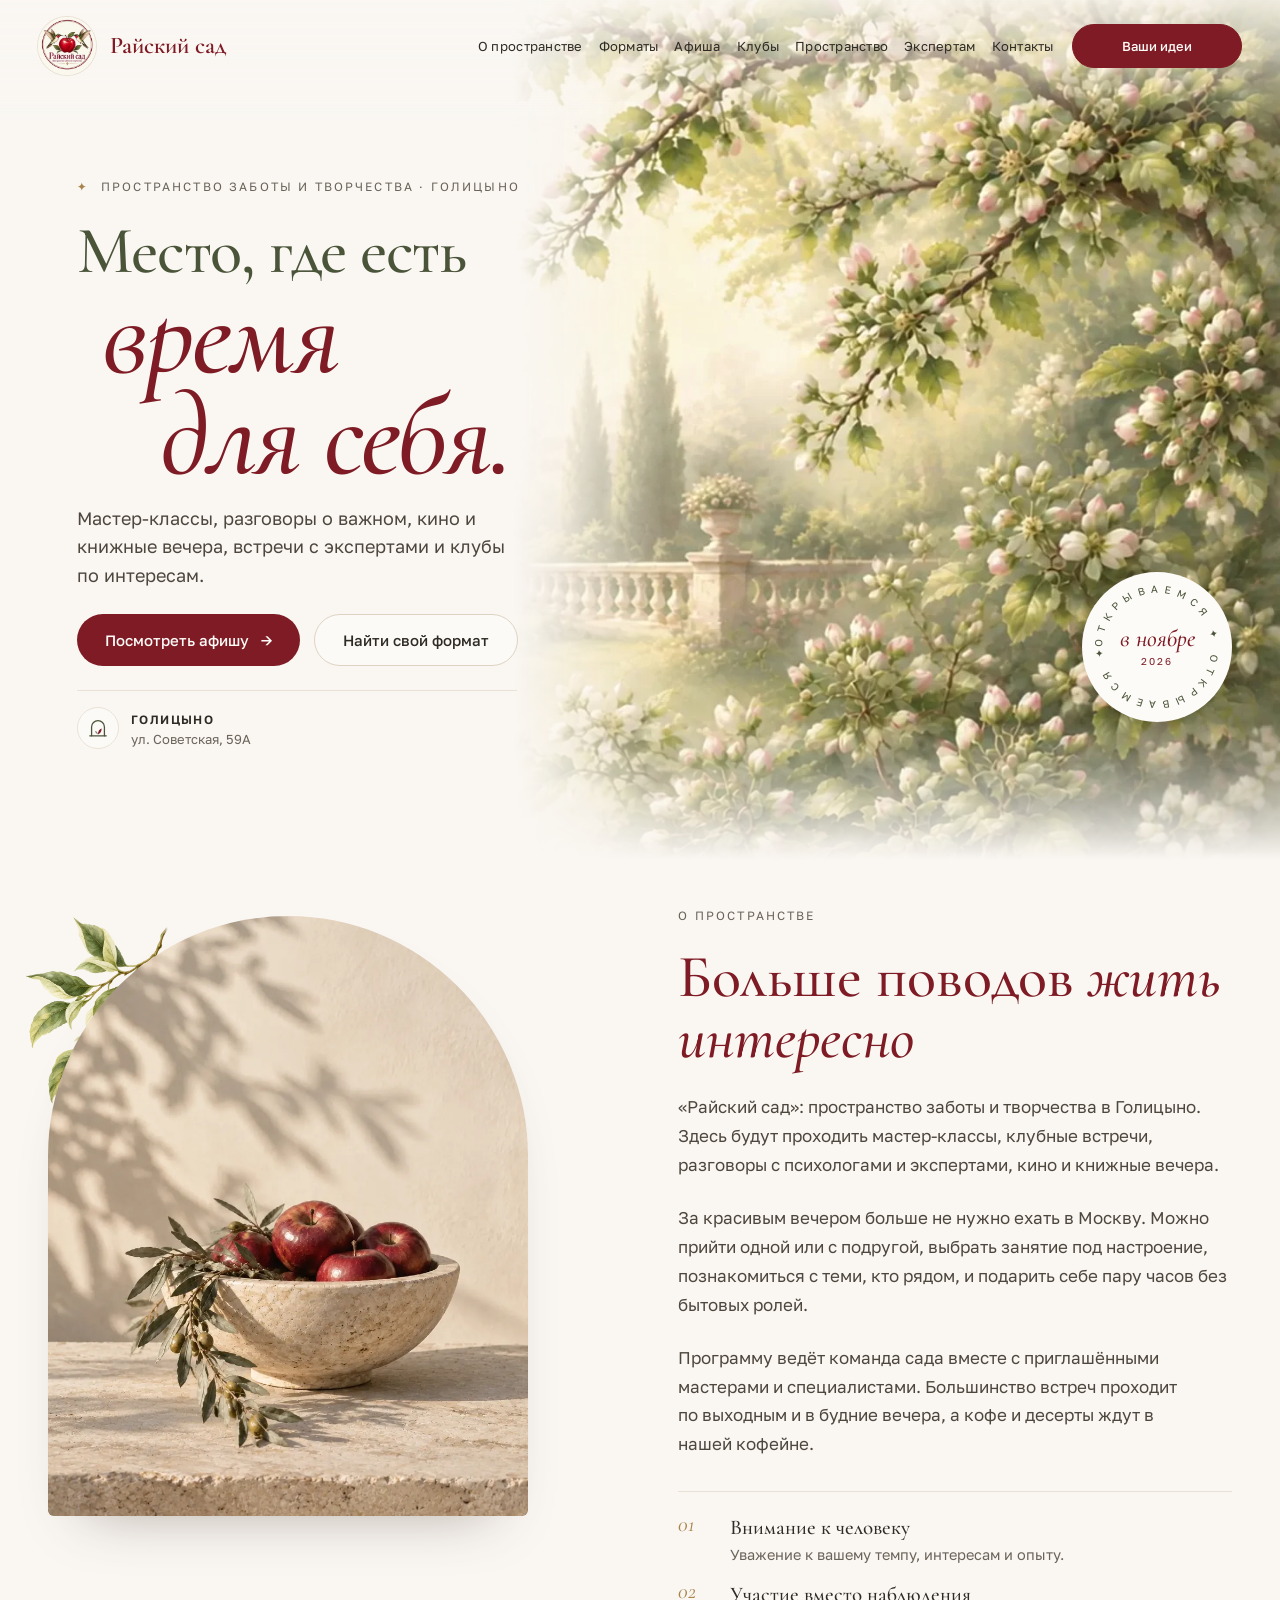
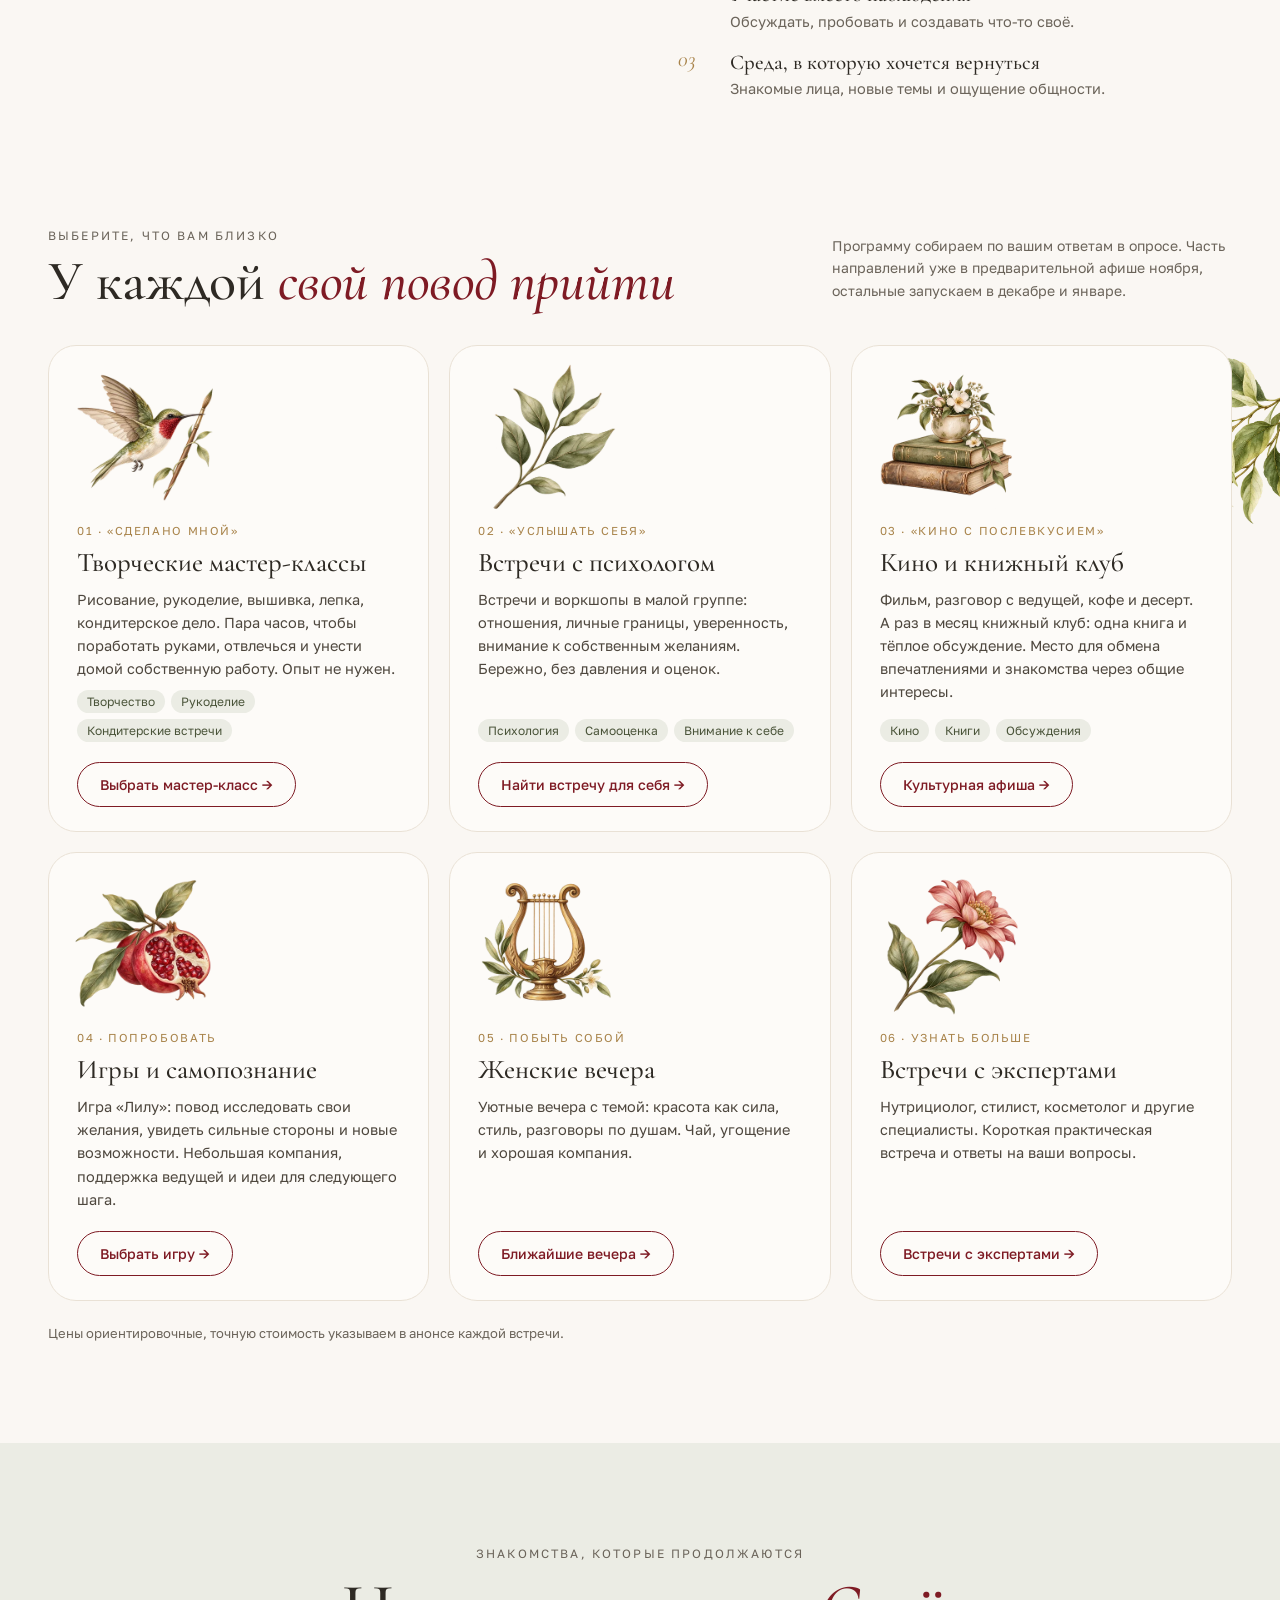
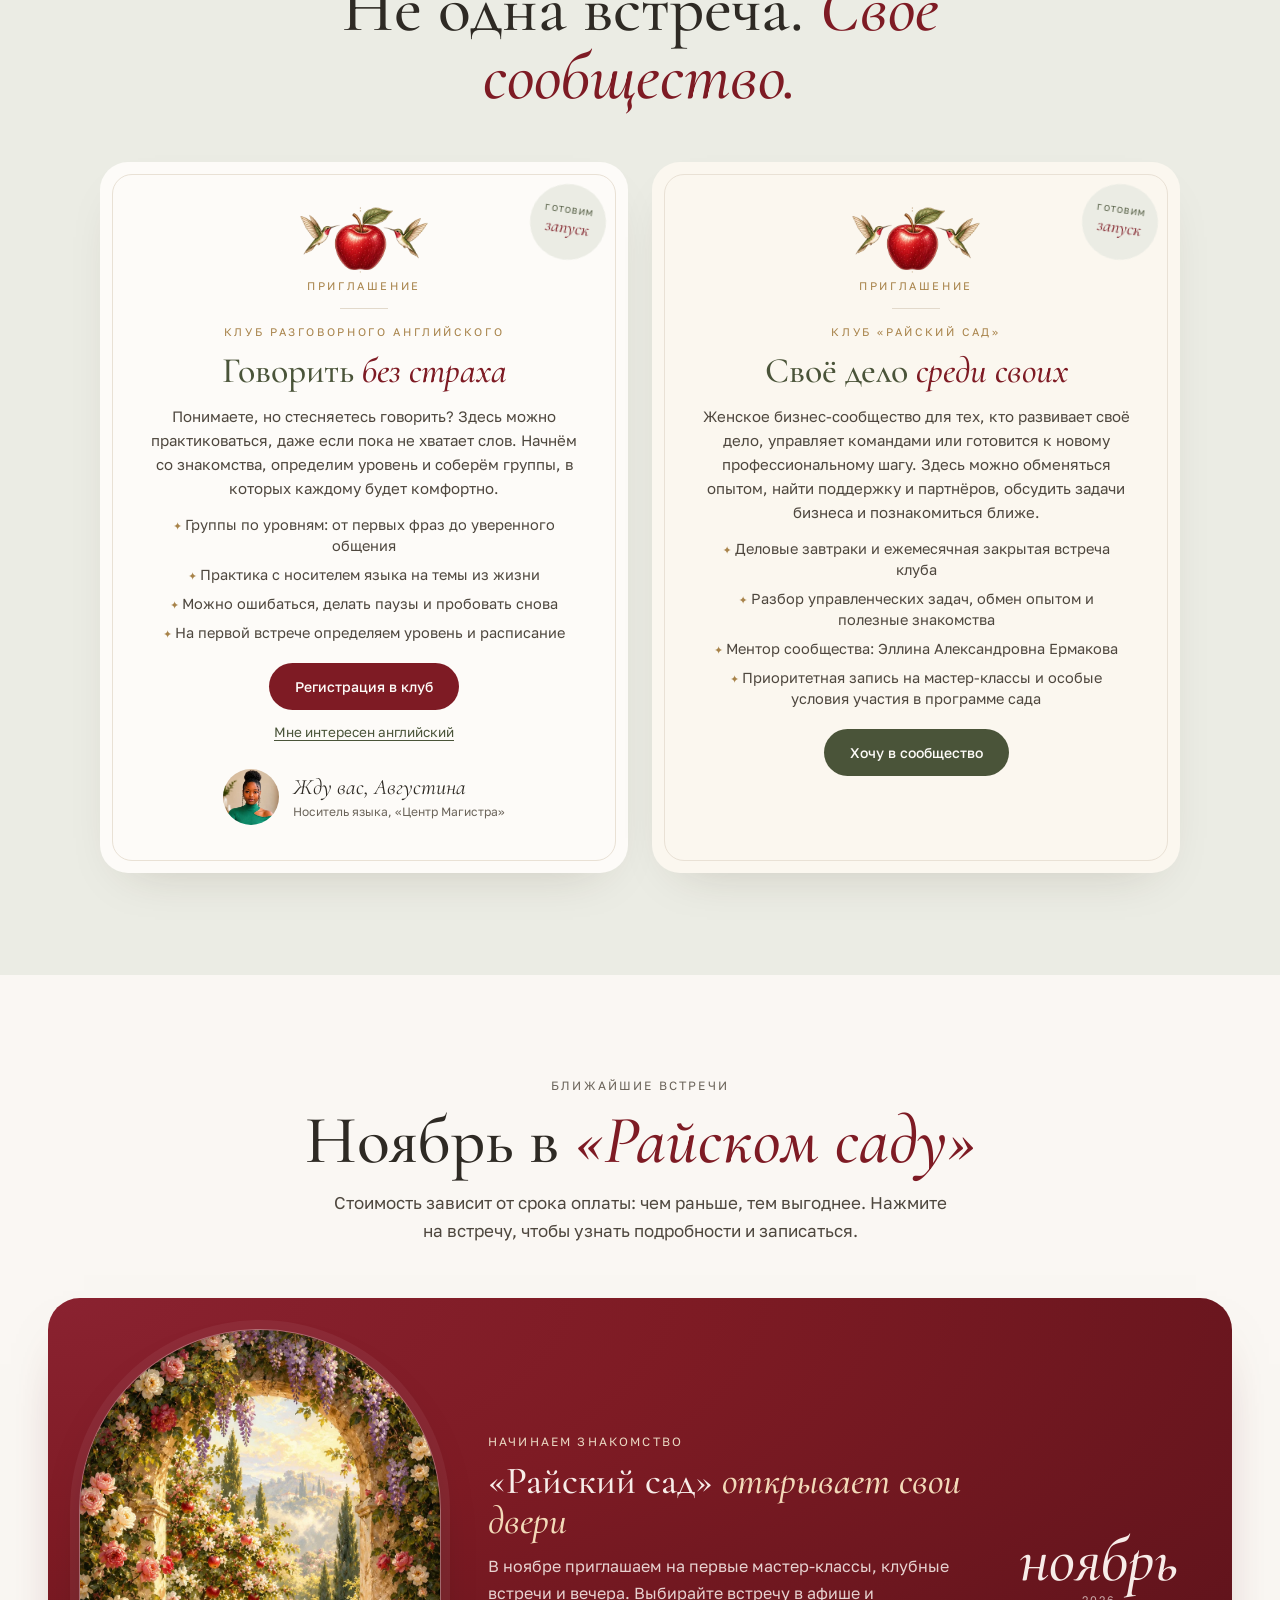
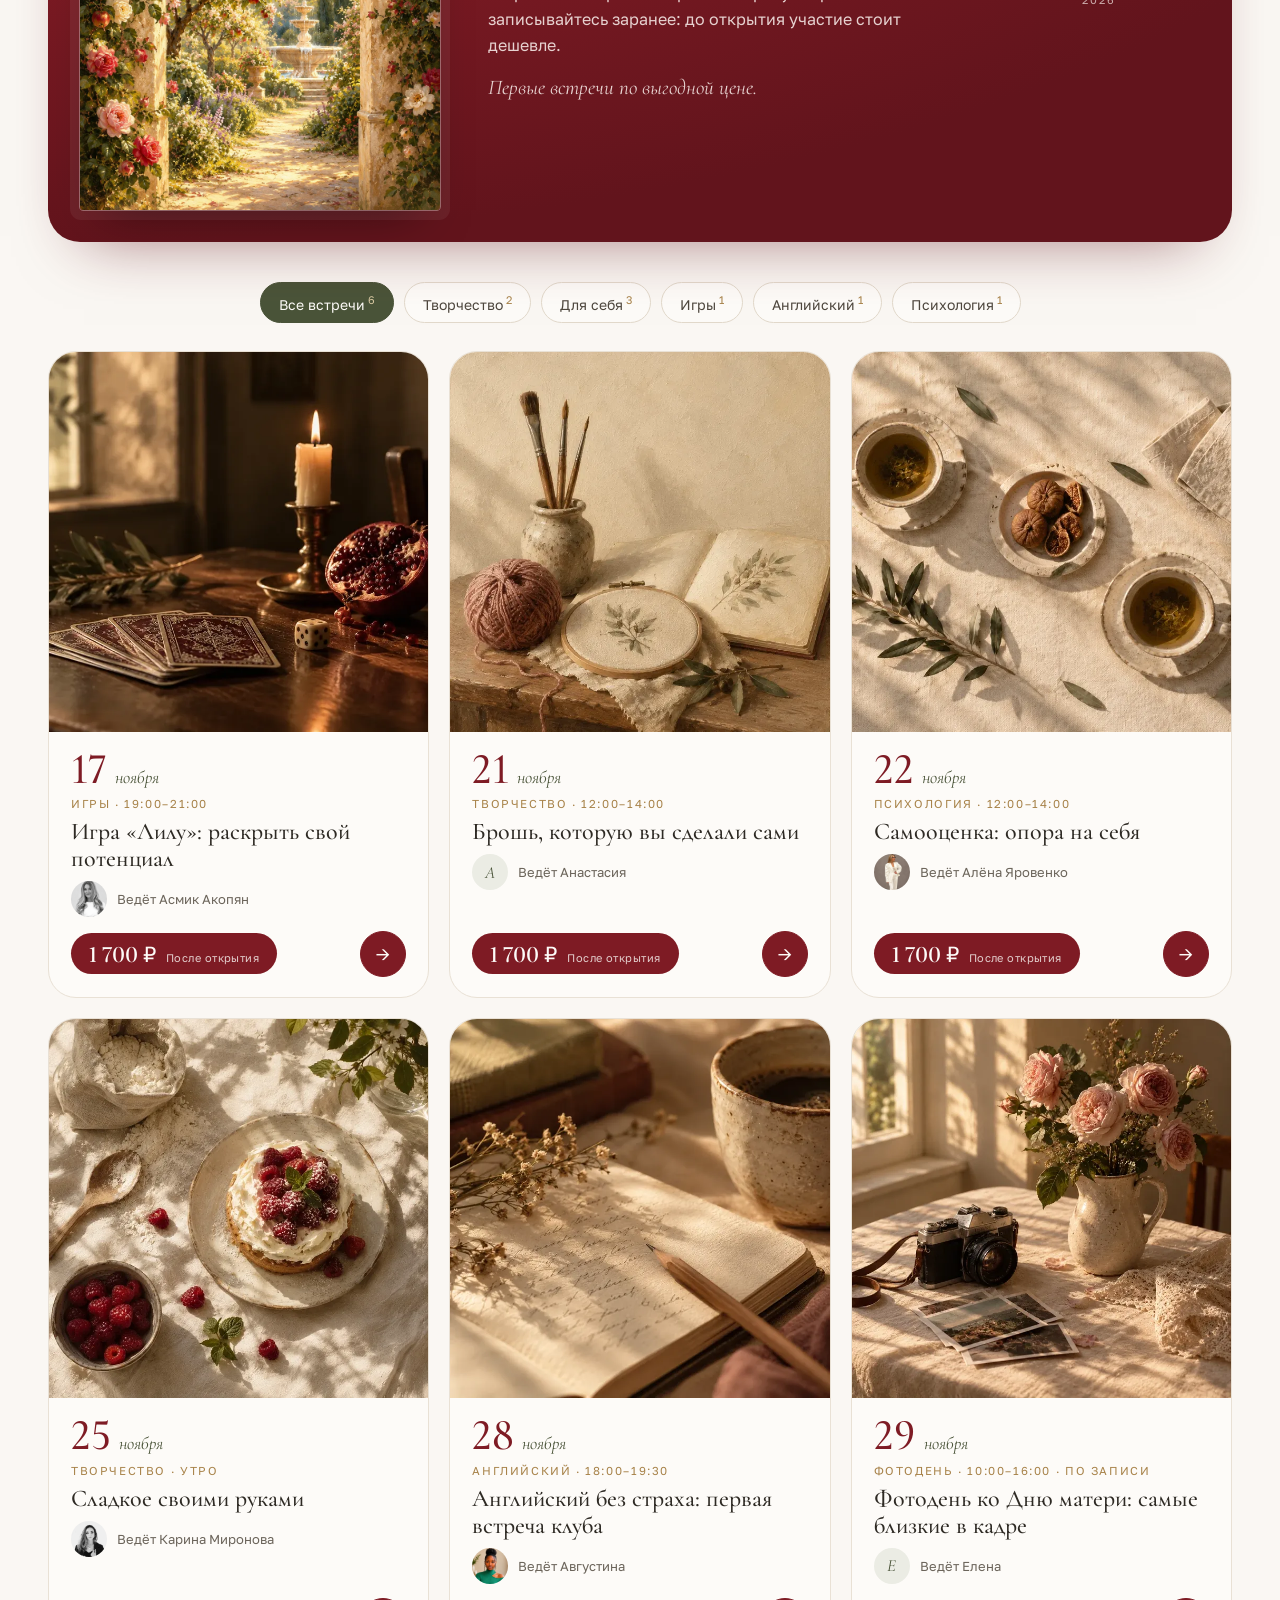
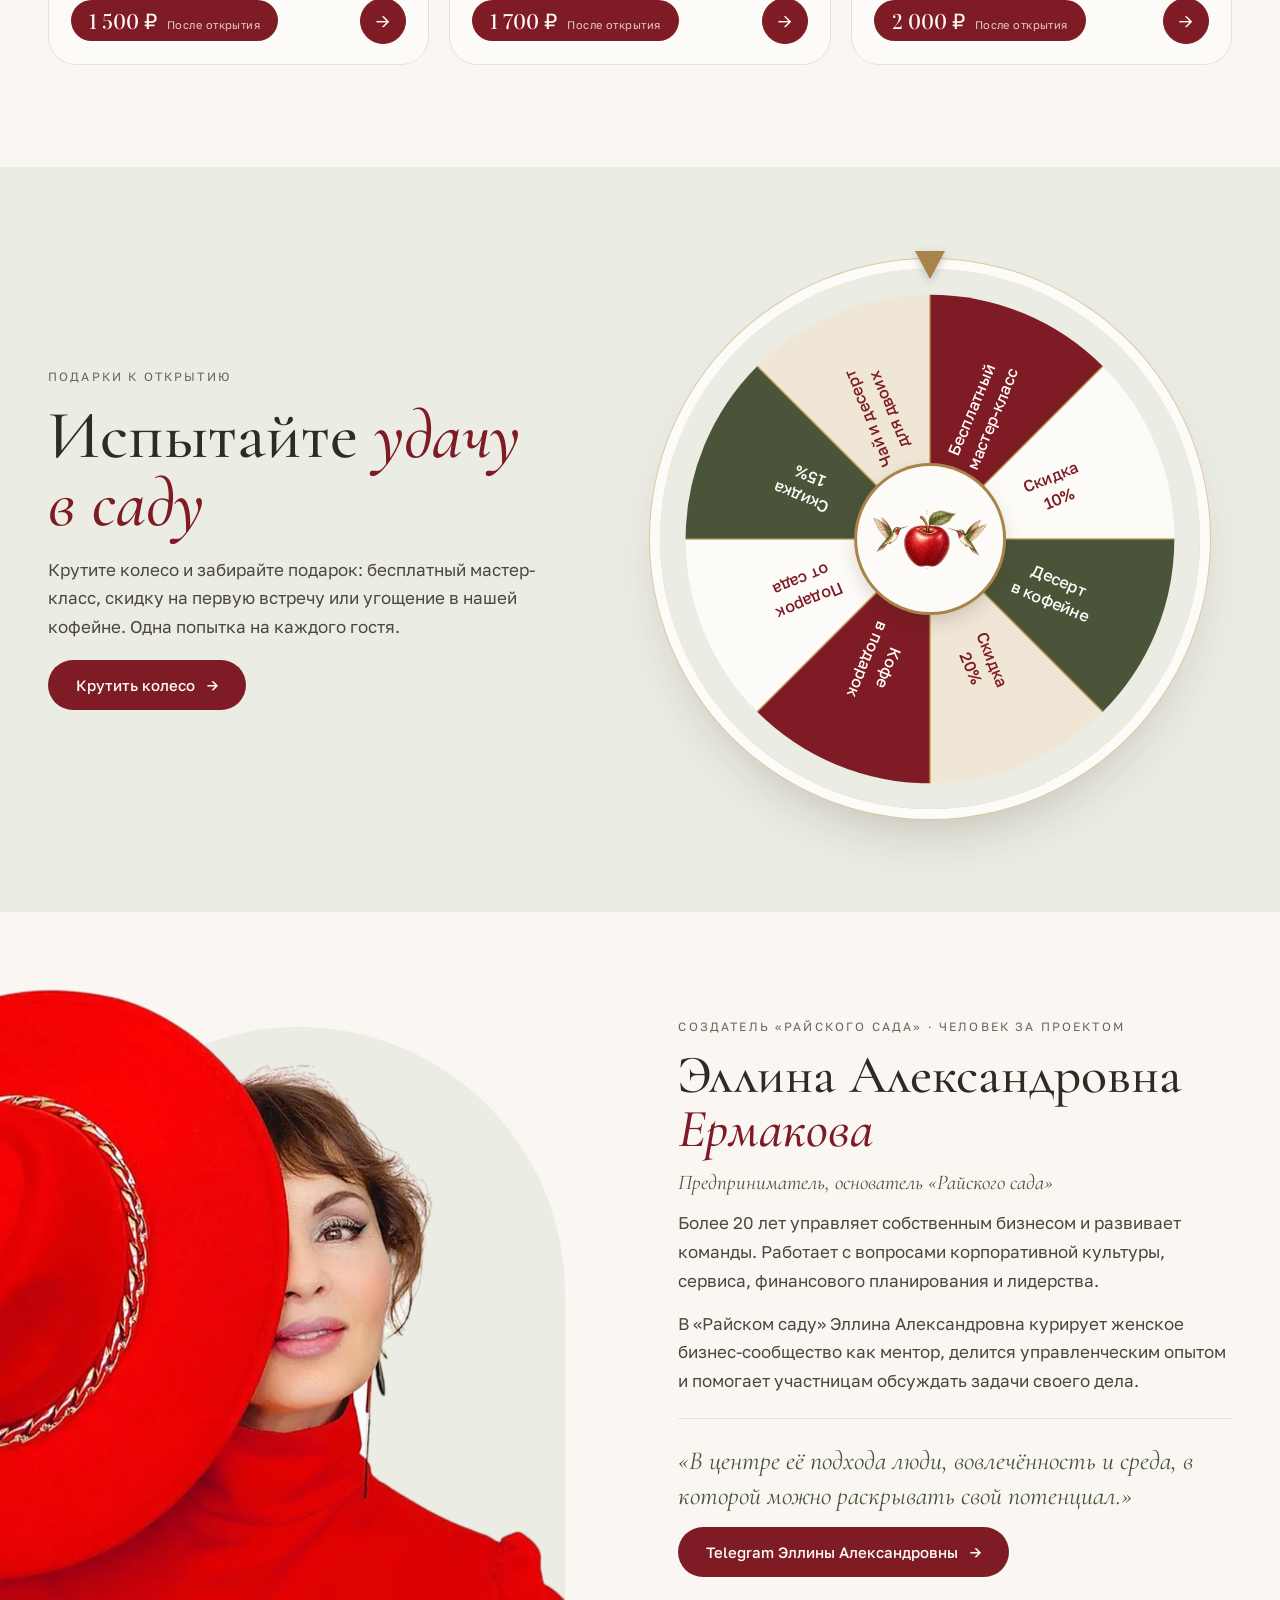
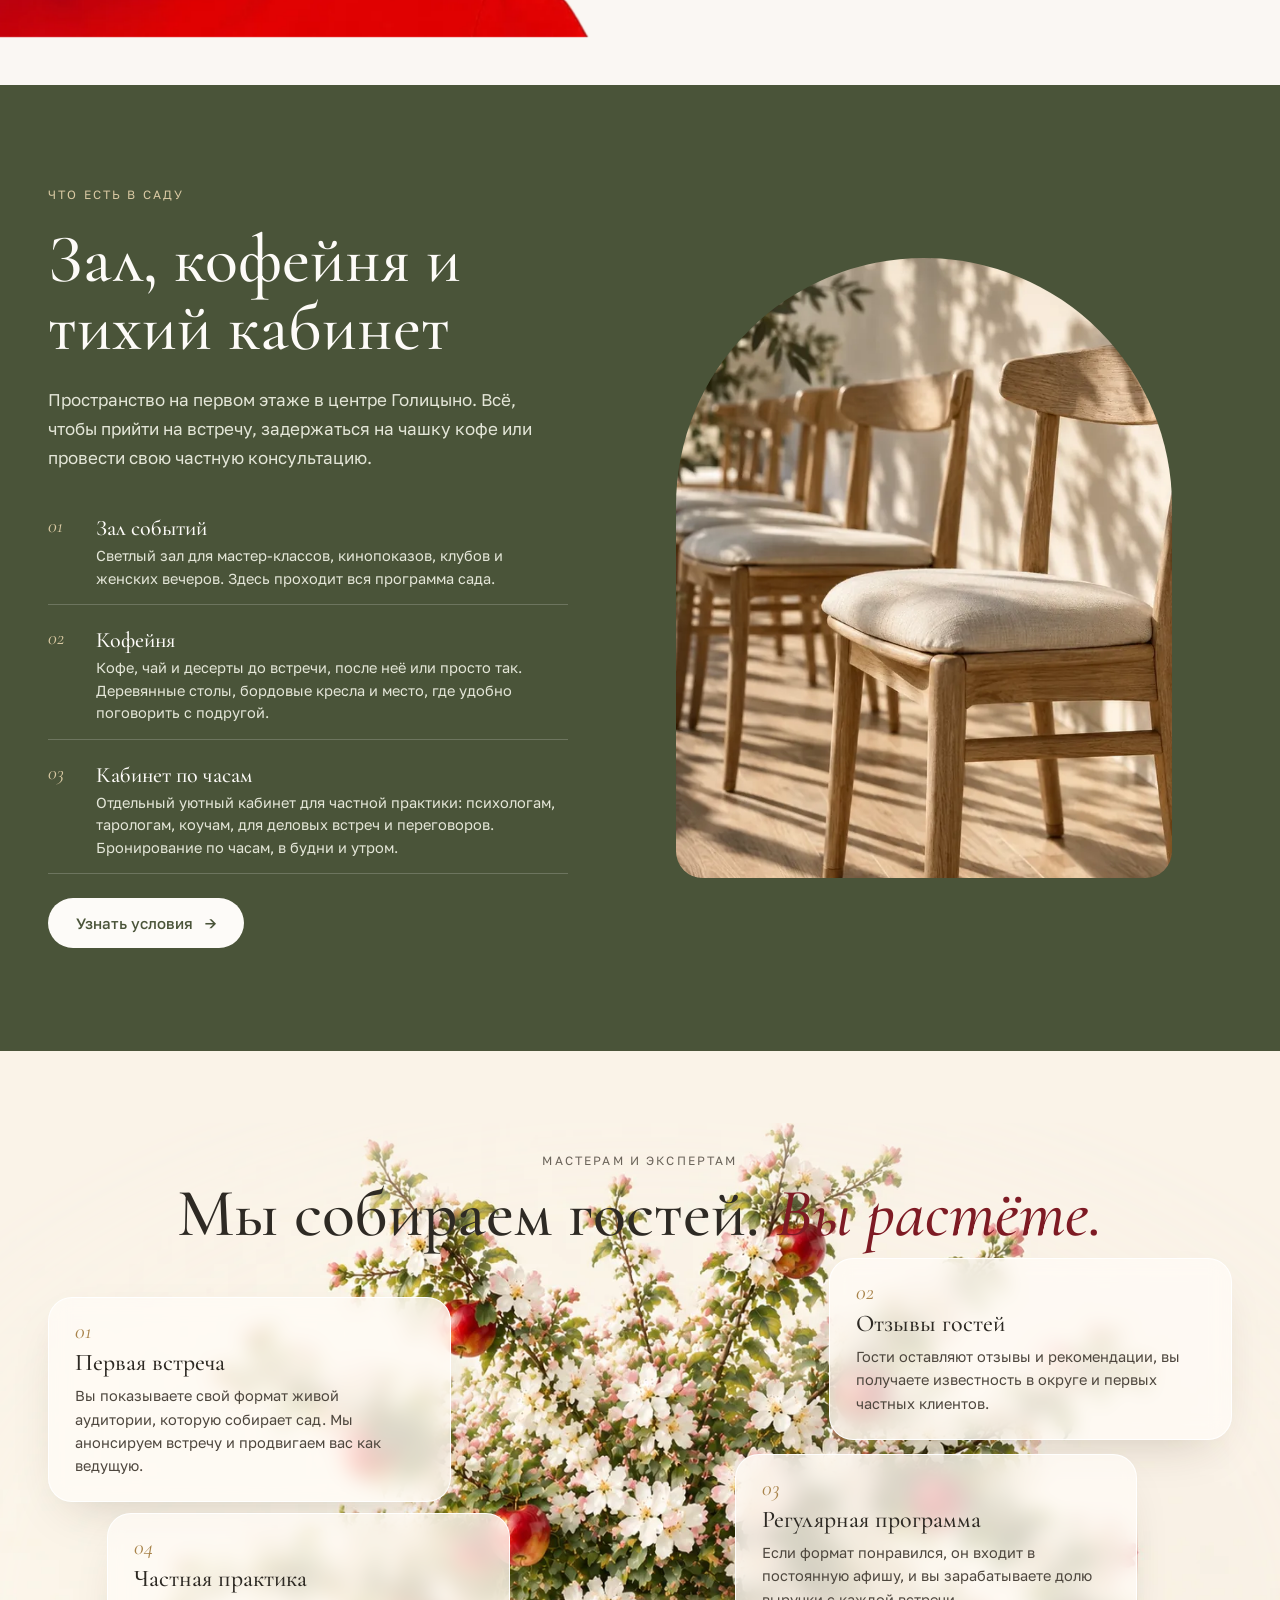
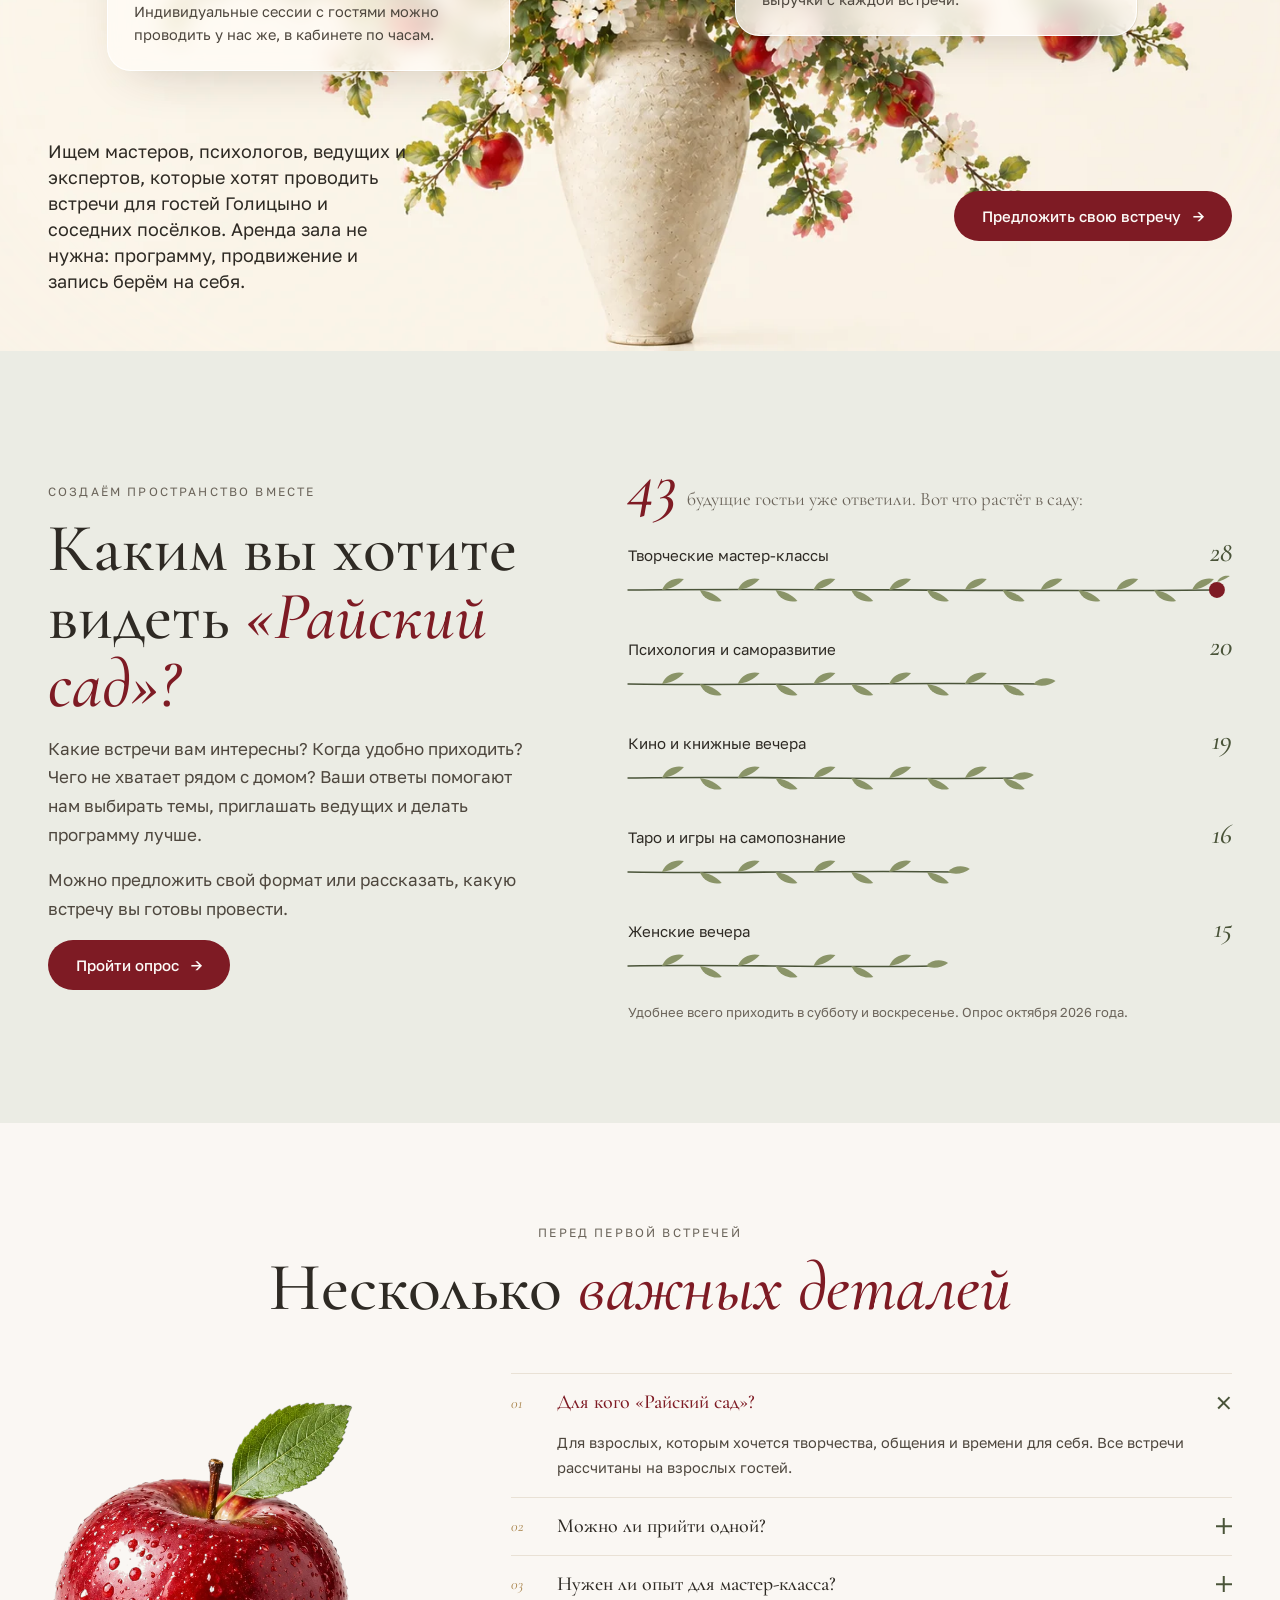
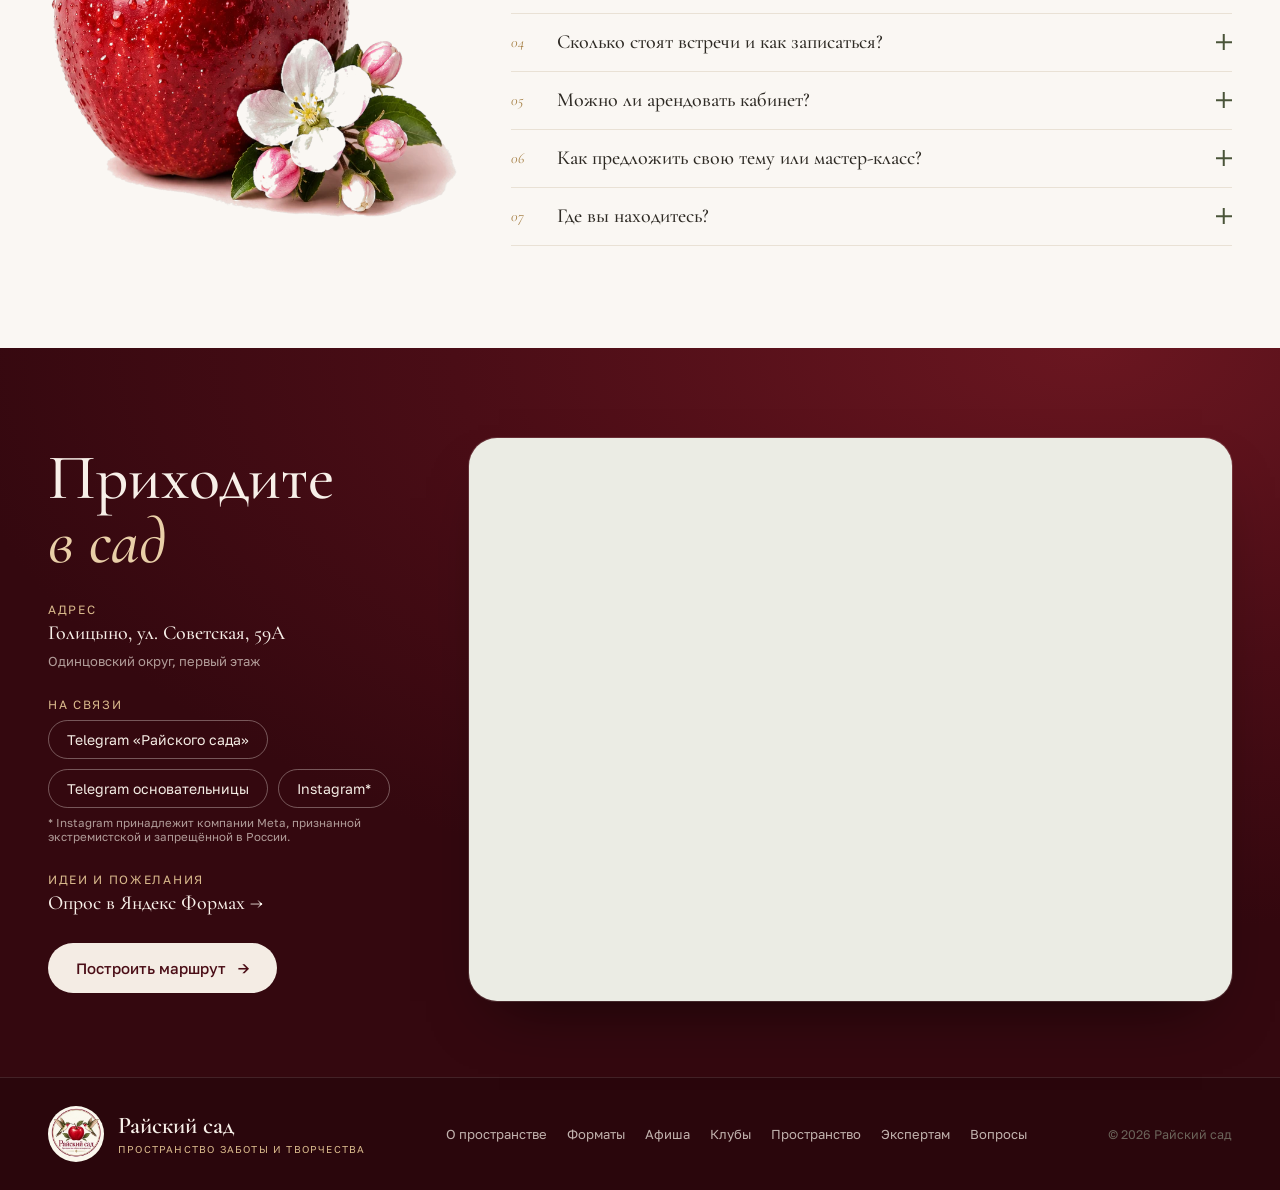
==== light.html @ f3577fe8 "Светлая версия сайта (light.html): сад с распускающимися цветами, блоки и тексты текущего сайта Co-A" ====
<!DOCTYPE html>
<html lang="ru">
<head>
<meta charset="utf-8">
<meta name="viewport" content="width=device-width, initial-scale=1">
<title>Райский сад · Пространство заботы и творчества в Голицыно</title>
<meta name="description" content="«Райский сад» в Голицыно: мастер-классы, разговоры о важном, кино и книжные вечера, встречи с экспертами и клубы по интересам. Открываемся в ноябре.">
<link rel="icon" type="image/png" href="assets/favicon.png">
<link rel="preconnect" href="https://fonts.googleapis.com">
<link rel="preconnect" href="https://fonts.gstatic.com" crossorigin>
<link href="https://fonts.googleapis.com/css2?family=Cormorant+Garamond:ital,wght@0,400;0,500;0,600;1,400;1,500&family=Golos+Text:wght@400;500;600&family=Playfair+Display:wght@500&display=swap" rel="stylesheet">
<link rel="stylesheet" href="light.css?v=1792758729">
<link rel="preload" as="image" href="images/garden/bg.webp" imagesrcset="images/garden/bg-sm.webp 640w, images/garden/bg.webp 1122w" imagesizes="(max-width: 960px) 100vw, 66vw">
<script>document.documentElement.classList.add('js')</script>
</head>
<body>



<header class="header" id="header">
  <div class="wrap header__inner">
    <a href="#top" class="brand brand--round" aria-label="Райский сад, на главную">
      <img class="brand__logo" src="assets/logo-round.webp" alt="" width="192" height="192">
      <span class="brand__text">
        <span class="brand__name">Райский сад</span>
        <span class="brand__tag">Пространство заботы и творчества</span>
      </span>
    </a>
    <nav class="nav nav--left" id="navLeft" aria-label="Основное меню">
      <a href="#about">О пространстве</a>
      <a href="#formats">Форматы</a>
      <a href="#calendar">Афиша</a>
      <a href="#clubs">Клубы</a>
      <a href="#space">Пространство</a>
      <a href="#experts">Экспертам</a>
      <a href="#contacts">Контакты</a>
    </nav>
    <div class="header__right">
      <a href="https://forms.yandex.ru/u/6abe9f35eb614675eab06506/" target="_blank" rel="noopener" class="btn btn--outline btn--sm header__cta">Ваши идеи</a>
      <button class="burger" id="burger" aria-label="Меню" aria-expanded="false" aria-controls="navLeft"><span></span><span></span><span></span></button>
    </div>
  </div>
</header>

<main id="top">

  <!-- Главный экран -->
  <section class="wrap hero has-deco" id="hero">
    <div class="petals" id="petals" aria-hidden="true"></div>
    <div class="hero__text">
      <div class="eyebrow hero__eyebrow"><span class="star">✦</span>Пространство заботы и творчества · Голицыно</div>
      <h1 class="hero__title hero__title--time"><span class="hero__l1">Место, где есть</span><em class="hero__l2"><span>время</span><span>для&nbsp;себя.</span></em></h1>
      <p class="hero__lead">Мастер-классы, разговоры о важном, кино и книжные вечера, встречи с экспертами и клубы по интересам.</p>
      <div class="hero__actions">
        <a href="#calendar" class="btn btn--primary">Посмотреть афишу <span>→</span></a>
        <a href="#formats" class="btn btn--ghost">Найти свой формат</a>
      </div>
      <div class="hero__facts">
        <div class="fact"><span class="fact__icon"><svg class="fact__svg" viewBox="0 0 24 24" aria-hidden="true"><path d="M5 20.5V11a7 7 0 0 1 14 0v9.5"/><path d="M3 20.5h18"/><path class="fact__accent" d="M12 19c-.1-3.4 1.6-5.7 4-6.5 0 3.2-1.6 5.5-4 6.5z"/><path class="fact__accent fact__accent--soft" d="M12 19c-.4-2.2-1.6-3.6-3.1-4 .1 2 1.2 3.3 3.1 4z"/></svg></span><div><div class="fact__title">Голицыно</div><div class="fact__sub">ул. Советская, 59А</div></div></div>
      </div>
    </div>
    <div class="hero__visual">
      <div class="hero__art">
      <div class="hero__photo garden" id="garden">
        <video class="garden__video" muted playsinline webkit-playsinline preload="auto" poster="video/garden-light-first.webp?v=1792703688" data-end="video/garden-light-last.webp?v=1792703688">
          <source src="video/garden-light-sm.mp4?v=1792703688" type="video/mp4" media="(max-width: 900px)">
          <source src="video/garden-light.mp4?v=1792703688" type="video/mp4">
        </video>
      </div>
      </div>
      <a href="#calendar" class="hero__seal" aria-label="Открываемся в ноябре">
        <svg class="hero__seal-ring" viewBox="0 0 160 160" aria-hidden="true"><defs><path id="sealArc" d="M80 80 m-58 0 a58 58 0 1 1 116 0 a58 58 0 1 1 -116 0"/></defs><text><textPath href="#sealArc" startOffset="0" textLength="362" lengthAdjust="spacing">ОТКРЫВАЕМСЯ ✦ ОТКРЫВАЕМСЯ ✦ </textPath></text></svg><b class="hero__seal-month">в&nbsp;ноябре</b><span class="hero__seal-year">2026</span>
      </a>
    </div>
  </section>


  <!-- О пространстве -->
  <section class="wrap about has-deco" id="about">
    <img class="deco deco--about-left" src="images/deco/branch-right.webp" alt="" aria-hidden="true" loading="lazy">
    <div class="about__photo about__photo--bowl">
      <img src="images/about2/bowl.webp?v=1792740631" alt="Каменная чаша с красными яблоками и оливковой ветвью в солнечном свете" loading="lazy" width="900" height="1124">
    </div>
    <div class="about__text">
      <div class="eyebrow">О пространстве</div>
      <h2 class="h2 about__title">Больше поводов <em>жить интересно</em></h2>
      <p class="lead">«Райский сад»: пространство заботы и творчества в Голицыно. Здесь будут проходить мастер-классы, клубные встречи, разговоры с психологами и экспертами, кино и книжные вечера.</p>
      <p class="lead">За красивым вечером больше не нужно ехать в Москву. Можно прийти одной или с подругой, выбрать занятие под настроение, познакомиться с теми, кто рядом, и подарить себе пару часов без бытовых ролей.</p>
      <p class="lead">Программу ведёт команда сада вместе с приглашёнными мастерами и специалистами. Большинство встреч проходит по выходным и в будние вечера, а кофе и десерты ждут в нашей кофейне.</p>
      <ol class="principles">
        <li><span>01</span><b>Внимание к человеку</b>Уважение к вашему темпу, интересам и опыту.</li>
        <li><span>02</span><b>Участие вместо наблюдения</b>Обсуждать, пробовать и создавать что-то своё.</li>
        <li><span>03</span><b>Среда, в которую хочется вернуться</b>Знакомые лица, новые темы и ощущение общности.</li>
      </ol>
    </div>
  </section>

  <!-- Форматы -->
  <section class="wrap section has-deco" id="formats">
    <img class="deco deco--formats-right" src="images/deco/branch-right.webp" alt="" aria-hidden="true" loading="lazy">
    <div class="dirs-head">
      <div><div class="eyebrow">Выберите, что вам близко</div>
      <h2 class="h2 dirs-head__title">У каждой <em>свой повод прийти</em></h2></div>
      <p class="dirs-head__text">Программу собираем по вашим ответам в опросе. Часть направлений уже в предварительной афише ноября, остальные запускаем в декабре и январе.</p>
    </div>
    <div class="fmts">
      <a href="#calendar" class="fmt" data-filter-link="Творчество">
        <img class="fmt__icon" src="images/icons/art.webp" alt="" loading="lazy" width="360" height="360">
        <span class="fmt__kicker">01 · «Сделано мной»</span>
        <span class="fmt__title">Творческие мастер-классы</span>
        <span class="fmt__text">Рисование, рукоделие, вышивка, лепка, кондитерское дело. Пара часов, чтобы поработать руками, отвлечься и унести домой собственную работу. Опыт не нужен.</span>
        <span class="fmt__tags"><i>Творчество</i><i>Рукоделие</i><i>Кондитерские встречи</i></span>
        <span class="fmt__link">Выбрать мастер-класс →</span>
      </a>
      <a href="#calendar" class="fmt" data-filter-link="Психология">
        <img class="fmt__icon" src="images/icons/psychology.webp" alt="" loading="lazy" width="360" height="360">
        <span class="fmt__kicker">02 · «Услышать себя»</span>
        <span class="fmt__title">Встречи с психологом</span>
        <span class="fmt__text">Встречи и воркшопы в малой группе: отношения, личные границы, уверенность, внимание к собственным желаниям. Бережно, без давления и оценок.</span>
        <span class="fmt__tags"><i>Психология</i><i>Самооценка</i><i>Внимание к себе</i></span>
        <span class="fmt__link">Найти встречу для себя →</span>
      </a>
      <a href="#calendar" class="fmt" data-filter-link="Кино и книги">
        <img class="fmt__icon" src="images/icons/lectures.webp" alt="" loading="lazy" width="360" height="360">
        <span class="fmt__kicker">03 · «Кино с послевкусием»</span>
        <span class="fmt__title">Кино и книжный клуб</span>
        <span class="fmt__text">Фильм, разговор с ведущей, кофе и десерт. А раз в месяц книжный клуб: одна книга и тёплое обсуждение. Место для обмена впечатлениями и знакомства через общие интересы.</span>
        <span class="fmt__tags"><i>Кино</i><i>Книги</i><i>Обсуждения</i></span>
        <span class="fmt__link">Культурная афиша →</span>
      </a>
      <a href="#calendar" class="fmt" data-filter-link="Игры">
        <img class="fmt__icon" src="images/icons/people.webp" alt="" loading="lazy" width="360" height="360">
        <span class="fmt__kicker">04 · Попробовать</span>
        <span class="fmt__title">Игры и самопознание</span>
        <span class="fmt__text">Игра «Лилу»: повод исследовать свои желания, увидеть сильные стороны и новые возможности. Небольшая компания, поддержка ведущей и идеи для следующего шага.</span>
        
        <span class="fmt__link">Выбрать игру →</span>
      </a>
      <a href="#calendar" class="fmt" data-filter-link="Женские вечера">
        <img class="fmt__icon" src="images/icons/music.webp" alt="" loading="lazy" width="360" height="360">
        <span class="fmt__kicker">05 · Побыть собой</span>
        <span class="fmt__title">Женские вечера</span>
        <span class="fmt__text">Уютные вечера с темой: красота как сила, стиль, разговоры по душам. Чай, угощение и хорошая компания.</span>
        
        <span class="fmt__link">Ближайшие вечера →</span>
      </a>
      <a href="#calendar" class="fmt" data-filter-link="Эксперты">
        <img class="fmt__icon" src="images/icons/beauty.webp" alt="" loading="lazy" width="360" height="360">
        <span class="fmt__kicker">06 · Узнать больше</span>
        <span class="fmt__title">Встречи с экспертами</span>
        <span class="fmt__text">Нутрициолог, стилист, косметолог и другие специалисты. Короткая практическая встреча и ответы на ваши вопросы.</span>
        
        <span class="fmt__link">Встречи с экспертами →</span>
      </a>
    </div>
    <p class="note">Цены ориентировочные, точную стоимость указываем в анонсе каждой встречи.</p>
  </section>

  <!-- Клубы -->
  <section class="clubs-l" id="clubs">
    <div class="wrap section">
      <div class="sec-head">
        <div class="eyebrow">Знакомства, которые продолжаются</div>
        <h2 class="h2">Не одна встреча. <em>Своё сообщество.</em></h2>
      </div>
      <div class="clubs3__cards">
        <article class="inv inv--milk">
          <div class="inv__logo"><img decoding="async" src="assets/logo-emblem.webp" alt="" width="360" height="186"><small>Приглашение</small></div>
          <hr>
          <span class="inv__caps">Клуб разговорного английского</span>
          <h3>Говорить <em>без страха</em></h3>
          <p>Понимаете, но стесняетесь говорить? Здесь можно практиковаться, даже если пока не хватает слов. Начнём со знакомства, определим уровень и соберём группы, в которых каждому будет комфортно.</p>
          <ul><li>Группы по уровням: от первых фраз до уверенного общения</li><li>Практика с носителем языка на темы из жизни</li><li>Можно ошибаться, делать паузы и пробовать снова</li><li>На первой встрече определяем уровень и расписание</li></ul>
          <a class="inv__btn" href="https://t.me/rayskiysad_golitsyno" target="_blank" rel="noopener">Регистрация в клуб</a>
          <a class="inv__link" href="https://forms.yandex.ru/u/6abe9f35eb614675eab06506/" target="_blank" rel="noopener">Мне интересен английский</a>
          <div class="inv__sign"><img decoding="async" src="images/people/avgustina.webp" alt="Августина, ведущая клуба" width="800" height="960" loading="lazy"><div>Жду вас, Августина<small>Носитель языка, «Центр Магистра»</small></div></div>
          <div class="inv__seal" aria-label="Готовим запуск">Готовим<i>запуск</i></div>
        </article>
        <article class="inv inv--wine">
          <div class="inv__logo"><img decoding="async" src="assets/logo-emblem.webp" alt="" width="360" height="186"><small>Приглашение</small></div>
          <hr>
          <span class="inv__caps">Клуб «Райский сад»</span>
          <h3>Своё дело <em>среди своих</em></h3>
          <p>Женское бизнес-сообщество для тех, кто развивает своё дело, управляет командами или готовится к новому профессиональному шагу. Здесь можно обменяться опытом, найти поддержку и партнёров, обсудить задачи бизнеса и познакомиться ближе.</p>
          <ul><li>Деловые завтраки и ежемесячная закрытая встреча клуба</li><li>Разбор управленческих задач, обмен опытом и полезные знакомства</li><li>Ментор сообщества: Эллина Александровна Ермакова</li><li>Приоритетная запись на мастер-классы и особые условия участия в программе сада</li></ul>
          <a class="inv__btn" href="https://t.me/rayskiysad_golitsyno" target="_blank" rel="noopener">Хочу в сообщество</a>
          <div class="inv__seal" aria-label="Готовим запуск">Готовим<i>запуск</i></div>
        </article>
      </div>
    </div>
  </section>

  <!-- Афиша -->
  <section class="wrap section afisha-l" id="calendar">
    <div class="sec-head">
      <div class="eyebrow">Ближайшие встречи</div>
      <h2 class="h2">Ноябрь в <em>«Райском саду»</em></h2>
      <p class="lead">Стоимость зависит от срока оплаты: чем раньше, тем выгоднее. Нажмите на встречу, чтобы узнать подробности и записаться.</p>
    </div>
    <article class="opening-l">
      <div class="opening-l__art"><img src="images/posters/opening-light2.webp?v=1792748187" alt="Арка в цветущий сад с розами, яблонями и фонтаном" loading="lazy" width="900" height="1200"></div>
      <div class="opening-l__date opening-l__date--month"><b>ноябрь</b><span><small>2026</small></span></div>
      <div class="opening-l__body">
        <div class="eyebrow">Начинаем знакомство</div>
        <h3>«Райский сад» <em>открывает свои двери</em></h3>
        <p>В ноябре приглашаем на первые мастер-классы, клубные встречи и вечера. Выбирайте встречу в афише и записывайтесь заранее: до открытия участие стоит дешевле.</p>
        <p class="opening-l__free">Первые встречи по выгодной цене.</p>
      </div>
    </article>
    <div class="chips" id="chips" role="tablist" aria-label="Фильтр встреч"></div>
    <div class="events" id="events"></div>
  </section>

  <!-- Колесо подарков -->
  <section class="wheel-l" id="wheel">
    <div class="wrap section wheel__grid">
      <div class="wheel__text">
        <div class="eyebrow">Подарки к открытию</div>
        <h2 class="h2">Испытайте <em>удачу в саду</em></h2>
        <p class="lead">Крутите колесо и забирайте подарок: бесплатный мастер-класс, скидку на первую встречу или угощение в нашей кофейне. Одна попытка на каждого гостя.</p>
        <button type="button" class="btn btn--primary wheel__spin" id="wheelSpin">Крутить колесо <span>→</span></button>
        <div class="wheel__result" id="wheelResult" aria-live="polite" hidden>
          <span class="wheel__label">Ваш подарок</span>
          <b class="wheel__prize" id="wheelPrize"></b>
          <span class="wheel__code">Промокод: <strong id="wheelCode"></strong></span>
          <p>Сохраните промокод и назовите его при записи на встречу или в кофейне. Подарок действует до 31 декабря 2026 года.</p>
          <a class="btn btn--ghost btn--sm" href="https://t.me/rayskiysad_golitsyno" target="_blank" rel="noopener">Написать в Telegram</a>
        </div>
      </div>
      <div class="wheel__stage">
        <span class="wheel__pointer" aria-hidden="true"></span>
        <svg class="wheel__disc" id="wheelDisc" viewBox="-200 -200 400 400" role="img" aria-label="Колесо с подарками"></svg>
        <span class="wheel__hub"><img src="assets/logo-emblem.webp" alt="" width="360" height="186"></span>
      </div>
    </div>
  </section>

  <!-- Основательница -->
  <section class="wrap section founder-l" id="founder">
    <div class="founder-l__photo"><img decoding="async" src="images/people/ellina-cut.webp?v=1792680082&o=1792596660" alt="Эллина Александровна Ермакова в красной шляпе" width="1280" height="1280" loading="lazy"></div>
    <div class="founder-l__text">
      <div class="eyebrow">Создатель «Райского сада» · Человек за проектом</div>
      <h2 class="h2">Эллина Александровна <em>Ермакова</em></h2>
      <p class="founder-l__role">Предприниматель, основатель «Райского сада»</p>
      <p class="lead">Более 20 лет управляет собственным бизнесом и развивает команды. Работает с вопросами корпоративной культуры, сервиса, финансового планирования и лидерства.</p>
      <p class="lead">В «Райском саду» Эллина Александровна курирует женское бизнес-сообщество как ментор, делится управленческим опытом и помогает участницам обсуждать задачи своего дела.</p>
      <blockquote class="about__quote">«В центре её подхода люди, вовлечённость и среда, в которой можно раскрывать свой потенциал.»</blockquote>
      <a href="https://t.me/ermakovalina2022" target="_blank" rel="noopener" class="btn btn--primary">Telegram Эллины Александровны <span>→</span></a>
    </div>
  </section>

  <!-- Пространство -->
  <section class="rent" id="space">
    <div class="wrap section rent__inner">
      <div class="rent__text">
        <div class="eyebrow">Что есть в саду</div>
        <h2 class="h2">Зал, кофейня и тихий кабинет</h2>
        <p class="lead">Пространство на первом этаже в центре Голицыно. Всё, чтобы прийти на встречу, задержаться на чашку кофе или провести свою частную консультацию.</p>
        <ol class="zones">
          <li><span>01</span><b>Зал событий</b>Светлый зал для мастер-классов, кинопоказов, клубов и женских вечеров. Здесь проходит вся программа сада.</li>
          <li><span>02</span><b>Кофейня</b>Кофе, чай и десерты до встречи, после неё или просто так. Деревянные столы, бордовые кресла и место, где удобно поговорить с подругой.</li>
          <li><span>03</span><b>Кабинет по часам</b>Отдельный уютный кабинет для частной практики: психологам, тарологам, коучам, для деловых встреч и переговоров. Бронирование по часам, в будни и утром.</li>
        </ol>
        <a href="https://t.me/rayskiysad_golitsyno" target="_blank" rel="noopener" class="btn btn--light">Узнать условия <span>→</span></a>
      </div>
      <div class="media rent__photo"><img src="images/space/hall.webp?v=1792740926" alt="Деревянные стулья в тёплом утреннем свете" loading="lazy" width="700" height="933"></div>
    </div>
  </section>

  <!-- Мастерам и экспертам -->
  <section class="grow-l" id="experts">
    <div class="wrap grow-l__inner">
      <header class="grow-l__head">
        <div class="eyebrow">Мастерам и экспертам</div>
        <h2 class="h2">Мы собираем гостей. <em>Вы растёте.</em></h2>
      </header>
      <img class="grow-l__vase" src="images/experts/vase-light.webp?v=1792741747" alt="Ветви цветущей яблони с яблоками в керамической вазе" width="1600" height="900" loading="lazy">
      <ol class="grow-l__cards">
        <li class="grow-l__card grow-l__card--1"><span>01</span><h3>Первая встреча</h3><p>Вы показываете свой формат живой аудитории, которую собирает сад. Мы анонсируем встречу и продвигаем вас как ведущую.</p></li>
        <li class="grow-l__card grow-l__card--2"><span>02</span><h3>Отзывы гостей</h3><p>Гости оставляют отзывы и рекомендации, вы получаете известность в округе и первых частных клиентов.</p></li>
        <li class="grow-l__card grow-l__card--3"><span>03</span><h3>Регулярная программа</h3><p>Если формат понравился, он входит в постоянную афишу, и вы зарабатываете долю выручки с каждой встречи.</p></li>
        <li class="grow-l__card grow-l__card--4"><span>04</span><h3>Частная практика</h3><p>Индивидуальные сессии с гостями можно проводить у нас же, в кабинете по часам.</p></li>
      </ol>
      <div class="grow-l__foot">
        <p>Ищем мастеров, психологов, ведущих и экспертов, которые хотят проводить встречи для гостей Голицыно и соседних посёлков. Аренда зала не нужна: программу, продвижение и запись берём на себя.</p>
        <a href="https://forms.yandex.ru/u/6abe9f35eb614675eab06506/" target="_blank" rel="noopener" class="btn btn--primary">Предложить свою встречу <span>→</span></a>
      </div>
    </div>
  </section>

  <!-- Опрос -->
  <section class="survey-l" id="ideas">
    <div class="wrap section survey-l__grid">
      <div>
        <div class="eyebrow">Создаём пространство вместе</div>
        <h2 class="h2">Каким вы хотите видеть <em>«Райский сад»?</em></h2>
        <p class="lead">Какие встречи вам интересны? Когда удобно приходить? Чего не хватает рядом с домом? Ваши ответы помогают нам выбирать темы, приглашать ведущих и делать программу лучше.</p>
        <p class="lead">Можно предложить свой формат или рассказать, какую встречу вы готовы провести.</p>
        <a href="https://forms.yandex.ru/u/6abe9f35eb614675eab06506/" target="_blank" rel="noopener" class="btn btn--primary">Пройти опрос <span>→</span></a>
      </div>
      <div class="survey-l__poll">
        <p class="survey-l__count"><b>43</b>будущие гостьи уже ответили. Вот что растёт в саду:</p>
        <ul class="branches" id="branches" data-max="28">
          <li data-v="28">Творческие мастер-классы</li>
          <li data-v="20">Психология и саморазвитие</li>
          <li data-v="19">Кино и книжные вечера</li>
          <li data-v="16">Таро и игры на самопознание</li>
          <li data-v="15">Женские вечера</li>
        </ul>
        <p class="note">Удобнее всего приходить в субботу и воскресенье. Опрос октября 2026 года.</p>
      </div>
    </div>
  </section>

  <!-- Вопросы -->
  <section class="wrap section faq-l" id="faq">
    <div class="sec-head">
      <div class="eyebrow">Перед первой встречей</div>
      <h2 class="h2">Несколько <em>важных деталей</em></h2>
    </div>
    <div class="faq-l__grid">
      <img class="faq-l__apple" src="images/about2/apple-cut.webp?v=1792747362" alt="" aria-hidden="true" loading="lazy" width="700" height="694">
      <div class="faq3__list">
          <details class="faq3__item" open><summary><span class="faq3__n">01</span><span class="faq3__q">Для кого «Райский сад»?</span><i class="faq3__pm" aria-hidden="true"></i></summary><div class="faq3__a"><p>Для взрослых, которым хочется творчества, общения и времени для себя. Все встречи рассчитаны на взрослых гостей.</p></div></details>
          <details class="faq3__item"><summary><span class="faq3__n">02</span><span class="faq3__q">Можно ли прийти одной?</span><i class="faq3__pm" aria-hidden="true"></i></summary><div class="faq3__a"><p>Да. Пространство задумано в том числе для новых знакомств. Выберите интересную тему и приходите без компании, ведущие помогут быстро почувствовать себя своей.</p></div></details>
          <details class="faq3__item"><summary><span class="faq3__n">03</span><span class="faq3__q">Нужен ли опыт для мастер-класса?</span><i class="faq3__pm" aria-hidden="true"></i></summary><div class="faq3__a"><p>Чаще всего нет. Уровень подготовки указываем в анонсе. Многие форматы созданы как раз для первого знакомства с творчеством.</p></div></details>
          <details class="faq3__item"><summary><span class="faq3__n">04</span><span class="faq3__q">Сколько стоят встречи и как записаться?</span><i class="faq3__pm" aria-hidden="true"></i></summary><div class="faq3__a"><p>Стоимость указана в афише у каждой встречи и зависит от срока оплаты: чем раньше, тем выгоднее. Нажмите на встречу в афише и выберите «Записаться и оплатить организаторский взнос».</p></div></details>
          <details class="faq3__item"><summary><span class="faq3__n">05</span><span class="faq3__q">Можно ли арендовать кабинет?</span><i class="faq3__pm" aria-hidden="true"></i></summary><div class="faq3__a"><p>Да, кабинет сдаётся по часам для частной практики и деловых встреч. Напишите нам в <a href="https://t.me/rayskiysad_golitsyno" target="_blank" rel="noopener">Telegram</a>, расскажем о свободном времени и условиях.</p></div></details>
          <details class="faq3__item"><summary><span class="faq3__n">06</span><span class="faq3__q">Как предложить свою тему или мастер-класс?</span><i class="faq3__pm" aria-hidden="true"></i></summary><div class="faq3__a"><p>Заполните <a href="https://forms.yandex.ru/u/6abe9f35eb614675eab06506/" target="_blank" rel="noopener">опрос</a>: в нём есть вопрос для будущих ведущих и экспертов. Расскажите о теме, своём опыте и оставьте контакт, и мы свяжемся с вами.</p></div></details>
          <details class="faq3__item"><summary><span class="faq3__n">07</span><span class="faq3__q">Где вы находитесь?</span><i class="faq3__pm" aria-hidden="true"></i></summary><div class="faq3__a"><p>Голицыно, Одинцовский округ, ул. Советская, 59А, первый этаж.</p></div></details>
        </div>
    </div>
  </section>

  <!-- Контакты -->
  <section class="contacts-dark" id="contacts">
  <div class="wrap contacts">
    <div class="contacts__info">
      <h2 class="h2">Приходите <em>в сад</em></h2>
      <div class="contact">
        <div class="contact__label">Адрес</div>
        <div class="contact__value">Голицыно, ул. Советская, 59А</div>
        <div class="contact__note">Одинцовский округ, первый этаж</div>
      </div>
      <div class="contact">
        <div class="contact__label">На связи</div>
        <div class="socials">
          <a href="https://t.me/rayskiysad_golitsyno" target="_blank" rel="noopener">Telegram «Райского сада»</a>
          <a href="https://t.me/ermakovalina2022" target="_blank" rel="noopener">Telegram основательницы</a>
          <a href="https://www.instagram.com/rayskiysad_golitsyno/" target="_blank" rel="noopener">Instagram*</a>
        </div>
        <p class="contact__note contact__note--small">* Instagram принадлежит компании Meta, признанной экстремистской и запрещённой в России.</p>
      </div>
      <div class="contact">
        <div class="contact__label">Идеи и пожелания</div>
        <a class="contact__value" href="https://forms.yandex.ru/u/6abe9f35eb614675eab06506/" target="_blank" rel="noopener">Опрос в Яндекс Формах →</a>
      </div>
      <a class="btn btn--primary" href="https://yandex.ru/maps/?text=%D0%93%D0%BE%D0%BB%D0%B8%D1%86%D1%8B%D0%BD%D0%BE%2C%20%D1%83%D0%BB.%20%D0%A1%D0%BE%D0%B2%D0%B5%D1%82%D1%81%D0%BA%D0%B0%D1%8F%2C%2059%D0%90" target="_blank" rel="noopener">Построить маршрут <span>→</span></a>
    </div>
    <div class="media contacts__map">
      <iframe src="https://yandex.ru/map-widget/v1/?text=%D0%93%D0%BE%D0%BB%D0%B8%D1%86%D1%8B%D0%BD%D0%BE%2C%20%D1%83%D0%BB.%20%D0%A1%D0%BE%D0%B2%D0%B5%D1%82%D1%81%D0%BA%D0%B0%D1%8F%2C%2059%D0%90&amp;z=16" title="Карта: Голицыно, ул. Советская, 59А" loading="lazy" allowfullscreen></iframe>
    </div>
  </div>
  </section>

</main>

<footer class="footer footer--dark">
  <div class="wrap footer__inner">
    <a class="footer__brand" href="#top"><img src="assets/logo-round.webp" alt="" width="192" height="192"><span>Райский сад<small>Пространство заботы и творчества</small></span></a>
    <nav class="footer__nav"><a href="#about">О пространстве</a><a href="#formats">Форматы</a><a href="#calendar">Афиша</a><a href="#clubs">Клубы</a><a href="#space">Пространство</a><a href="#experts">Экспертам</a><a href="#faq">Вопросы</a></nav>
    <span class="footer__copy">© 2026 Райский сад</span>
  </div>
</footer>

<!-- Карточка встречи -->
<div class="modal" id="modal" hidden>
  <div class="modal__card md" role="dialog" aria-modal="true" aria-labelledby="modalTitle">
    <button type="button" class="modal__close" data-close aria-label="Закрыть">×</button>
    <div class="modal__content" id="modalContent"></div>
  </div>
</div>

<script src="light.js?v=1792740059"></script>
</body>
</html>
---- light.css ----
/* ===== Токены ===== */
:root {
  --bg: #FAF7F3;
  --paper: #FDFBF8;
  --ink: #2E2A24;
  --text: #4E473E;
  --muted: #6B645A;
  --wine: #7E1B24;
  --wine-dark: #62141C;
  --olive: #4A5439;
  --olive-dark: #3D4630;
  --olive-light: #EBECE4;
  --gold: #A8834A;
  --sand: #D9C9A3;
  --line: #EEE7DD;
  --line-2: #E9E1D5;
  --border: #E2D9CB;
  --field: #E6DED2;
  --ph: #F0EBE3;
  --chip: #F3EEE6;

  --serif: 'Cormorant Garamond', Georgia, serif;
  --sans: Manrope, system-ui, sans-serif;
  --script: 'Marck Script', cursive;

  --wrap: 1280px;
  --gutter: clamp(16px, 4vw, 48px);
  --section-y: clamp(56px, 8vw, 104px);
}

/* ===== База ===== */
*, *::before, *::after { box-sizing: border-box; }
html { scroll-behavior: smooth; scroll-padding-top: 90px; }
html, body { overflow-x: clip; }
body {
  margin: 0;
  background: var(--bg);
  color: var(--ink);
  font-family: var(--sans);
  -webkit-font-smoothing: antialiased;
}
a { color: var(--wine); text-decoration: none; transition: color .2s, background .2s, border-color .2s; }
img { display: block; max-width: 100%; }
input, select, textarea, button { font-family: inherit; }
h1, h2, h3, p, blockquote { margin: 0; }
[hidden] { display: none !important; }

.wrap { max-width: var(--wrap); margin: 0 auto; padding-left: var(--gutter); padding-right: var(--gutter); }
.section { padding-top: var(--section-y); padding-bottom: var(--section-y); }

.eyebrow { font-size: 12px; letter-spacing: .18em; text-transform: uppercase; color: var(--muted); }
.star { color: var(--gold); }
.h2 { font-family: var(--serif); font-weight: 500; font-size: clamp(44px, 5.5vw, 68px); line-height: 1; }
.lead { font-size: 17px; line-height: 1.7; color: var(--text); text-wrap: pretty; }

/* ===== Кнопки ===== */
.btn {
  display: inline-flex; align-items: center; gap: 12px;
  padding: 16px 28px; border-radius: 999px;
  font-size: 15px; font-weight: 500; cursor: pointer; border: none;
}
.btn--primary { background: var(--wine); color: var(--paper); }
.btn--primary:hover { background: var(--wine-dark); color: var(--paper); }
.btn--ghost { border: 1px solid #DDD2C2; color: var(--ink); background: none; }
.btn--ghost:hover { border-color: var(--wine); color: var(--wine); }
.btn--light { background: var(--paper); color: var(--olive); }
.btn--light:hover { background: var(--chip); color: var(--olive); }
.btn--sm { padding: 12px 22px; font-size: 14px; gap: 10px; }
.btn--block { width: 100%; justify-content: center; }

/* ===== Фото / заглушки ===== */
.media { position: relative; overflow: hidden; background: var(--ph); }
.media > img { width: 100%; height: 100%; object-fit: cover; }
.media[data-ph]:not(:has(img))::after {
  content: attr(data-ph);
  position: absolute; inset: 0;
  display: flex; align-items: center; justify-content: center;
  padding: 16px; text-align: center;
  font-size: 13px; color: #ADA395;
  background: repeating-linear-gradient(135deg, transparent 0 14px, rgba(168,131,74,.045) 14px 28px);
}

/* ===== Шапка ===== */
:root { --header-h: 92px; }
.header {
  position: fixed; top: 0; left: 0; right: 0; z-index: 20;
  transition: background .35s, box-shadow .35s, border-color .35s;
  border-bottom: 1px solid transparent;
}
/* над садом: без фона, только лёгкая дымка для читаемости меню */
.header::before {
  content: ''; position: absolute; inset: 0 0 -40px; z-index: -1; pointer-events: none;
  background: linear-gradient(to bottom, rgba(250,247,243,.85), rgba(250,247,243,0));
  transition: opacity .35s;
}
.header.is-scrolled {
  background: rgba(250,247,243,.94);
  backdrop-filter: blur(12px); -webkit-backdrop-filter: blur(12px);
  border-bottom-color: var(--line);
  box-shadow: 0 6px 24px rgba(60,40,20,.05);
}
.header.is-scrolled::before { opacity: 0; }
.header__inner {
  display: flex; align-items: center; gap: 28px;
  height: var(--header-h); transition: height .35s;
}
.header.is-scrolled .header__inner { height: 66px; }

.brand { display: block; line-height: 0; }
.brand__logo { height: 62px; width: auto; transition: height .35s, transform .35s; }
.brand:hover .brand__logo { transform: scale(1.04); }
.header.is-scrolled .brand__logo { height: 42px; }

.header__right { display: flex; align-items: center; justify-content: flex-end; gap: 28px; }
.nav { display: flex; gap: 28px; font-size: 14px; letter-spacing: .02em; }
/* логотип слева, оба меню справа читаются как одно */
.brand { order: 0; margin-right: auto; }
.nav--left { order: 1; }
.header__right { order: 2; }
.nav a { position: relative; color: var(--ink); padding: 6px 0; }
.nav a::after {
  content: ''; position: absolute; left: 0; right: 0; bottom: 0; height: 1px;
  background: var(--wine); transform: scaleX(0); transform-origin: left; transition: transform .3s;
}
.nav a:hover, .nav a.is-active { color: var(--wine); }
.nav a:hover::after, .nav a.is-active::after { transform: scaleX(1); }

.btn--outline { border: 1px solid var(--wine); color: var(--wine); background: rgba(253,251,248,.6); }
.btn--outline:hover { background: var(--wine); color: var(--paper); }

.burger { display: none; width: 44px; height: 44px; border: 1px solid var(--border); border-radius: 50%; background: rgba(253,251,248,.7); cursor: pointer; padding: 0; }
.burger span { display: block; width: 18px; height: 1.5px; background: var(--ink); margin: 4px auto; transition: transform .25s, opacity .25s; }
.header.is-open .burger span:nth-child(1) { transform: translateY(5.5px) rotate(45deg); }
.header.is-open .burger span:nth-child(2) { opacity: 0; }
.header.is-open .burger span:nth-child(3) { transform: translateY(-5.5px) rotate(-45deg); }

/* ===== Главный экран ===== */
.hero {
  display: grid; grid-template-columns: minmax(0, 640px); align-content: center;
  min-height: 100svh;
  padding-top: calc(var(--header-h) + clamp(16px, 4svh, 48px)); padding-bottom: clamp(32px, 6svh, 72px);
}
.hero__text { display: flex; flex-direction: column; gap: clamp(18px, 2.8svh, 28px); padding-left: var(--hero-pad); }
:root { --hero-pad: clamp(0px, calc((100vw - 1000px) * .2), 76px); }
.hero__eyebrow { display: flex; align-items: center; gap: 12px; }
.hero__title {
  font-family: 'Bodoni Moda', var(--serif); font-weight: 400;
  font-size: clamp(60px, min(9vw, 13.5svh), 128px); line-height: .9; letter-spacing: -.01em;
  padding-top: .12em;
}
.hero__title > span { display: block; }
.hero__title > span:first-child { color: var(--olive); }
.hero__title > span:last-child { color: var(--wine); padding-left: 1.55em; }
.hero__swash {
  font-family: 'Great Vibes', cursive; font-weight: 400;
  font-size: 1.32em; line-height: 0; vertical-align: -.03em;
  margin-right: -.1em;
}
.hero__lead { max-width: 440px; font-size: 18px; line-height: 1.6; color: var(--text); text-wrap: pretty; }
.hero__actions { display: flex; gap: 14px; flex-wrap: wrap; }
.hero__facts {
  display: grid; grid-template-columns: repeat(3, minmax(0, 1fr)); gap: 20px;
  padding-top: 24px; border-top: 1px solid var(--line-2); max-width: 520px;
}
.fact { display: flex; align-items: flex-start; gap: 12px; }
.fact__icon {
  flex-shrink: 0; width: 42px; height: 42px; border-radius: 50%;
  display: grid; place-items: center;
  background: rgba(253,251,248,.75); border: 1px solid var(--line-2);
  transition: border-color .3s, transform .3s;
}
.fact:hover .fact__icon { border-color: var(--gold); transform: translateY(-2px); }
.fact__svg { width: 22px; height: 22px; fill: none; stroke: var(--olive); stroke-width: 1.4; stroke-linecap: round; stroke-linejoin: round; }
.fact__svg .fact__accent { fill: var(--wine); stroke: none; }
.fact__svg .fact__accent--soft { fill: var(--olive); opacity: .7; }
.fact__title { padding-top: 5px; font-size: 12px; letter-spacing: .12em; text-transform: uppercase; font-weight: 600; }
.fact__sub { font-size: 13px; color: var(--muted); margin-top: 4px; }

/* сад справа, до края окна; влево и вниз растворяется в фоне */
.hero__visual {
  position: absolute; z-index: -2; top: 0; bottom: 0;
  left: 34%; right: calc((100% - 100vw) / 2);
}
.hero__art {
  position: absolute; inset: 0;
  -webkit-mask-image: linear-gradient(to right, transparent 0, rgba(0,0,0,.18) 18%, rgba(0,0,0,.6) 36%, rgba(0,0,0,.92) 52%, #000 62%), linear-gradient(to bottom, rgba(0,0,0,.35) 0, #000 12%, #000 70%, transparent 100%);
  -webkit-mask-composite: source-in;
  mask-image: linear-gradient(to right, transparent 0, rgba(0,0,0,.18) 18%, rgba(0,0,0,.6) 36%, rgba(0,0,0,.92) 52%, #000 62%), linear-gradient(to bottom, rgba(0,0,0,.35) 0, #000 12%, #000 70%, transparent 100%);
  mask-composite: intersect;
}
.hero__photo { position: absolute; inset: 0; }
.hero__seal {
  position: absolute; bottom: 16%; right: clamp(24px, calc((100vw - 1280px) / 2 + 48px), 400px); z-index: 3;
  width: 132px; height: 132px; border-radius: 50%; background: var(--paper);
  display: flex; flex-direction: column; align-items: center; justify-content: center; gap: 3px;
  font-size: 10px; letter-spacing: .2em; color: var(--olive);
  box-shadow: 0 10px 30px rgba(60,40,20,.10);
}
.hero__seal span:last-child { color: var(--wine); margin-top: 2px; }

/* ===== О пространстве ===== */
.about {
  display: grid; grid-template-columns: repeat(auto-fit, minmax(min(100%, 420px), 1fr));
  gap: clamp(32px, 6vw, 80px); align-items: center;
  padding-top: clamp(56px, 8vw, 112px); padding-bottom: clamp(56px, 8vw, 112px);
}
.about__photo { aspect-ratio: 5 / 4; border-radius: 28px; }
/* мягкое затемнение в углу под надписью */
.about__photo:has(img)::before {
  content: ''; position: absolute; inset: 0; z-index: 1; pointer-events: none;
  background: radial-gradient(ellipse 70% 55% at 100% 100%, rgba(45, 28, 16, .45), rgba(45, 28, 16, 0) 70%);
}
.about__caption {
  position: absolute; right: 28px; bottom: 22px; z-index: 2;
  font-family: var(--script); font-size: 30px; color: var(--paper);
  text-shadow: 0 2px 12px rgba(0,0,0,.35); pointer-events: none;
}
.about__text { display: flex; flex-direction: column; gap: 24px; }
.about__title { font-size: clamp(40px, 5vw, 60px); line-height: 1.02; color: var(--wine); }
.about__title em { color: var(--olive); }
.about__quote {
  margin-top: 8px; padding-top: 24px; border-top: 1px solid var(--line-2);
  font-family: var(--serif); font-style: italic; font-size: 26px; line-height: 1.35; color: var(--olive);
}
/* ===== Форматы (направления) ===== */
/* идёт сразу за «О пространстве» на том же фоне: верхний отступ меньше */
#formats { padding-top: clamp(8px, 2vw, 32px); }
.dirs-head {
  display: grid; grid-template-columns: auto minmax(0, 1fr);
  align-items: center; gap: 16px 48px; margin-bottom: 36px;
}
.dirs-head__title { font-size: clamp(38px, 4.4vw, 56px); }
.dirs-head__title .star { font-family: var(--sans); font-size: .32em; vertical-align: middle; margin-left: .3em; }
.dirs-head__text { max-width: 400px; justify-self: end; font-size: 14px; line-height: 1.6; color: var(--muted); }

.dirs { display: grid; grid-template-columns: repeat(6, minmax(0, 1fr)); gap: 16px; }
.dir {
  display: flex; flex-direction: column; align-items: center; text-align: center;
  padding: 22px 14px 24px;
  background: linear-gradient(180deg, #FDFBF8 0%, #FAF5EF 100%);
  border: 1px solid #F0E9E0; border-radius: 30px;
  color: var(--ink);
  box-shadow: 0 1px 0 rgba(255,255,255,.8) inset, 0 6px 20px rgba(90,60,30,.04);
  transition: transform .3s, box-shadow .3s, border-color .3s;
}
.dir:hover { color: var(--ink); transform: translateY(-4px); border-color: #E8DCCD; box-shadow: 0 16px 36px rgba(90,60,30,.10); }
.dir__icon { width: 100%; max-width: 132px; height: auto; aspect-ratio: 1; object-fit: contain; transition: transform .4s; }
.dir:hover .dir__icon { transform: scale(1.05) rotate(-2deg); }
.dir__title { margin-top: 12px; font-size: 14px; line-height: 1.35; }

/* ===== Галерея ===== */
.gallery-section { padding-bottom: var(--section-y); }
.gallery-head { margin-bottom: 32px; }
.gallery-head h2 { font-size: clamp(40px, 5vw, 60px); }
.gallery-head p { margin-top: 10px; font-size: 16px; color: var(--muted); }
.gallery { display: grid; grid-template-columns: repeat(4, minmax(0, 1fr)); grid-auto-rows: 240px; gap: 14px; }
.gallery .media { border-radius: 20px; }
.gallery .tall { grid-row: span 2; }

/* ===== Аренда ===== */
.rent { background: var(--olive); color: var(--paper); }
.rent__inner {
  display: grid; grid-template-columns: repeat(auto-fit, minmax(min(100%, 420px), 1fr));
  gap: clamp(32px, 6vw, 72px); align-items: center;
}
.rent__text { display: flex; flex-direction: column; gap: 24px; align-items: flex-start; }
.rent .eyebrow { color: var(--sand); }
.rent .lead { color: #E4E6D8; max-width: 500px; }
.rent__list {
  list-style: none; margin: 0; padding: 0; width: 100%;
  display: grid; grid-template-columns: repeat(2, minmax(0, 1fr)); gap: 0 24px;
  border-top: 1px solid rgba(251,248,242,.2);
}
.rent__list li { padding: 16px 0; border-bottom: 1px solid rgba(251,248,242,.2); display: flex; gap: 12px; font-size: 15px; }
.rent__list li::before { content: '✦'; color: var(--sand); }
.rent__photo { aspect-ratio: 4 / 5; max-height: 620px; border-radius: 260px 260px 28px 28px; background: #5B6548; }
.rent__photo[data-ph]:not(:has(img))::after { color: #B9BFA8; }

/* ===== Заявка ===== */
.booking {
  position: relative;
  background: var(--paper); border: 1px solid var(--line); border-radius: 32px;
  padding: clamp(28px, 5vw, 64px);
  display: grid; grid-template-columns: repeat(auto-fit, minmax(min(100%, 360px), 1fr));
  gap: 48px; align-items: center;
}
.booking__intro { display: flex; flex-direction: column; gap: 20px; align-items: flex-start; }
.booking__logo { width: clamp(170px, 16vw, 220px); height: auto; flex-shrink: 0; }
.booking__intro div { display: flex; flex-direction: column; gap: 16px; }
.booking__title { font-size: clamp(40px, 4.5vw, 60px); color: var(--olive); }
.booking__title em { color: var(--wine); }
.booking__intro p { font-size: 17px; line-height: 1.6; color: var(--text); }

.form { display: grid; grid-template-columns: repeat(2, minmax(0, 1fr)); gap: 12px; }
.form .full { grid-column: span 2; }
.field {
  width: 100%; min-width: 0;
  padding: 16px 18px; border-radius: 14px;
  border: 1px solid var(--field); background: var(--bg);
  font-size: 15px; color: var(--ink); outline: none;
  transition: border-color .2s;
}
.field:focus { border-color: var(--wine); }
textarea.field { resize: vertical; }

.thanks { display: flex; flex-direction: column; gap: 14px; align-items: flex-start; padding: 24px 0; }
.thanks__title { font-family: var(--script); font-size: 36px; color: var(--wine); }
.thanks p { font-size: 17px; line-height: 1.6; color: var(--text); }

/* ===== Контакты ===== */
.contacts {
  display: grid; grid-template-columns: minmax(0, 1fr) minmax(0, 2fr); gap: 40px; align-items: stretch;
  padding-bottom: clamp(56px, 8vw, 96px);
}
.contacts__info { display: flex; flex-direction: column; gap: 28px; padding: 8px 0; }
.contacts__info .h2 { font-size: clamp(44px, 5vw, 64px); }
.contact { display: flex; flex-direction: column; gap: 4px; }
.contact__label { font-size: 12px; letter-spacing: .14em; text-transform: uppercase; color: var(--muted); }
.contact__value { font-size: 20px; color: var(--ink); }
a.contact__value:hover { color: var(--wine); }
.contact__note { font-size: 15px; color: var(--muted); }
.socials { display: flex; gap: 10px; flex-wrap: wrap; margin-top: 4px; }
.socials a { padding: 10px 18px; border: 1px solid var(--border); border-radius: 999px; font-size: 14px; color: var(--ink); }
.socials a:hover { border-color: var(--wine); color: var(--wine); }
.contacts__map { min-height: 380px; border-radius: 28px; background: var(--olive-light); }

/* ===== Подвал ===== */
.footer { border-top: 1px solid var(--line); }
.footer__inner {
  display: flex; justify-content: space-between; align-items: center; gap: 16px; flex-wrap: wrap;
  padding-top: 28px; padding-bottom: 28px; font-size: 13px; color: var(--muted);
}
.footer__name { font-family: var(--serif); font-style: italic; font-size: 22px; color: var(--wine); }

/* ===== Адаптив ===== */

/* ===== Сад в арке: слои, параллакс, вход ===== */
.garden { overflow: hidden; background: #EFE6D6; isolation: isolate; }
.garden__layer { position: absolute; inset: -9% -6%; will-change: transform; }
.garden__layer--fg { inset: -7%; }
.garden__img { display: block; width: 100%; height: 100%; object-fit: cover; object-position: 50% 55%; }
.garden__light {
  position: absolute; inset: 0; pointer-events: none;
  background: radial-gradient(ellipse 70% 55% at 80% 6%, rgba(255, 238, 196, .6), rgba(255, 238, 196, 0) 70%);
  mix-blend-mode: screen;
  animation: glow 8s ease-in-out infinite alternate;
}
@keyframes glow { from { opacity: .55; } to { opacity: 1; } }

/* вход: сад приближается, кусты поднимаются, ветки смыкаются рамкой */
.js .garden__layer--bg .garden__img  { animation: gardenZoom 2.8s cubic-bezier(.2,.7,.2,1) both; }
.js .garden__layer--mid .garden__img { animation: gardenRise 2.4s .3s cubic-bezier(.2,.7,.2,1) both; }
.js .garden__layer--fg .garden__img  { animation: gardenFrame 2.6s .1s cubic-bezier(.2,.7,.2,1) both; }
.js .garden__light { animation: lightIn 3s .8s ease-out both, glow 8s 3.8s ease-in-out infinite alternate; }
@keyframes gardenZoom  { from { transform: scale(1.22); opacity: 0; } 30% { opacity: 1; } to { transform: none; } }
@keyframes gardenRise  { from { transform: translateY(14%); opacity: 0; } to { transform: none; opacity: 1; } }
@keyframes gardenFrame { from { transform: scale(1.45); opacity: 0; } 40% { opacity: 1; } to { transform: none; opacity: 1; } }
@keyframes lightIn     { from { opacity: 0; } to { opacity: .55; } }

/* текст: заголовок «пишется» слева направо, остальное всплывает */
.js .hero__text > * { animation: fadeUp 1s cubic-bezier(.2,.7,.2,1) both; }
.js .hero__eyebrow { animation-delay: .5s; }
.js .hero__title   { animation: none; }
.js .hero__title > span:first-child { animation: write 1.6s .7s cubic-bezier(.6,.1,.3,1) both; }
.js .hero__title > span:last-child  { animation: fadeUp 1.2s 1.7s cubic-bezier(.2,.7,.2,1) both; }
.js .hero__lead    { animation-delay: 2s; }
.js .hero__actions { animation-delay: 2.15s; }
.js .hero__facts   { animation-delay: 2.3s; }
.js .hero__seal    { animation: popIn .9s 2.4s cubic-bezier(.3,1.4,.5,1) both; }
@keyframes fadeUp { from { opacity: 0; translate: 0 24px; } to { opacity: 1; translate: none; } }
@keyframes write  { from { clip-path: inset(-40% 100% -40% -20%); } to { clip-path: inset(-40% -5% -40% -20%); } }
@keyframes popIn  { from { opacity: 0; scale: .6; } to { opacity: 1; scale: 1; } }

/* ветки вокруг прорастают от стебля */
.js .hero .deco { animation: sprout 2s var(--sprout, 1s) cubic-bezier(.2,.7,.2,1) both, sway 9s 3s ease-in-out infinite alternate; }
@keyframes sprout { from { opacity: 0; scale: .55; } to { opacity: 1; scale: 1; } }

/* пока фон сада не загрузился, всё стоит на старте */
.js .hero:not(.is-ready) *, .js .hero:not(.is-ready) .garden__img { animation-play-state: paused !important; }

/* лепестки */
.petals { position: absolute; inset: 0; z-index: 2; overflow: hidden; pointer-events: none; container-type: size; }
.petal {
  position: absolute; top: -30px; left: var(--x);
  width: var(--s); height: calc(var(--s) * .72);
  border-radius: 80% 0 80% 0;
  background: radial-gradient(circle at 28% 28%, #FFF8F4, #F5CFC9 50%, #E2A09B);
  box-shadow: 0 3px 8px rgba(126, 27, 36, .14);
  opacity: 0;
  animation: fall var(--dur) var(--delay) linear infinite;
}
.hero:not(.is-ready) .petal { animation-play-state: paused; }
@keyframes fall {
  0%   { opacity: 0;   transform: translate(0, 0) rotate(0); }
  8%   { opacity: .9; }
  30%  { transform: translate(calc(var(--drift) * .6), 30cqh) rotate(calc(var(--rot) * .3)); }
  60%  { transform: translate(calc(var(--drift) * -.2), 62cqh) rotate(calc(var(--rot) * .6)); }
  88%  { opacity: .85; }
  100% { opacity: 0;   transform: translate(var(--drift), calc(100cqh + 40px)) rotate(var(--rot)); }
}

@media (max-width: 960px) {
  :root { --hero-pad: 0px; }
  .hero { min-height: 0; padding-bottom: 0; }
  .hero__visual {
    position: relative; z-index: 0; left: auto; right: auto;
    height: min(115vw, 600px); margin: 8px calc(-1 * var(--gutter)) 0;
  }
  .hero__art {
    -webkit-mask-image: linear-gradient(to bottom, transparent 0, #000 18%, #000 76%, transparent 100%);
    mask-image: linear-gradient(to bottom, transparent 0, #000 18%, #000 76%, transparent 100%);
  }
  .hero__seal { right: var(--gutter); bottom: 22%; }
  :root { --header-h: 72px; }
  .burger { display: block; }
  .header__inner { display: flex; flex-wrap: wrap; gap: 0 12px; height: auto; min-height: var(--header-h); }
  .header.is-scrolled .header__inner { height: auto; min-height: 60px; }
  .brand { order: 1; margin-right: auto; }
  .brand__logo { height: 46px; }
  .header.is-scrolled .brand__logo { height: 38px; }
  .header__right { display: contents; }
  .header__cta { order: 2; }
  .burger { order: 3; }
  .nav { display: none; }
  .header.is-open { background: var(--bg); transition: none; box-shadow: 0 16px 40px rgba(60,40,20,.12); }
  .header.is-open::before { opacity: 0; }
  .header.is-open .nav {
    display: flex; flex-direction: column; gap: 0; width: 100%; font-size: 17px;
  }
  .header.is-open .nav--left { order: 4; padding-top: 8px; }
  .header.is-open .nav--right { order: 5; padding-bottom: 12px; }
  .header.is-open .nav a { padding: 12px 0; border-top: 1px solid var(--line); }
  .header.is-open .nav a::after { display: none; }

  .contacts { grid-template-columns: 1fr; }
  .dirs-head { grid-template-columns: 1fr; }
  .dirs-head__text { justify-self: start; }
  .dirs { grid-template-columns: repeat(3, minmax(0, 1fr)); }
  .gallery { grid-template-columns: repeat(2, minmax(0, 1fr)); grid-auto-rows: 200px; }
}

@media (max-width: 560px) {
  .hero__seal { width: 104px; height: 104px; font-size: 8px; }
  .hero__facts { gap: 12px; }
  .fact__title { font-size: 11px; letter-spacing: .06em; }
  .about__caption { font-size: 24px; right: 20px; bottom: 16px; }
  .rent__list { grid-template-columns: 1fr; }
  .dirs { grid-template-columns: repeat(2, minmax(0, 1fr)); gap: 12px; }
  .dir { border-radius: 24px; }
  .form { grid-template-columns: 1fr; }
  .form .full { grid-column: auto; }
  .gallery { grid-auto-rows: 160px; gap: 10px; }
}


/* ===== Декор: акварельные ветки ===== */
.has-deco { position: relative; isolation: isolate; }
/* ширина боковых веток: занимает поле сбоку от контента */
:root { --side-w: clamp(190px, calc((100vw - 1280px) / 2 + 170px), 380px); }
.deco {
  position: absolute; z-index: -1; pointer-events: none; user-select: none;
  height: auto; max-width: none;
  --flip: 1;
  filter: saturate(1.2) contrast(1.06);
  animation: sway 9s ease-in-out infinite alternate;
}
.deco--front { z-index: 2; }
@keyframes sway {
  from { transform: scaleX(var(--flip)) rotate(-1.2deg); }
  to   { transform: scaleX(var(--flip)) rotate(1.2deg); }
}
/* Сдвиг к краю экрана из центрированного .wrap */
.deco--hero-left, .deco--about-left, .deco--gallery-left { left: calc((100% - 100vw) / 2); transform-origin: 0 50%; }
.deco--formats-right { right: calc((100% - 100vw) / 2); transform-origin: 100% 0; }

/* ветка занимает только поле слева от текста */
.deco--hero-left { top: calc(var(--header-h) + 30px); width: var(--side-w); margin-left: calc(var(--side-w) * -.12); }
.deco--about-left { --flip: -1; transform-origin: 50% 50%; top: 6%; width: var(--side-w); margin-left: -20px; animation-duration: 11s; }
.deco--formats-right { top: 12%; width: var(--side-w); margin-right: -30px; animation-delay: -6s; }
.deco--gallery-left { bottom: -40px; width: calc(var(--side-w) * .85); margin-left: -10px; animation-delay: -3s; }
.deco--booking-corner { top: -60px; right: -50px; width: clamp(170px, 17vw, 260px); transform-origin: 100% 0; animation-delay: -5s; }

@media (max-width: 960px) {
  .deco--about-left, .deco--gallery-left { display: none; }
  :root { --side-w: 170px; }
  .deco--formats-right { top: auto; bottom: -60px; margin-right: -50px; }
}
@media (max-width: 560px) {
  .fact { flex-direction: column; gap: 8px; }
  .fact__title { padding-top: 0; }
  .header__cta { padding: 10px 16px; font-size: 13px; }
  .deco--hero-left { top: 250px; width: 120px; margin-left: -88px; }
  .deco--formats-right { display: none; }
  .deco--booking-corner { width: 120px; top: -30px; right: -16px; }
}

@media (prefers-reduced-motion: reduce) {
  .deco, .js .hero .deco, .js .hero *, .garden__img, .garden__light { animation: none !important; }
  .petals { display: none; }
  html { scroll-behavior: auto; }
  * { transition: none !important; }
}

/* =====================================================================
   Светлая версия: блоки и тексты текущего сайта в стиле «цветущего сада»
   бордовый — только акцент, основа — молочный, олива, золото
   ===================================================================== */
.h2 em { font-style: italic; color: var(--wine); }
.sec-head { text-align: center; max-width: 760px; margin: 0 auto clamp(36px, 4vw, 56px); display: flex; flex-direction: column; gap: 14px; align-items: center; }
.sec-head .lead { max-width: 620px; }
.center { text-align: center; margin-top: 40px; }
.note { margin-top: 24px; font-size: 13px; color: var(--muted); }

/* первый экран */
.hero__motto { display: block; font-family: var(--serif); font-style: italic; font-size: 26px; line-height: 1.2; color: var(--olive); margin-bottom: 8px; }
a.hero__seal { color: var(--olive); text-decoration: none; transition: transform .3s; }
a.hero__seal:hover { transform: translateY(-3px) rotate(-3deg); }
.hero__seal b { font-family: var(--serif); font-weight: 500; font-size: 46px; line-height: .9; color: var(--wine); letter-spacing: 0; }
.hero__actions .btn--ghost { background: rgba(253,251,248,.7); }

/* о пространстве: принципы */
.about__text .lead + .lead { margin-top: 0; }
.principles { list-style: none; margin: 8px 0 0; padding: 0; display: grid; gap: 14px; border-top: 1px solid var(--line-2); padding-top: 20px; }
.principles li { display: grid; grid-template-columns: 40px minmax(0, 1fr); column-gap: 12px; font-size: 14.5px; line-height: 1.5; color: var(--muted); }
.principles span { grid-row: span 2; font-family: var(--serif); font-style: italic; font-size: 22px; color: var(--gold); line-height: 1.1; }
.principles b { font-family: var(--serif); font-weight: 500; font-size: 21px; color: var(--ink); }

/* форматы */
.dirs-head .eyebrow { margin-bottom: 10px; }
.fmts { display: grid; grid-template-columns: repeat(3, minmax(0, 1fr)); gap: 20px; }
.fmt { display: flex; flex-direction: column; gap: 10px; padding: 28px 28px 24px; background: var(--paper); border: 1px solid var(--line-2); border-radius: 28px; color: var(--ink); transition: transform .3s, box-shadow .3s, border-color .3s; }
.fmt:hover { transform: translateY(-4px); border-color: var(--border); box-shadow: 0 18px 40px rgba(60,40,20,.08); color: var(--ink); }
.fmt__icon { width: 96px; height: 96px; object-fit: contain; margin: -6px 0 4px -6px; transition: transform .4s; }
.fmt:hover .fmt__icon { transform: scale(1.06) rotate(-3deg); }
.fmt__kicker { font-size: 11.5px; letter-spacing: .14em; text-transform: uppercase; color: var(--gold); }
.fmt__title { font-family: var(--serif); font-weight: 500; font-size: 27px; line-height: 1.1; }
.fmt__text { font-size: 14.5px; line-height: 1.6; color: var(--text); flex: 1; }
.fmt__tags { display: flex; flex-wrap: wrap; gap: 6px; }
.fmt__tags i { font-style: normal; font-size: 12px; color: var(--olive); background: var(--olive-light); padding: 4px 10px; border-radius: 999px; }
.fmt__link { margin-top: 6px; padding-top: 14px; border-top: 1px solid var(--line-2); font-size: 14px; font-weight: 500; color: var(--wine); }

/* клубы */
.clubs-l { background: var(--olive-light); }
.clubs3__cards { display: grid; grid-template-columns: repeat(2, minmax(0, 1fr)); gap: 24px; max-width: 1080px; margin: 0 auto; }
.inv { position: relative; display: flex; flex-direction: column; align-items: center; gap: 14px; text-align: center; padding: 44px 40px 48px; background: var(--paper); border-radius: 28px; color: var(--ink); box-shadow: 0 20px 50px -30px rgba(60,40,20,.25); }
.inv::before { content: ''; position: absolute; inset: 12px; border: 1px solid var(--line-2); border-radius: 20px; pointer-events: none; }
.inv--wine { background: #FBF7EF; }
.inv__logo { display: flex; flex-direction: column; align-items: center; gap: 6px; }
.inv__logo img { width: 130px; height: auto; }
.inv__logo small, .inv__caps { font-size: 11px; letter-spacing: .24em; text-transform: uppercase; color: var(--gold); }
.inv hr { width: 48px; border: 0; border-top: 1px solid var(--border); margin: 2px 0; }
.inv h3 { font-family: var(--serif); font-weight: 500; font-size: clamp(30px, 2.8vw, 40px); line-height: 1.05; color: var(--olive); }
.inv h3 em { font-style: italic; color: var(--wine); }
.inv p { font-size: 15px; line-height: 1.6; color: var(--text); max-width: 440px; }
.inv ul { list-style: none; margin: 0; padding: 0; display: flex; flex-direction: column; gap: 8px; max-width: 420px; }
.inv li { font-size: 14.5px; line-height: 1.45; color: var(--text); }
.inv li::before { content: '✦ '; color: var(--gold); font-size: 11px; }
.inv__btn { margin-top: 6px; display: inline-flex; padding: 15px 26px; border-radius: 999px; background: var(--wine); color: var(--paper); font-size: 14px; font-weight: 500; }
.inv__btn:hover { background: var(--wine-dark); color: var(--paper); }
.inv--wine .inv__btn { background: var(--olive); }
.inv--wine .inv__btn:hover { background: var(--olive-dark); }
.inv__link { font-size: 13.5px; color: var(--olive); border-bottom: 1px solid currentColor; }
.inv__sign { margin-top: auto; padding-top: 14px; display: flex; align-items: center; gap: 14px; text-align: left; font-family: var(--serif); font-style: italic; font-size: 22px; color: var(--ink); }
.inv__sign img { width: 56px; height: 56px; border-radius: 50%; object-fit: cover; object-position: 50% 20%; }
.inv__sign small { display: block; font-family: var(--sans); font-style: normal; font-size: 12px; color: var(--muted); margin-top: 4px; }
.inv__seal { position: absolute; top: 22px; right: 22px; width: 76px; height: 76px; border-radius: 50%; display: grid; place-items: center; align-content: center; background: var(--olive-light); color: var(--olive); font-size: 8.5px; letter-spacing: .14em; text-transform: uppercase; line-height: 1.3; rotate: 8deg; }
.inv__seal i { display: block; font-family: var(--serif); font-size: 18px; letter-spacing: 0; text-transform: none; color: var(--wine); }

/* афиша */
.opening-l { position: relative; display: grid; grid-template-columns: auto minmax(0, 1fr); gap: 40px; align-items: center; padding: 40px 48px; margin-bottom: 40px; background: var(--paper); border: 1px solid var(--line-2); border-radius: 32px; overflow: hidden; }
.opening-l__deco { position: absolute; right: -40px; top: -40px; width: 260px; opacity: .9; pointer-events: none; }
.opening-l__date { display: flex; flex-direction: column; align-items: center; font-family: var(--serif); color: var(--wine); }
.opening-l__date b { font-weight: 500; font-size: 110px; line-height: .85; }
.opening-l__date span { font-style: italic; font-size: 26px; text-align: center; }
.opening-l__date small { display: block; font-family: var(--sans); font-style: normal; font-size: 11px; letter-spacing: .16em; text-transform: uppercase; color: var(--muted); margin-top: 6px; }
.opening-l__body { position: relative; display: flex; flex-direction: column; gap: 12px; max-width: 640px; }
.opening-l__body h3 { font-family: var(--serif); font-weight: 500; font-size: clamp(30px, 3vw, 40px); line-height: 1.05; color: var(--olive); }
.opening-l__body h3 em { font-style: italic; color: var(--wine); }
.opening-l__body p { font-size: 16px; line-height: 1.65; color: var(--text); }
.opening-l__free { font-family: var(--serif); font-style: italic; font-size: 21px !important; color: var(--olive) !important; }
.chips { display: flex; flex-wrap: wrap; justify-content: center; gap: 10px; margin-bottom: 28px; }
.chip { padding: 10px 18px; border-radius: 999px; border: 1px solid var(--border); background: var(--paper); color: var(--text); font-size: 14px; cursor: pointer; transition: all .25s; }
.chip sup { font-size: 11px; color: var(--gold); margin-left: 3px; }
.chip:hover { border-color: var(--olive); color: var(--olive); }
.chip.is-active { background: var(--olive); border-color: var(--olive); color: var(--paper); }
.chip.is-active sup { color: var(--sand); }
.events { display: grid; grid-template-columns: repeat(3, minmax(0, 1fr)); gap: 20px; }
.tile { all: unset; box-sizing: border-box; cursor: pointer; display: flex; flex-direction: column; background: var(--paper); border: 1px solid var(--line-2); border-radius: 28px; overflow: hidden; transition: transform .3s, box-shadow .3s; }
.tile:hover { transform: translateY(-4px); box-shadow: 0 18px 40px rgba(60,40,20,.09); }
.tile:focus-visible { outline: 2px solid var(--wine); outline-offset: 3px; }
.tile__art { position: relative; display: block; aspect-ratio: 4 / 3; overflow: hidden; background: var(--ph); }
.tile__art img { width: 100%; height: 100%; object-fit: cover; transition: transform .6s; }
.tile:hover .tile__art img { transform: scale(1.04); }
.tile__info { display: flex; flex-direction: column; gap: 8px; padding: 20px 24px 22px; flex: 1; }
.tile__date { display: flex; align-items: baseline; gap: 8px; font-family: var(--serif); font-style: italic; font-size: 18px; color: var(--olive); }
.tile__date b { font-style: normal; font-weight: 500; font-size: 44px; line-height: .9; color: var(--wine); }
.tile__meta { font-size: 11.5px; letter-spacing: .14em; text-transform: uppercase; color: var(--gold); }
.tile__title { font-family: var(--serif); font-weight: 500; font-size: 24px; line-height: 1.12; color: var(--ink); }
.tile__host { display: flex; align-items: center; gap: 10px; font-size: 13px; color: var(--muted); }
.tile__host img, .tile__host i { width: 36px; height: 36px; border-radius: 50%; object-fit: cover; object-position: 50% 20%; flex: none; }
.tile__host i { display: grid; place-items: center; background: var(--olive-light); color: var(--olive); font-family: var(--serif); font-size: 17px; }
.tile__foot { margin-top: auto; padding-top: 14px; border-top: 1px solid var(--line-2); display: flex; align-items: center; justify-content: space-between; gap: 12px; }
.tile__price { font-family: var(--serif); font-weight: 500; font-size: 26px; color: var(--ink); line-height: 1; }
.tile__price small { display: block; font-family: var(--sans); font-size: 11px; letter-spacing: .08em; text-transform: uppercase; color: var(--muted); margin-top: 4px; }
.tile__more { width: 46px; height: 46px; border-radius: 50%; display: grid; place-items: center; border: 1px solid var(--wine); color: var(--wine); font-size: 18px; transition: background .25s, color .25s; }
.tile:hover .tile__more { background: var(--wine); color: var(--paper); }
.poster-ph { position: absolute; inset: 0; display: grid; place-items: center; background: var(--olive-light); font-family: var(--serif); font-style: italic; color: var(--olive); }
.events__empty { grid-column: 1 / -1; text-align: center; color: var(--muted); }

/* окно встречи */
.modal { position: fixed; inset: 0; z-index: 50; padding: 24px; background: rgba(46,42,36,.45); backdrop-filter: blur(4px); display: flex; align-items: center; justify-content: center; }
.modal[hidden] { display: none; }
.modal__card.md { position: relative; width: 100%; max-width: 1040px; height: min(760px, calc(100vh - 48px)); display: flex; overflow: hidden; border-radius: 32px; background: var(--paper); animation: modalIn .35s ease; }
@keyframes modalIn { from { opacity: 0; translate: 0 16px; } to { opacity: 1; translate: none; } }
.md .modal__close { position: absolute; top: 16px; right: 16px; z-index: 5; width: 42px; height: 42px; border-radius: 50%; border: 1px solid var(--border); background: var(--paper); color: var(--ink); font-size: 20px; cursor: pointer; }
.md .modal__content { display: grid; grid-template-columns: 360px minmax(0, 1fr); width: 100%; min-height: 0; }
.md__side { display: flex; flex-direction: column; gap: 16px; padding: 20px 24px 24px; overflow: auto; background: var(--olive-light); }
.md__art { aspect-ratio: 4 / 3; border-radius: 20px; overflow: hidden; background: var(--ph); flex: none; display: grid; place-items: center; font-family: var(--serif); font-style: italic; color: var(--olive); }
.md__art img { width: 100%; height: 100%; object-fit: cover; }
.md__when { display: flex; align-items: flex-end; gap: 10px; font-family: var(--serif); color: var(--wine); }
.md__when b { font-weight: 500; font-size: 72px; line-height: .8; }
.md__when span { font-style: italic; font-size: 22px; color: var(--olive); }
.md__when small { display: block; font-family: var(--sans); font-style: normal; font-size: 12px; letter-spacing: .1em; text-transform: uppercase; color: var(--muted); margin-top: 6px; }
.md__meta { list-style: none; margin: 0; padding: 0; display: flex; flex-wrap: wrap; gap: 6px; }
.md__meta li { font-size: 12.5px; padding: 5px 11px; border-radius: 999px; background: var(--paper); color: var(--olive); }
.md__pay { margin-top: auto; display: flex; flex-direction: column; gap: 10px; padding-top: 16px; border-top: 1px solid var(--border); }
.tiers { list-style: none; margin: 0; padding: 0; display: flex; flex-direction: column; gap: 6px; }
.tiers li { display: flex; justify-content: space-between; align-items: baseline; gap: 10px; padding: 10px 14px; border-radius: 14px; background: var(--paper); font-size: 13px; color: var(--muted); }
.tiers li b { font-family: var(--serif); font-weight: 500; font-size: 22px; color: var(--ink); }
.tiers li em { display: none; }
.tiers li.is-now { box-shadow: inset 0 0 0 1px var(--wine); }
.tiers li.is-now span::after { content: ' · сейчас'; color: var(--wine); }
.tiers li.is-past { opacity: .45; text-decoration: line-through; }
.md__free { font-family: var(--serif); font-style: italic; font-size: 26px; color: var(--olive); }
.md__btn { display: flex; justify-content: center; text-align: center; padding: 16px 18px; border-radius: 999px; background: var(--wine); color: var(--paper); font-size: 14px; font-weight: 500; line-height: 1.35; }
.md__btn:hover { background: var(--wine-dark); color: var(--paper); }
.md__note { font-size: 12.5px; line-height: 1.5; color: var(--muted); }
.md__main { overflow: auto; padding: 40px 48px 44px; display: flex; flex-direction: column; gap: 16px; }
.md__kicker { font-size: 11.5px; letter-spacing: .16em; text-transform: uppercase; color: var(--gold); padding-right: 50px; }
.md__title { font-family: var(--serif); font-weight: 500; font-size: clamp(32px, 3vw, 42px); line-height: 1.05; color: var(--ink); }
.md__lead { font-family: var(--serif); font-style: italic; font-size: 21px; line-height: 1.45; color: var(--olive); padding-left: 16px; border-left: 2px solid var(--gold); }
.md__block { display: flex; flex-direction: column; gap: 10px; padding-top: 18px; border-top: 1px solid var(--line-2); }
.md__block h4 { font-size: 11.5px; letter-spacing: .16em; text-transform: uppercase; color: var(--gold); font-weight: 500; }
.md__block p { font-size: 15.5px; line-height: 1.7; color: var(--text); }
.md__steps { list-style: none; margin: 0; padding: 0; counter-reset: st; display: flex; flex-direction: column; gap: 10px; }
.md__steps li { counter-increment: st; display: grid; grid-template-columns: 34px minmax(0, 1fr); gap: 12px; align-items: start; font-size: 15px; line-height: 1.5; color: var(--text); }
.md__steps li::before { content: counter(st); width: 30px; height: 30px; border-radius: 50%; display: grid; place-items: center; background: var(--olive-light); color: var(--olive); font-family: var(--serif); font-size: 16px; }
.host { display: flex; align-items: center; gap: 14px; }
.host img, .host__initial { width: 64px; height: 64px; border-radius: 50%; object-fit: cover; object-position: 50% 20%; flex: none; }
.host__initial { display: grid; place-items: center; background: var(--olive-light); color: var(--olive); font-family: var(--serif); font-size: 26px; }
.host b { display: block; font-family: var(--serif); font-weight: 500; font-size: 20px; color: var(--ink); }
.host span { font-size: 13.5px; color: var(--muted); }
.md__tg { font-size: 13px; color: var(--muted); }
.md__tg:empty, .md__bar { display: none; }

/* колесо */
.wheel-l { background: var(--olive-light); }
.wheel__grid { display: grid; grid-template-columns: minmax(0, 5fr) minmax(0, 6fr); gap: clamp(40px, 6vw, 88px); align-items: center; }
.wheel__text { display: flex; flex-direction: column; gap: 18px; align-items: flex-start; }
.wheel__spin:disabled { opacity: .6; cursor: default; }
.wheel__result { margin-top: 6px; padding: 24px 26px; background: var(--paper); border-radius: 24px; display: flex; flex-direction: column; gap: 8px; align-items: flex-start; max-width: 460px; }
.wheel__label { font-size: 11.5px; letter-spacing: .18em; text-transform: uppercase; color: var(--gold); }
.wheel__prize { font-family: var(--serif); font-style: italic; font-weight: 500; font-size: 32px; line-height: 1.1; color: var(--wine); }
.wheel__code strong { font-weight: 600; letter-spacing: .1em; padding: 3px 10px; border-radius: 8px; background: var(--olive-light); color: var(--olive); margin-left: 4px; }
.wheel__result p { font-size: 14px; line-height: 1.6; color: var(--muted); }
.wheel__stage { position: relative; width: min(100%, 540px); aspect-ratio: 1; justify-self: center; border-radius: 50%; box-shadow: 0 0 0 10px var(--paper), 0 0 0 11px var(--sand), 0 30px 60px -20px rgba(60,40,20,.3); }
.wheel__disc { width: 100%; height: 100%; display: block; transition: transform 5.5s cubic-bezier(.15,.75,.12,1); will-change: transform; }
.wheel__disc text { font-family: var(--sans); font-size: 12px; font-weight: 500; }
.wheel__hub { position: absolute; left: 50%; top: 50%; width: 27%; aspect-ratio: 1; translate: -50% -50%; border-radius: 50%; background: var(--paper); display: grid; place-items: center; box-shadow: 0 0 0 3px var(--gold), 0 8px 20px rgba(60,40,20,.2); }
.wheel__hub img { width: 80%; height: auto; }
.wheel__pointer { position: absolute; left: 50%; top: -18px; z-index: 2; translate: -50% 0; border-left: 15px solid transparent; border-right: 15px solid transparent; border-top: 28px solid var(--gold); filter: drop-shadow(0 3px 4px rgba(0,0,0,.2)); }

/* основательница */
.founder-l { display: grid; grid-template-columns: minmax(0, 5fr) minmax(0, 6fr); gap: clamp(40px, 6vw, 88px); align-items: center; }
.founder-l__photo { position: relative; }
.founder-l__photo::before { content: ''; position: absolute; inset: 10% 6% 0; border-radius: 999px 999px 28px 28px; background: var(--olive-light); z-index: -1; }
.founder-l__photo img { width: 100%; height: auto; display: block; }
.founder-l__text { display: flex; flex-direction: column; gap: 16px; align-items: flex-start; }
.founder-l__text .h2 em { display: block; }
.founder-l__role { font-family: var(--serif); font-style: italic; font-size: 21px; color: var(--olive); }

/* пространство */
.zones { list-style: none; margin: 0; padding: 0; display: grid; gap: 4px; width: 100%; max-width: 520px; }
.zones li { display: grid; grid-template-columns: 36px minmax(0, 1fr); column-gap: 12px; padding: 14px 0; border-bottom: 1px solid rgba(251,248,242,.2); font-size: 14.5px; line-height: 1.55; color: #E4E6D8; }
.zones span { grid-row: span 2; font-family: var(--serif); font-style: italic; font-size: 20px; color: var(--sand); }
.zones b { font-family: var(--serif); font-weight: 500; font-size: 22px; color: var(--paper); }

/* экспертам */
.steps-l { list-style: none; margin: 0; padding: 0; display: grid; grid-template-columns: repeat(4, minmax(0, 1fr)); gap: 20px; }
.steps-l li { position: relative; display: flex; flex-direction: column; gap: 8px; padding: 28px 24px; background: var(--paper); border: 1px solid var(--line-2); border-radius: 24px; font-size: 14.5px; line-height: 1.6; color: var(--text); }
.steps-l span { font-family: var(--serif); font-style: italic; font-size: 34px; color: var(--gold); line-height: 1; }
.steps-l b { font-family: var(--serif); font-weight: 500; font-size: 23px; color: var(--ink); }

/* опрос */
.survey-l { background: var(--olive-light); }
.survey-l__grid { display: grid; grid-template-columns: minmax(0, 5fr) minmax(0, 6fr); gap: clamp(40px, 6vw, 88px); align-items: center; }
.survey-l__grid > div:first-child { display: flex; flex-direction: column; gap: 16px; align-items: flex-start; }
.survey-l__count { font-family: var(--serif); font-size: 19px; color: var(--muted); margin-bottom: 18px; }
.survey-l__count b { font-style: italic; font-weight: 500; font-size: 64px; line-height: 1; color: var(--wine); margin-right: 10px; }
.branches { list-style: none; margin: 0; padding: 0; display: flex; flex-direction: column; gap: 24px; }
.branch { display: grid; gap: 6px; }
.branch__top { display: flex; justify-content: space-between; align-items: baseline; font-size: 15px; color: var(--ink); }
.branch__top b { font-family: var(--serif); font-style: italic; font-weight: 500; font-size: 28px; color: var(--olive); }
.branch svg { display: block; height: auto; overflow: visible; }
.stem { fill: none; stroke: var(--olive); stroke-width: 1.6; stroke-linecap: round; stroke-dasharray: 1000; stroke-dashoffset: 1000; }
.leaf { fill: #8A9468; opacity: 0; transform-box: fill-box; transform-origin: 0% 50%; transform: scale(0); }
.fruit { fill: var(--wine); opacity: 0; transform-box: fill-box; transform-origin: 50% 50%; transform: scale(0); }
.branch.is-grown .stem { transition: stroke-dashoffset 1.6s cubic-bezier(.3,.6,.2,1); stroke-dashoffset: 0; }
.branch.is-grown .leaf { transition: opacity .4s, transform .5s cubic-bezier(.2,.8,.2,1.3); opacity: 1; transform: scale(1); }
.branch.is-grown .fruit { transition: opacity .4s 1.4s, transform .6s 1.4s cubic-bezier(.2,.8,.2,1.4); opacity: 1; transform: scale(1); }

/* вопросы */
.faq3__list { max-width: 880px; margin: 0 auto; border-top: 1px solid var(--line-2); }
.faq3__item { border-bottom: 1px solid var(--line-2); }
.faq3__item summary { list-style: none; cursor: pointer; display: grid; grid-template-columns: 40px minmax(0, 1fr) 20px; gap: 14px; align-items: center; padding: 22px 0; }
.faq3__item summary::-webkit-details-marker { display: none; }
.faq3__n { font-family: var(--serif); font-style: italic; font-size: 17px; color: var(--gold); }
.faq3__q { font-family: var(--serif); font-weight: 500; font-size: 24px; line-height: 1.25; color: var(--ink); transition: color .3s; }
.faq3__item summary:hover .faq3__q, .faq3__item[open] .faq3__q { color: var(--wine); }
.faq3__pm { position: relative; width: 16px; height: 16px; justify-self: end; transition: transform .35s; }
.faq3__pm::before, .faq3__pm::after { content: ''; position: absolute; left: 50%; top: 50%; width: 16px; height: 1.5px; background: var(--olive); translate: -50% -50%; }
.faq3__pm::after { rotate: 90deg; }
.faq3__item[open] .faq3__pm { transform: rotate(45deg); }
.faq3__a p { padding: 0 36px 22px 54px; font-size: 15.5px; line-height: 1.7; color: var(--text); }

/* контакты и подвал */
.contacts__info .h2 em { display: block; }
.contacts__info > .btn { align-self: flex-start; }
.contacts__map iframe { position: absolute; inset: 0; width: 100%; height: 100%; border: 0; }
.contact__note { font-size: 13px; color: var(--muted); margin-top: 4px; }
.contact__note--small { font-size: 11.5px; }
.footer__inner { flex-wrap: wrap; }
.footer__nav { display: flex; flex-wrap: wrap; gap: 6px 20px; font-size: 13px; }
.footer__nav a { color: var(--muted); }
.footer__nav a:hover { color: var(--wine); }

@media (max-width: 1100px) {
  .fmts, .events { grid-template-columns: repeat(2, minmax(0, 1fr)); }
  .steps-l { grid-template-columns: repeat(2, minmax(0, 1fr)); }
}
@media (max-width: 960px) {
  .clubs3__cards, .wheel__grid, .founder-l, .survey-l__grid { grid-template-columns: minmax(0, 1fr); }
  .opening-l { grid-template-columns: minmax(0, 1fr); padding: 32px 24px; gap: 16px; }
  .opening-l__date { flex-direction: row; gap: 12px; align-items: flex-end; }
  .opening-l__date b { font-size: 72px; }
  .wheel__stage { order: -1; width: min(100%, 380px); }
  .founder-l__photo { max-width: 380px; }
  .md .modal__content { display: block; overflow: auto; }
  .modal { padding: 0; }
  .modal__card.md { height: 100dvh; border-radius: 0; }
  .md__side, .md__main { overflow: visible; }
  .md__main { padding: 28px 20px 40px; }
}
@media (max-width: 640px) {
  .fmts, .events, .steps-l { grid-template-columns: minmax(0, 1fr); }
  .inv { padding: 40px 22px 44px; }
  .faq3__a p { padding: 0 0 20px 54px; }
  .faq3__q { font-size: 21px; }
}

/* логотип в шапке: круглая эмблема + название, как на бордовой версии */
.brand--round { display: flex; align-items: center; gap: 14px; line-height: 1; color: var(--wine); }
.brand--round .brand__logo { width: 58px; height: 58px; border-radius: 50%; object-fit: cover; box-shadow: 0 0 0 1px var(--line-2); }
.header.is-scrolled .brand--round .brand__logo { width: 44px; height: 44px; height: 44px; }
.brand__text { display: flex; flex-direction: column; gap: 5px; }
.brand__name { font-family: 'Noto Serif Display', var(--serif); font-weight: 700; font-size: 28px; line-height: 1; color: var(--wine); white-space: nowrap; }
.brand__tag { font-family: 'Tenor Sans', var(--sans); font-size: 10.5px; letter-spacing: .1em; text-transform: uppercase; color: var(--olive); white-space: nowrap; }
@media (max-width: 1280px) and (min-width: 961px) { .nav { gap: 18px; font-size: 13px; } }
@media (max-width: 1120px) and (min-width: 961px) { .brand__tag { display: none; } .brand__name { font-size: 24px; } }
@media (max-width: 560px) { .brand__name { font-size: 22px; } .brand__tag { font-size: 8.5px; letter-spacing: .06em; } .brand--round .brand__logo { width: 46px; height: 46px; } }
/* шапка всегда в одну строку */
.nav a, .header__cta { white-space: nowrap; }
.header__inner { gap: 24px; }
.nav { flex-wrap: nowrap; }
@media (max-width: 1400px) and (min-width: 961px) {
  .header__inner { gap: 18px; }
  .nav { gap: 16px !important; font-size: 13px !important; }
  .brand__tag { display: none; }
  .brand__name { font-size: 24px; }
  .header__cta { padding: 10px 18px; font-size: 13px; }
}
@media (max-width: 1120px) and (min-width: 961px) {
  .nav { gap: 12px !important; font-size: 12.5px !important; }
  .brand--round .brand__logo { width: 46px; height: 46px; }
  .brand__name { font-size: 21px; }
}
/* афиша: фото целиком (исходники квадратные) */
.tile__art { aspect-ratio: 1 / 1 !important; }
.tile__info { padding: 18px 22px 20px; }
/* форматы: иконки крупнее */
.fmt__icon { width: 150px !important; height: 150px !important; margin: -12px 0 2px -10px !important; }
@media (max-width: 640px) { .fmt__icon { width: 128px !important; height: 128px !important; } }
/* форматы: ссылка внизу карточки — кнопка-пилюля, как остальные кнопки этой версии */
.fmt__link { align-self: flex-start; margin-top: 10px !important; padding: 13px 22px !important; border: 1px solid var(--wine) !important; border-radius: 999px;
  font-size: 14px; font-weight: 500; color: var(--wine); background: transparent; transition: background .25s, color .25s; }
.fmt:hover .fmt__link { background: var(--wine); color: var(--paper); }

/* мастерам: ваза в центре, полупрозрачные карточки вокруг (как в бордовой версии, но светло) */
.grow-l { background: radial-gradient(60% 70% at 50% 55%, #F3EEE4 0%, var(--bg) 70%); overflow: hidden; }
.grow-l__inner { position: relative; min-height: clamp(860px, 66vw, 980px); padding-top: var(--section-y); padding-bottom: 56px; display: flex; flex-direction: column; }
.grow-l__head { text-align: center; position: relative; z-index: 2; display: flex; flex-direction: column; gap: 12px; align-items: center; }
.grow-l__vase { position: absolute; left: 50%; bottom: 0; translate: -50% 0; width: min(64%, 760px); height: auto; z-index: 0; pointer-events: none; }
.grow-l__cards { list-style: none; margin: 0; padding: 0; position: relative; flex: 1; z-index: 1; }
.grow-l__card { position: absolute; width: 34%; display: flex; flex-direction: column; gap: 8px; padding: 22px 26px 24px; border-radius: 24px;
  background: rgba(253,251,248,.72); border: 1px solid rgba(255,255,255,.9); box-shadow: 0 20px 50px -24px rgba(60,40,20,.25);
  backdrop-filter: blur(10px) saturate(1.1); -webkit-backdrop-filter: blur(10px) saturate(1.1); transition: transform .35s; }
.grow-l__card:hover { transform: translateY(-4px); }
.grow-l__card span { font-family: var(--serif); font-style: italic; font-size: 22px; line-height: 1; color: var(--gold); }
.grow-l__card h3 { font-family: var(--serif); font-weight: 500; font-size: 24px; line-height: 1.1; color: var(--ink); }
.grow-l__card p { font-size: 14.5px; line-height: 1.6; color: var(--text); }
.grow-l__card--1 { left: 0; top: 10%; }
.grow-l__card--2 { right: 0; top: 2%; }
.grow-l__card--3 { left: 58%; top: 42%; }
.grow-l__card--4 { left: 5%; top: 54%; }
.grow-l__foot { position: relative; z-index: 2; display: flex; align-items: center; justify-content: space-between; gap: 32px; }
.grow-l__foot p { max-width: 420px; font-family: var(--serif); font-size: 20px; line-height: 1.45; color: var(--ink); }
@media (max-width: 960px) {
  .grow-l__inner { min-height: 0; }
  .grow-l__vase { position: relative; left: auto; translate: none; width: 100%; max-width: 420px; margin: 16px auto 0; display: block; }
  .grow-l__cards { display: flex; flex-direction: column; gap: 12px; margin: 16px 0 28px; }
  .grow-l__card { position: relative; inset: auto !important; width: 100%; }
  .grow-l__foot { flex-direction: column; align-items: flex-start; }
}
/* вопросы: цветущая ветка с яблоком слева */
.faq-l { position: relative; }
.faq-l__branch { position: absolute; left: calc(-1 * max(0px, (100vw - var(--wrap)) / 2) - 20px); bottom: 0; width: clamp(260px, 26vw, 420px); height: auto; pointer-events: none; z-index: 0; }
.faq-l .sec-head, .faq-l .faq3__list { position: relative; z-index: 1; }
@media (max-width: 1240px) { .faq-l__branch { width: 240px; opacity: .55; } }
@media (max-width: 960px) { .faq-l__branch { display: none; } }
.faq-l__branch { left: calc(-1 * max(0px, (100vw - var(--wrap)) / 2) - 30px) !important; width: clamp(220px, calc((100vw - 880px) / 2 + 10px), 380px) !important; opacity: 1 !important; }
@media (max-width: 1240px) { .faq-l__branch { width: 200px !important; opacity: .5 !important; } }

/* шапка: логотип к левому краю, меню и кнопка к правому */
.header .header__inner { max-width: none; padding-left: clamp(20px, 3vw, 48px); padding-right: clamp(20px, 3vw, 48px); }
.header .nav--left { margin-left: auto; }
.header__cta.btn--outline { background: var(--wine) !important; color: var(--paper) !important; border-color: var(--wine) !important; padding: 13px 34px !important; min-width: 170px; justify-content: center; }
.header__cta.btn--outline:hover { background: var(--wine-dark) !important; border-color: var(--wine-dark) !important; }

/* первый экран: заголовок как на бордовой версии */
.hero__title--time { font-family: 'Noto Serif Display', var(--serif) !important; font-weight: 300 !important; padding-top: 0 !important; line-height: 1 !important; font-size: inherit !important; }
.hero__title--time .hero__l1 { display: block; font-size: clamp(40px, 4vw, 62px); line-height: 1; letter-spacing: -.02em; color: var(--olive) !important; padding-left: 0 !important; }
.hero__title--time .hero__l2 { display: flex; flex-direction: column; align-items: flex-start; margin: .02em 0 0 1.6em; font-style: italic; font-weight: 300; color: var(--wine); }
.hero__title--time .hero__l2 > span { font-size: clamp(64px, min(7vw, 12svh), 116px); line-height: .88; letter-spacing: -.02em; }
.hero__title--time .hero__l2 > span:last-child { margin-left: .5em; }
@media (max-width: 960px) {
  .hero__title--time .hero__l1 { font-size: clamp(30px, 8.4vw, 44px); }
  .hero__title--time .hero__l2 { margin-left: 1em; }
  .hero__title--time .hero__l2 > span { font-size: clamp(50px, 14vw, 76px); }
}

/* первый экран: видео распускающегося сада вместо статичных слоёв */
.hero__visual { left: 30% !important; }
.hero__art { -webkit-mask-image: linear-gradient(to right, transparent 0, #000 14%), linear-gradient(to bottom, #000 0, #000 84%, transparent 100%) !important;
  mask-image: linear-gradient(to right, transparent 0, #000 14%), linear-gradient(to bottom, #000 0, #000 84%, transparent 100%) !important; }
.garden__video { position: absolute; inset: 0; width: 100%; height: 100%; object-fit: cover; object-position: 100% 50%;
  background: url(video/garden-light-first.webp?v=1792703688) 100% 50% / cover no-repeat; }
.hero.is-bloomed .garden__video { background-image: url(video/garden-light-last.webp?v=1792703688); }
.js .garden__video { opacity: 0; transition: opacity 1.2s ease; }
.js .hero.is-ready .garden__video { opacity: 1; }
@media (max-width: 960px) {
  .hero__visual { left: 0 !important; }
  .garden__video { object-position: 85% 50%; }
}
/* первый экран: заголовок крупнее */
.hero { grid-template-columns: minmax(0, 760px) !important; }
.hero__title--time .hero__l1 { font-size: clamp(48px, 5.2vw, 84px) !important; }
.hero__title--time .hero__l2 > span { font-size: clamp(80px, min(9vw, 15svh), 150px) !important; }
@media (max-width: 960px) {
  .hero__title--time .hero__l1 { font-size: clamp(34px, 10vw, 52px) !important; }
  .hero__title--time .hero__l2 > span { font-size: clamp(58px, 17vw, 92px) !important; }
}
@media (min-width: 961px) { .hero__visual { left: 40% !important; } .hero__art { -webkit-mask-image: linear-gradient(to right, transparent 0, #000 20%), linear-gradient(to bottom, #000 0, #000 84%, transparent 100%) !important; mask-image: linear-gradient(to right, transparent 0, #000 20%), linear-gradient(to bottom, #000 0, #000 84%, transparent 100%) !important; } }

/* первый экран плотнее и левее: шаги 8 / 16 / 24 / 32 */
:root { --hero-pad: 0px !important; }
.hero { padding-top: calc(var(--header-h) + 24px) !important; padding-bottom: 48px !important; min-height: min(100svh, 860px) !important; }
.hero.wrap { padding-left: clamp(20px, 6vw, 112px) !important; max-width: none !important; }
.hero__text { gap: 24px !important; }
.hero__lead { margin-top: -8px; }
.hero__facts { grid-template-columns: auto !important; padding-top: 16px !important; max-width: none !important; }
/* печать «в ноябре» */
.hero__seal b.hero__seal-month { font-family: var(--serif); font-style: italic; font-weight: 500; font-size: 26px; line-height: 1; letter-spacing: 0; color: var(--wine); margin: 4px 0; }
.opening-l__date--month b { font-style: italic; font-size: 64px !important; }
.hero__facts { max-width: 440px !important; }

/* о пространстве: один шаг между секциями (48 + 48 = 96px), фото на уровне заголовка */
.about { padding-top: 48px !important; align-items: start !important; }
.about__photo { align-self: start; margin-top: 8px; position: sticky; top: calc(var(--header-h) + 24px); }
@media (max-width: 960px) { .about__photo { position: static; } .about { padding-top: 32px !important; } }
/* о пространстве: чаша с яблоками в арке, как в бордовой версии */
.about__photo--bowl { aspect-ratio: auto !important; border-radius: 999px 999px 24px 24px !important; overflow: hidden; background: none !important; max-width: 480px; box-shadow: 0 30px 60px -36px rgba(60,40,20,.4); }
.about__photo--bowl img { width: 100%; height: auto; display: block; }

/* анонс открытия: бордовая плашка с картиной справа */
.opening-l { grid-template-columns: auto minmax(0, 1fr) minmax(0, 340px) !important; color: #F7ECE8; border: 0 !important; padding: 28px 28px 28px 48px !important;
  background: radial-gradient(120% 100% at 0% 0%, #8A2230 0%, #7E1B24 45%, #62141C 100%) !important; box-shadow: 0 30px 60px -36px rgba(98,20,28,.6); }
.opening-l__date { color: #F7ECE8 !important; }
.opening-l__date small { color: rgba(247,236,232,.7) !important; }
.opening-l__body .eyebrow { color: #E9D7C2 !important; }
.opening-l__body h3 { color: #F7ECE8 !important; }
.opening-l__body h3 em { color: #F2D9B8 !important; }
.opening-l__body p { color: rgba(247,236,232,.88) !important; }
.opening-l__free { color: #F2D9B8 !important; }
.opening-l__art { align-self: stretch; min-height: 260px; border-radius: 999px 999px 20px 20px; overflow: hidden; background: rgba(247,236,232,.12); border: 1px dashed rgba(247,236,232,.4);
  display: grid; place-items: center; font-family: var(--serif); font-style: italic; color: rgba(247,236,232,.6); }
.opening-l__art img { width: 100%; height: 100%; object-fit: cover; display: block; }
.opening-l__art:has(img) { border: 0; }
@media (max-width: 960px) {
  .opening-l { grid-template-columns: minmax(0, 1fr) !important; padding: 24px !important; }
  .opening-l__art { order: -1; min-height: 0; aspect-ratio: 4 / 3; border-radius: 999px 999px 16px 16px; }
}
@media (min-width: 961px) {
  .opening-l__art { order: 3; }
  .opening-l__date { order: 1; }
  .opening-l__body { order: 2; }
  .opening-l { grid-template-columns: 200px minmax(0, 1fr) 300px !important; gap: 40px !important; }
}

/* основательница: фото крупнее и выше, имя в две строки, блок не растёт */
@media (min-width: 961px) {
  .founder-l { grid-template-columns: minmax(0, 6fr) minmax(0, 6fr) !important; align-items: end !important; padding-top: 48px !important; padding-bottom: 48px !important; }
  .founder-l__photo { align-self: end; margin-left: calc(-1 * clamp(0px, 4vw, 64px)); }
  .founder-l__photo img { width: 112%; max-width: none; }
  .founder-l__text { gap: 14px !important; align-self: center; }
  .founder-l__text .h2 { font-size: clamp(44px, 4.2vw, 60px); white-space: nowrap; }
  .founder-l__text .h2 em { display: block; }
}
/* мастерам: новая ваза на светлом фоне — фон секции в цвет картинки, ваза крупнее */
.grow-l { background: #F9F3E9 !important; }
.grow-l__vase { width: min(100%, 1240px) !important; bottom: 0; }
.grow-l__card { background: rgba(255,252,247,.78) !important; }
.grow-l__vase { width: min(90%, 1080px) !important;
  -webkit-mask-image: radial-gradient(60% 70% at 50% 60%, #000 70%, transparent 100%); mask-image: radial-gradient(60% 70% at 50% 60%, #000 70%, transparent 100%); }
.grow-l__foot p { max-width: 360px !important; font-size: 18px !important; }
/* ваза 2: крупнее, во всю высоту блока */
.grow-l__vase { width: min(115%, 1500px) !important; max-width: none !important; }
.grow-l__inner { min-height: clamp(900px, 70vw, 1040px) !important; }
.grow-l { background: #FAF3E8 !important; }

/* контакты и подвал: тёмный бордовый финал */
.contacts-dark { background: radial-gradient(90% 80% at 85% 0%, #6A1620 0%, #4A0D16 55%, #34080F 100%); color: #F4ECE4; }
.contacts-dark .contacts { padding-top: clamp(64px, 7vw, 96px); padding-bottom: clamp(56px, 6vw, 80px); }
.contacts-dark .h2 { color: #F7EFE8; }
.contacts-dark .h2 em { color: #E9CFA8; }
.contacts-dark .contact__label { color: #D9B98C; }
.contacts-dark .contact__value { color: #F7EFE8; }
.contacts-dark a.contact__value:hover { color: #E9CFA8; }
.contacts-dark .contact__note { color: rgba(244,236,228,.65); }
.contacts-dark .socials a { color: #F4ECE4; border-color: rgba(244,236,228,.35); background: transparent; }
.contacts-dark .socials a:hover { background: #F4ECE4; color: #4A0D16; border-color: #F4ECE4; }
.contacts-dark .btn--primary { background: #F4ECE4; color: #4A0D16; }
.contacts-dark .btn--primary:hover { background: #fff; color: #34080F; }
.contacts-dark .contacts__map { box-shadow: 0 0 0 1px rgba(244,236,228,.15), 0 30px 60px -30px rgba(0,0,0,.6); }
.footer--dark { background: #2A060C; border-top: 1px solid rgba(244,236,228,.12); color: rgba(244,236,228,.7); }
.footer--dark .footer__inner { display: grid; grid-template-columns: auto 1fr auto; align-items: center; gap: 32px; padding-top: 28px; padding-bottom: 28px; }
.footer__brand { display: flex; align-items: center; gap: 14px; color: #F7EFE8; }
.footer__brand img { width: 56px; height: 56px; border-radius: 50%; object-fit: cover; }
.footer__brand span { font-family: 'Noto Serif Display', var(--serif); font-weight: 700; font-size: 24px; line-height: 1; }
.footer__brand small { display: block; margin-top: 6px; font-family: 'Tenor Sans', var(--sans); font-weight: 400; font-size: 10px; letter-spacing: .12em; text-transform: uppercase; color: #D9B98C; }
.footer--dark .footer__nav { justify-content: center; }
.footer--dark .footer__nav a { color: rgba(244,236,228,.75); }
.footer--dark .footer__nav a:hover { color: #E9CFA8; }
.footer__copy { font-size: 12.5px; }
@media (max-width: 960px) { .footer--dark .footer__inner { grid-template-columns: minmax(0, 1fr); justify-items: start; } .footer--dark .footer__nav { justify-content: flex-start; } }

/* печать: «открываемся» по кругу, внутри «в ноябре 2026» */
.hero__seal { position: absolute; width: 150px !important; height: 150px !important; gap: 2px !important; }
.hero__seal-ring { position: absolute; inset: 0; width: 100%; height: 100%; animation: sealSpin 28s linear infinite; }
.hero__seal-ring text { font-family: "Tenor Sans", var(--sans); font-size: 11px; letter-spacing: 0; fill: var(--olive); }
@keyframes sealSpin { to { transform: rotate(360deg); } }
.hero__seal b.hero__seal-month { font-size: 24px !important; margin: 0 !important; }
.hero__seal-year { font-size: 10px !important; letter-spacing: .2em !important; color: var(--olive); }
@media (prefers-reduced-motion: reduce) { .hero__seal-ring { animation: none; } }
/* вопросы: крупное яблоко с цветком слева от списка */
.faq-l { position: relative; }
.faq-l__apple { position: absolute; left: calc(-1 * max(0px, (100vw - var(--wrap)) / 2) + 8px); bottom: 64px; width: clamp(200px, calc((100vw - 880px) / 2 - 24px), 340px); height: auto; pointer-events: none; z-index: 0; filter: drop-shadow(0 20px 30px rgba(90,20,20,.12)); }
.faq-l .sec-head, .faq-l .faq3__list { position: relative; z-index: 1; }
@media (max-width: 1240px) { .faq-l__apple { display: none; } }
.faq-l__apple { filter: none !important; left: calc(-1 * max(0px, (100vw - var(--wrap)) / 2) + 40px) !important; width: clamp(180px, calc((100vw - 880px) / 2 - 70px), 300px) !important; }
/* вопросы: яблоко крупно слева в своей колонке, вопросы правее и компактнее */
.faq-l__grid { display: grid; grid-template-columns: minmax(0, 4fr) minmax(0, 7fr); gap: clamp(32px, 4vw, 64px); align-items: center; }
.faq-l__apple { position: static !important; width: 100% !important; max-width: 460px; height: auto; justify-self: center; display: block !important; filter: none !important; }
.faq-l .faq3__list { max-width: none !important; margin: 0 !important; }
.faq-l .faq3__item summary { padding: 16px 0 !important; grid-template-columns: 32px minmax(0, 1fr) 16px !important; }
.faq-l .faq3__q { font-size: 20px !important; }
.faq-l .faq3__n { font-size: 15px !important; }
.faq-l .faq3__a p { padding: 0 24px 16px 46px !important; font-size: 14.5px !important; }
@media (max-width: 960px) {
  .faq-l__grid { grid-template-columns: minmax(0, 1fr); }
  .faq-l__apple { max-width: 220px; }
}

/* ===== Шрифты: Cormorant Garamond (заголовки) + Golos Text (текст), как на мудборде ===== */
:root { --serif: 'Cormorant Garamond', Georgia, serif; --sans: 'Golos Text', system-ui, sans-serif; }
body, p, li, .lead, .btn, .chip, .nav a, .fmt__text, .tile__host, .md__block p, .faq3__a p, .hero__lead, .contact__note, .eyebrow, .fmt__kicker, .tile__meta, .contact__label, .inv__caps, .brand__tag, .footer__brand small, .hero__seal-ring text, .hero__seal-year { font-family: var(--sans) !important; }
.h2, .hero__title, .hero__title--time .hero__l1, .hero__title--time .hero__l2, .fmt__title, .inv h3, .opening-l__body h3, .opening-l__date, .tile__title, .tile__date b, .tile__price, .md__title, .md__when, .principles b, .zones b, .steps-l b, .grow-l__card h3, .faq3__q, .founder-l__role, .about__quote, .brand__name, .footer__brand span, .wheel__prize, .survey-l__count, .branch__top b, .hero__seal b, .contact__value, .inv__sign, .opening-l__free, .md__lead, .host b, .faq3__n, .principles span, .zones span, .steps-l span, .grow-l__card span, .tiers li b, .md__free, .hero__motto { font-family: var(--serif) !important; }
.hero__title--time .hero__l1, .hero__title--time .hero__l2 { font-weight: 500 !important; }
.brand__name, .footer__brand span { font-weight: 600 !important; }
.contact__value { font-weight: 500; }
/* анонс открытия: картина справа крупнее, во всю высоту плашки */
@media (min-width: 961px) {
  .opening-l { grid-template-columns: 180px minmax(0, 1fr) minmax(0, 440px) !important; padding: 0 0 0 48px !important; overflow: hidden; min-height: 460px; }
  .opening-l__body { padding: 40px 0; }
  .opening-l__art { align-self: stretch; min-height: 460px; border-radius: 0 !important; margin: 0; -webkit-mask-image: linear-gradient(90deg, transparent 0, #000 22%); mask-image: linear-gradient(90deg, transparent 0, #000 22%); }
}
/* анонс: картина слева в арке, без растушёвки */
@media (min-width: 961px) {
  .opening-l { grid-template-columns: minmax(0, 360px) minmax(0, 1fr) 170px !important; padding: 32px 48px 32px 32px !important; gap: 48px !important; min-height: 0; align-items: center; }
  .opening-l__art { order: 1 !important; -webkit-mask-image: none !important; mask-image: none !important; border-radius: 999px 999px 20px 20px !important; min-height: 0 !important; aspect-ratio: 3 / 4; height: auto; align-self: center;
    box-shadow: 0 0 0 1px rgba(247,236,232,.35), 0 0 0 10px rgba(247,236,232,.06), 0 24px 50px -24px rgba(0,0,0,.5); }
  .opening-l__body { order: 2 !important; padding: 0 !important; }
  .opening-l__date { order: 3 !important; }
}
/* афиша: цена — заметная плашка, стрелка рядом */
.tile__foot { border-top: 0 !important; padding-top: 6px !important; }
.tile__price { display: inline-flex; flex-direction: column; justify-content: center; padding: 10px 18px; border-radius: 16px; background: var(--wine); color: #FDFBF8 !important; font-size: 22px !important; line-height: 1; }
.tile__price small { color: rgba(253,251,248,.75) !important; margin-top: 4px; font-size: 10px !important; }
.tile:hover .tile__price { background: var(--wine-dark); }
.tile__price { font-family: var(--sans) !important; font-weight: 600 !important; font-size: 19px !important; letter-spacing: .01em; } .tiers li b { font-family: var(--sans) !important; font-weight: 600 !important; font-size: 18px !important; }
/* цена: изящнее — Cormorant с ровными цифрами, светлая плашка с бордовой рамкой */
.tile__price { flex-direction: row !important; align-items: baseline; gap: 10px; padding: 10px 18px !important; border-radius: 999px !important;
  background: transparent !important; color: var(--wine) !important; box-shadow: inset 0 0 0 1px var(--wine);
  font-family: var(--serif) !important; font-weight: 600 !important; font-size: 24px !important; font-variant-numeric: lining-nums; letter-spacing: 0 !important; }
.tile__price small { margin: 0 !important; font-family: var(--sans) !important; font-size: 11px !important; letter-spacing: .04em !important; text-transform: none !important; color: var(--muted) !important; font-weight: 400; }
.tile:hover .tile__price { background: var(--wine) !important; color: #FDFBF8 !important; }
.tile:hover .tile__price small { color: rgba(253,251,248,.8) !important; }
.tiers li b { font-family: var(--serif) !important; font-variant-numeric: lining-nums; font-weight: 600 !important; font-size: 22px !important; }
.tile__date b, .md__when b { font-variant-numeric: lining-nums; }
/* цена и стрелка — залитые бордовые кнопки */
.tile__price { background: var(--wine) !important; color: #FDFBF8 !important; box-shadow: none !important; }
.tile__price small { color: rgba(253,251,248,.8) !important; }
.tile:hover .tile__price { background: var(--wine-dark) !important; }
.tile__more { background: var(--wine) !important; color: #FDFBF8 !important; border-color: var(--wine) !important; }
.tile:hover .tile__more { background: var(--wine-dark) !important; border-color: var(--wine-dark) !important; }
/* цены: Playfair Display */
.tile__price, .tiers li b { font-family: 'Playfair Display', Georgia, serif !important; font-weight: 500 !important; font-variant-numeric: lining-nums; }
.tile__price { font-size: 21px !important; }
.tiers li b { font-size: 19px !important; }

/* мобильная версия */
@media (max-width: 960px) {
  .header .header__cta { display: none !important; }
  .header .header__inner { padding-left: 16px; padding-right: 16px; }
  .hero { padding-top: calc(var(--header-h) + 32px) !important; }
  .deco { display: none !important; }
  .wheel__stage { width: min(82%, 340px) !important; margin-top: 16px; }
  .about__photo--bowl { max-width: 360px; margin: 0 auto; }
}

/* мобильная: видео сада фоном под заголовком, ваза по центру, картина в арке целиком */
@media (max-width: 960px) {
  .hero { position: relative; overflow: hidden; }
  .hero__visual { position: absolute !important; inset: 0 0 auto 0 !important; height: 78svh !important; z-index: -1 !important; left: 0 !important; right: 0 !important; }
  .hero__art { position: absolute; inset: 0; -webkit-mask-image: linear-gradient(to bottom, #000 0, #000 55%, transparent 100%) !important; mask-image: linear-gradient(to bottom, #000 0, #000 55%, transparent 100%) !important; }
  .garden__video { object-position: 82% 50% !important; }
  .hero__art::after { content: ''; position: absolute; inset: 0; background: linear-gradient(180deg, rgba(250,247,243,.55) 0%, rgba(250,247,243,.82) 45%, rgba(250,247,243,.95) 70%); }
  .hero__seal { top: calc(var(--header-h) + 8px) !important; right: 12px !important; bottom: auto !important; width: 112px !important; height: 112px !important; z-index: 2; }
  .hero__seal b.hero__seal-month { font-size: 19px !important; }
  .grow-l__vase { position: relative !important; left: 50% !important; translate: -50% 0 !important; width: 120% !important; max-width: none !important; margin: 8px 0 0 !important; }
  .opening-l__art { width: 72% !important; max-width: 280px; aspect-ratio: 3 / 4 !important; height: auto !important; min-height: 0 !important; justify-self: center; margin: 0 auto 8px !important; overflow: hidden; }
  .opening-l__art img { width: 100% !important; height: 100% !important; object-fit: cover; }
}
@media (max-width: 960px) {
  .hero__seal { top: auto !important; bottom: 96px !important; right: 20px !important; }
  .hero__art::after { background: linear-gradient(180deg, rgba(250,247,243,.35) 0%, rgba(250,247,243,.7) 40%, rgba(250,247,243,.92) 70%) !important; }
  .hero__visual { height: 100% !important; }
}
/* «О пространстве»: без тёмного пятна и без липкого фото */
.about__photo--bowl::before, .about__photo--bowl::after { display: none !important; content: none !important; }
.about__photo--bowl { position: relative !important; top: auto !important; }
.about { overflow: hidden; }
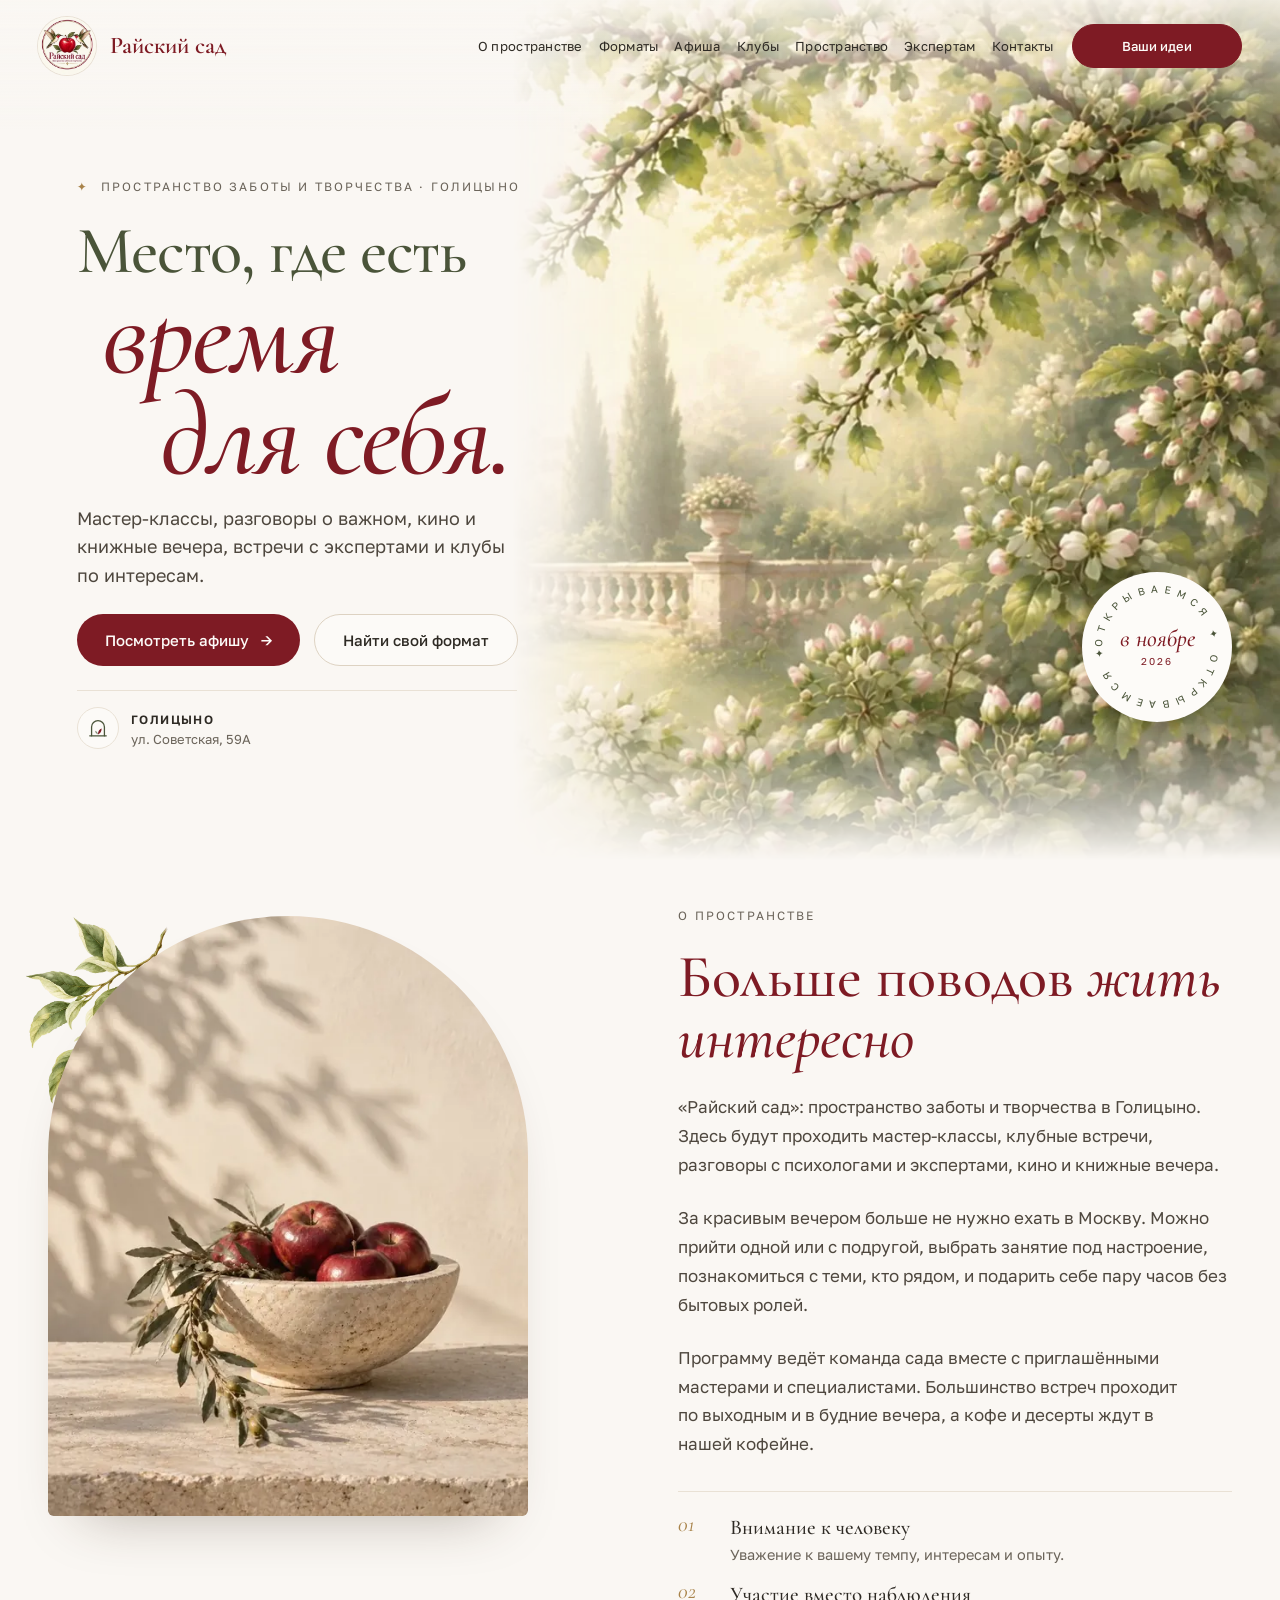
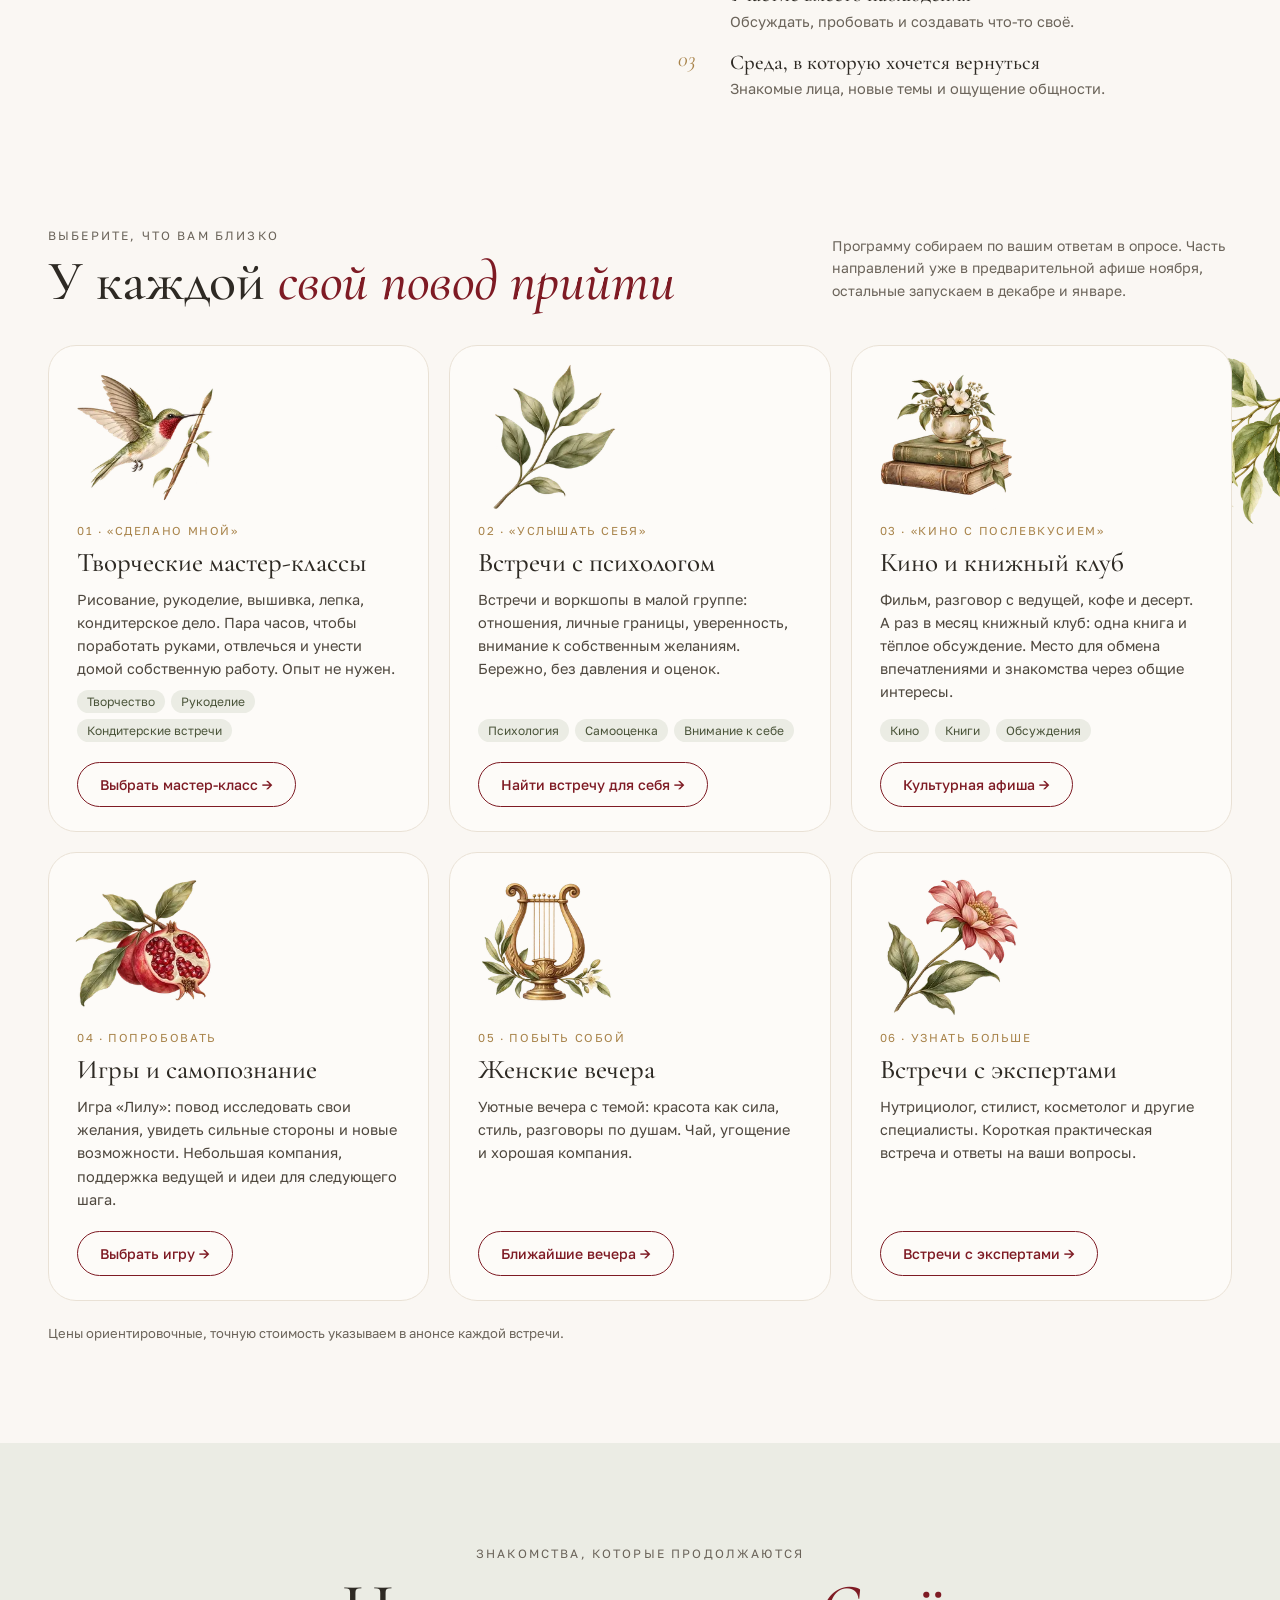
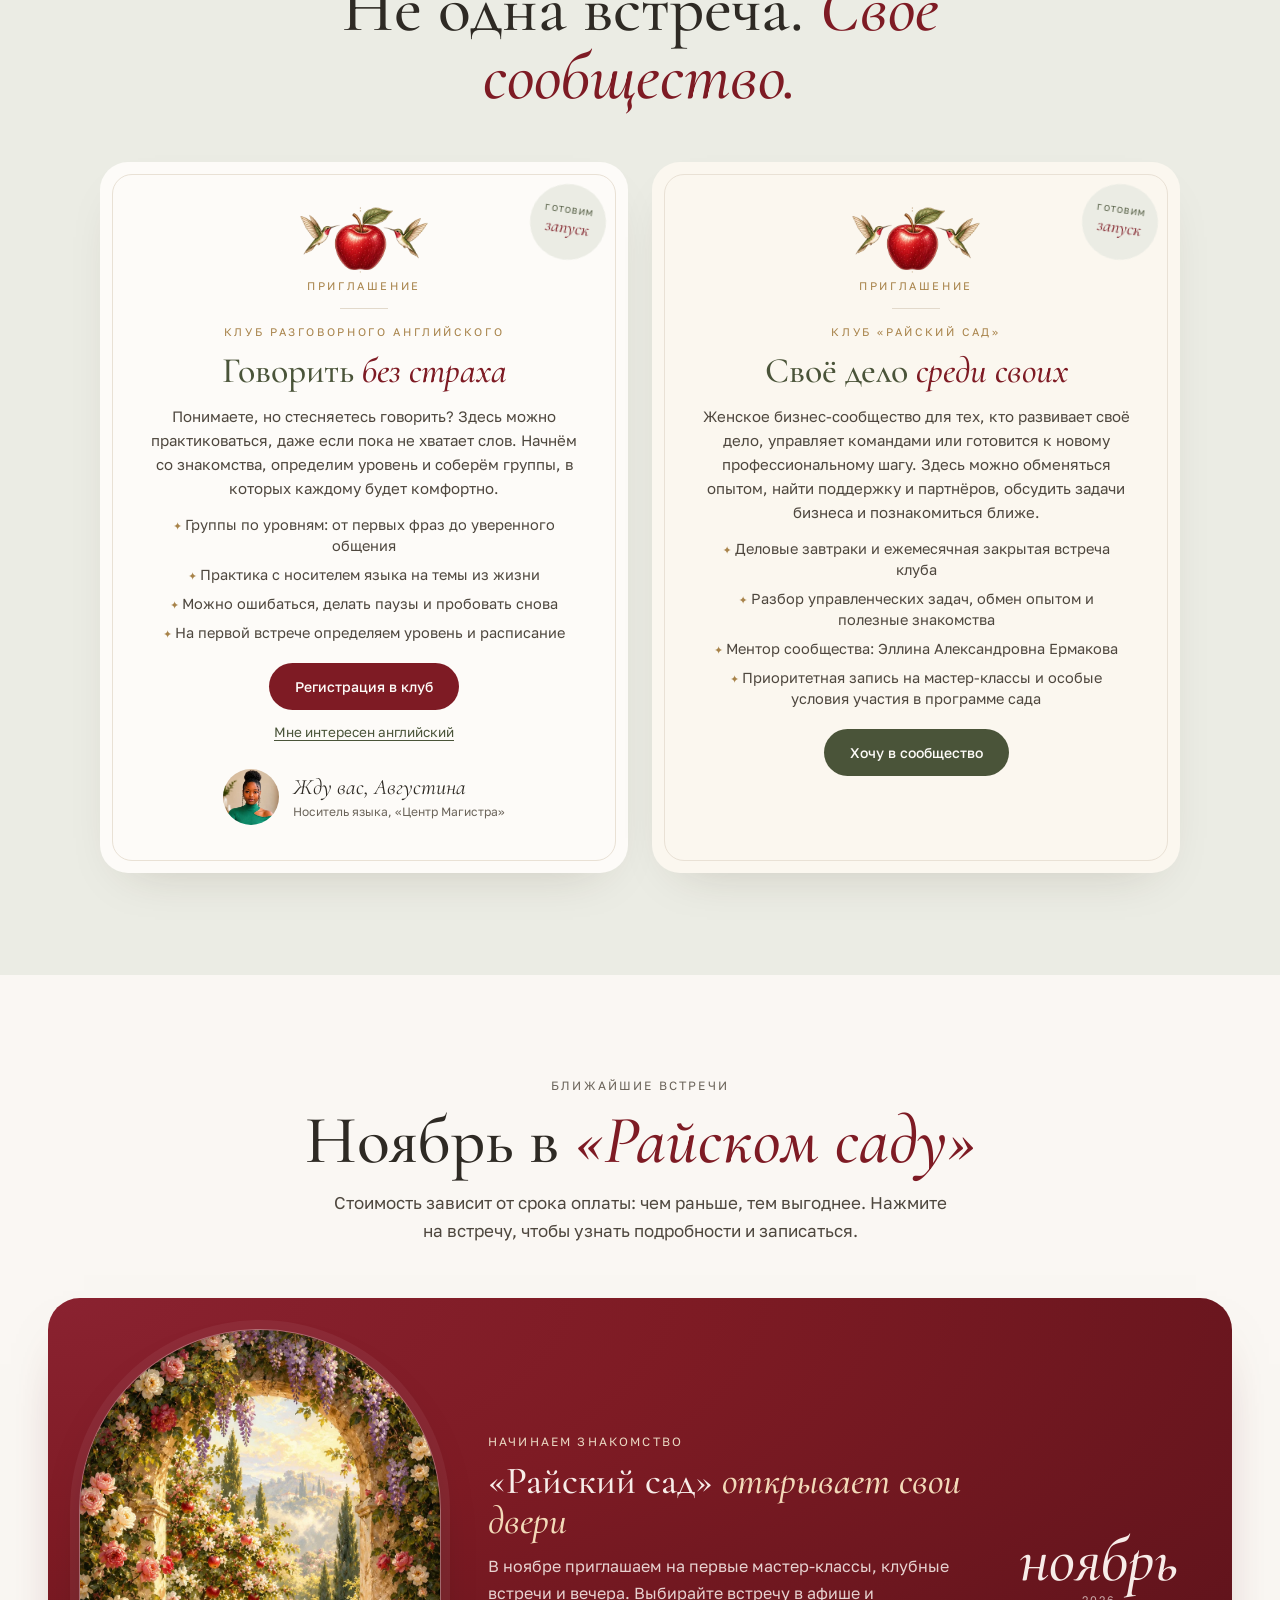
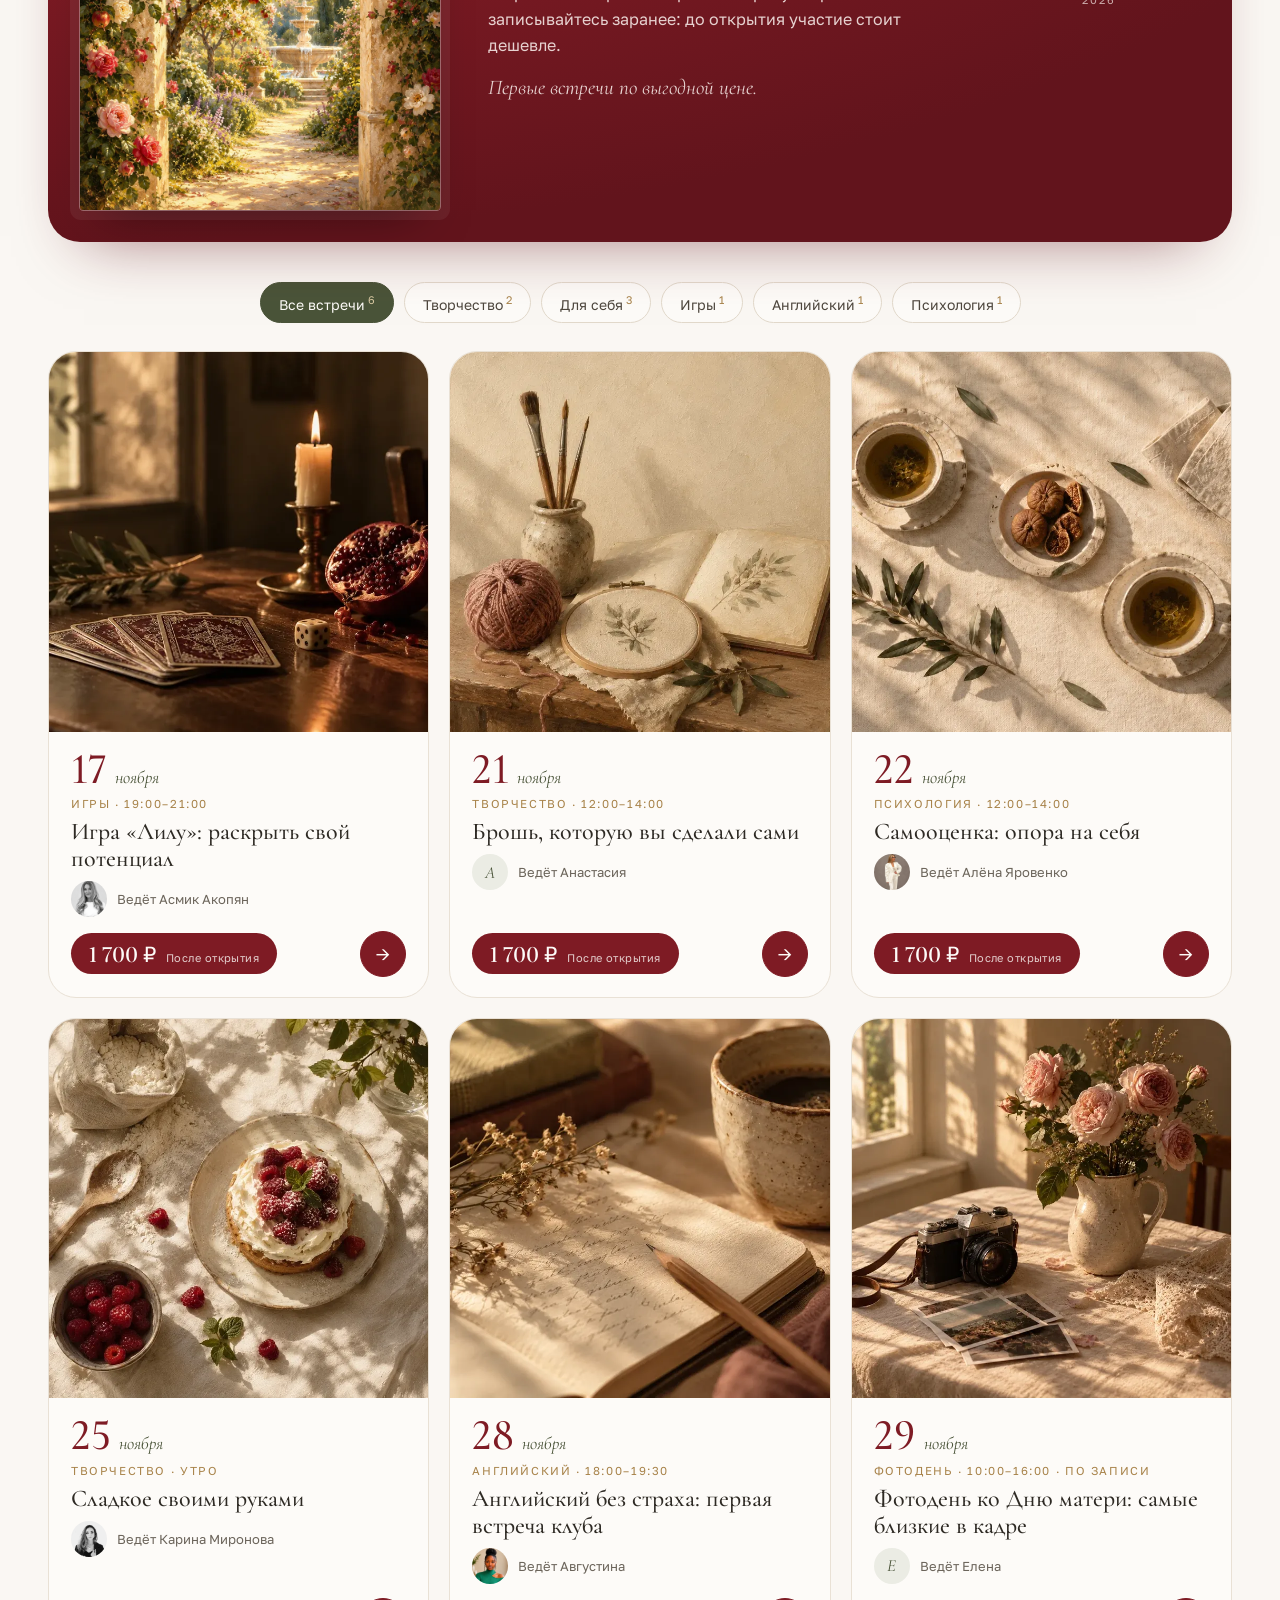
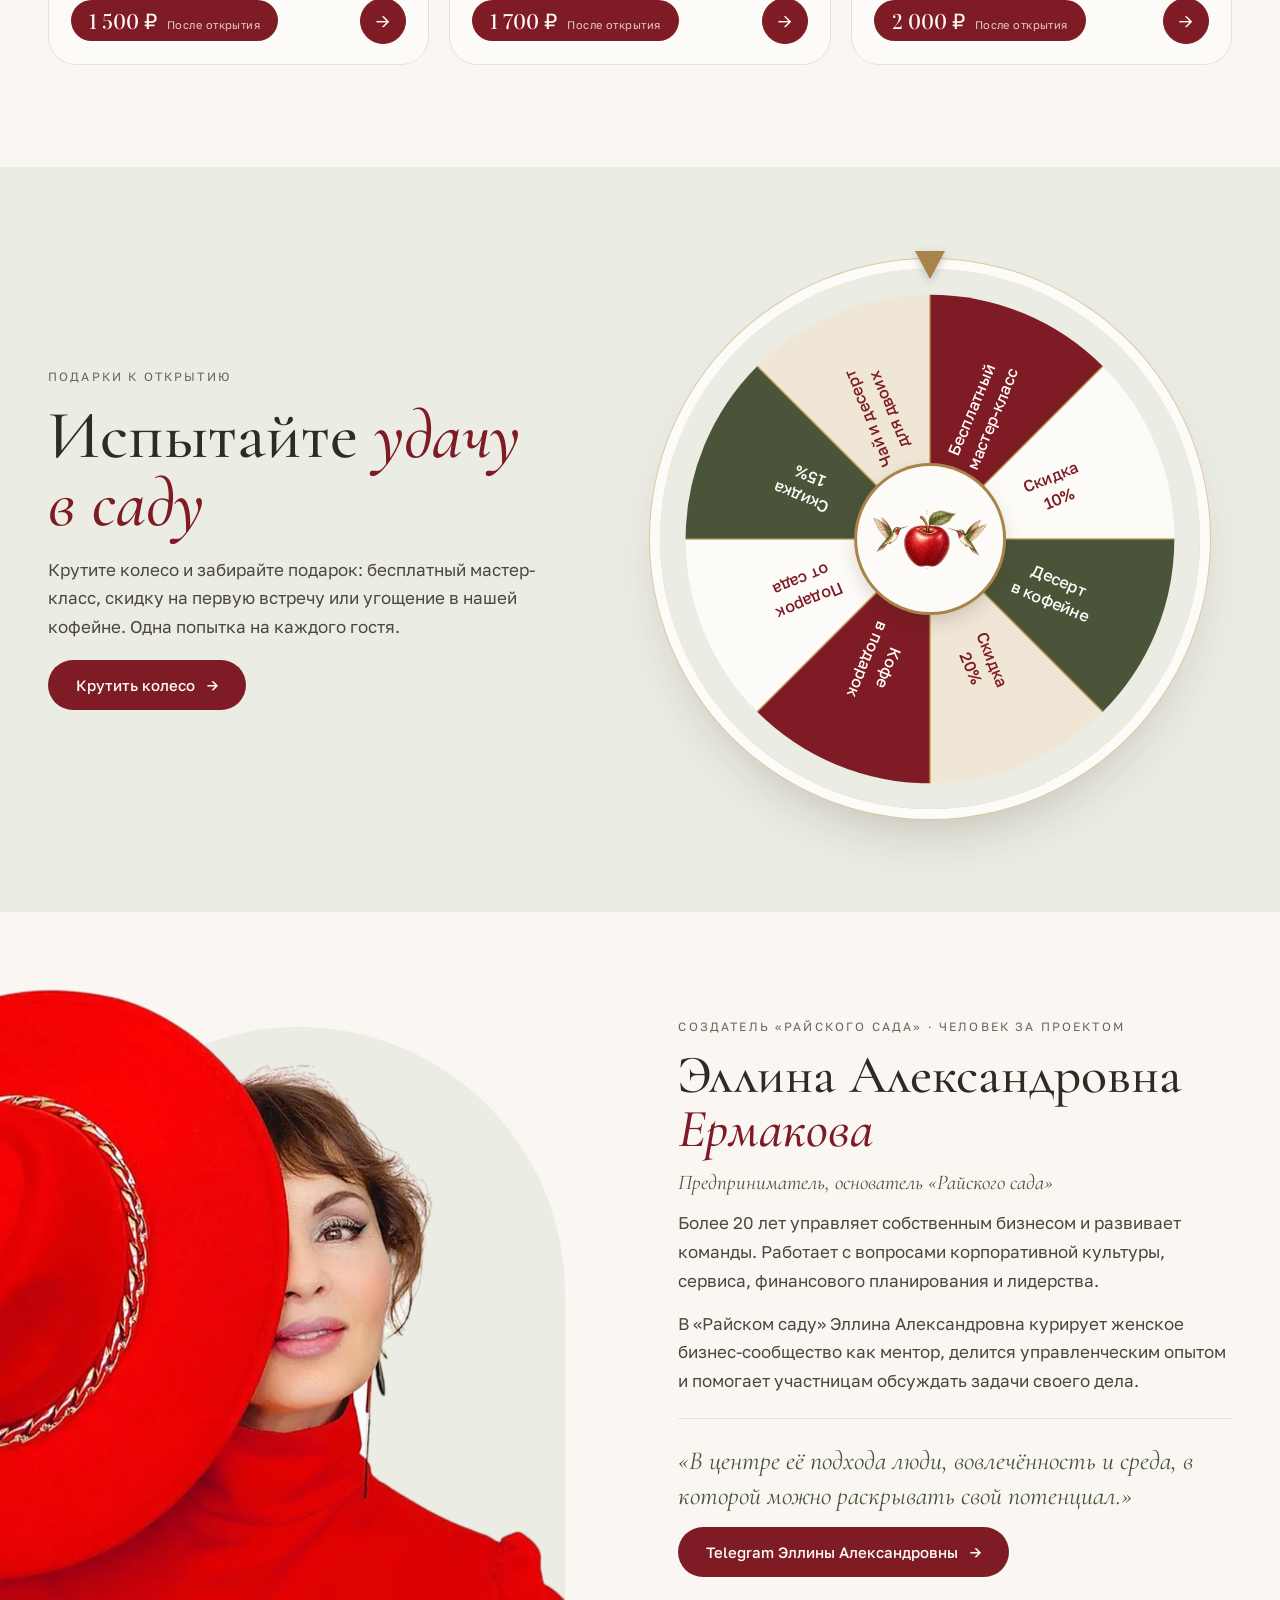
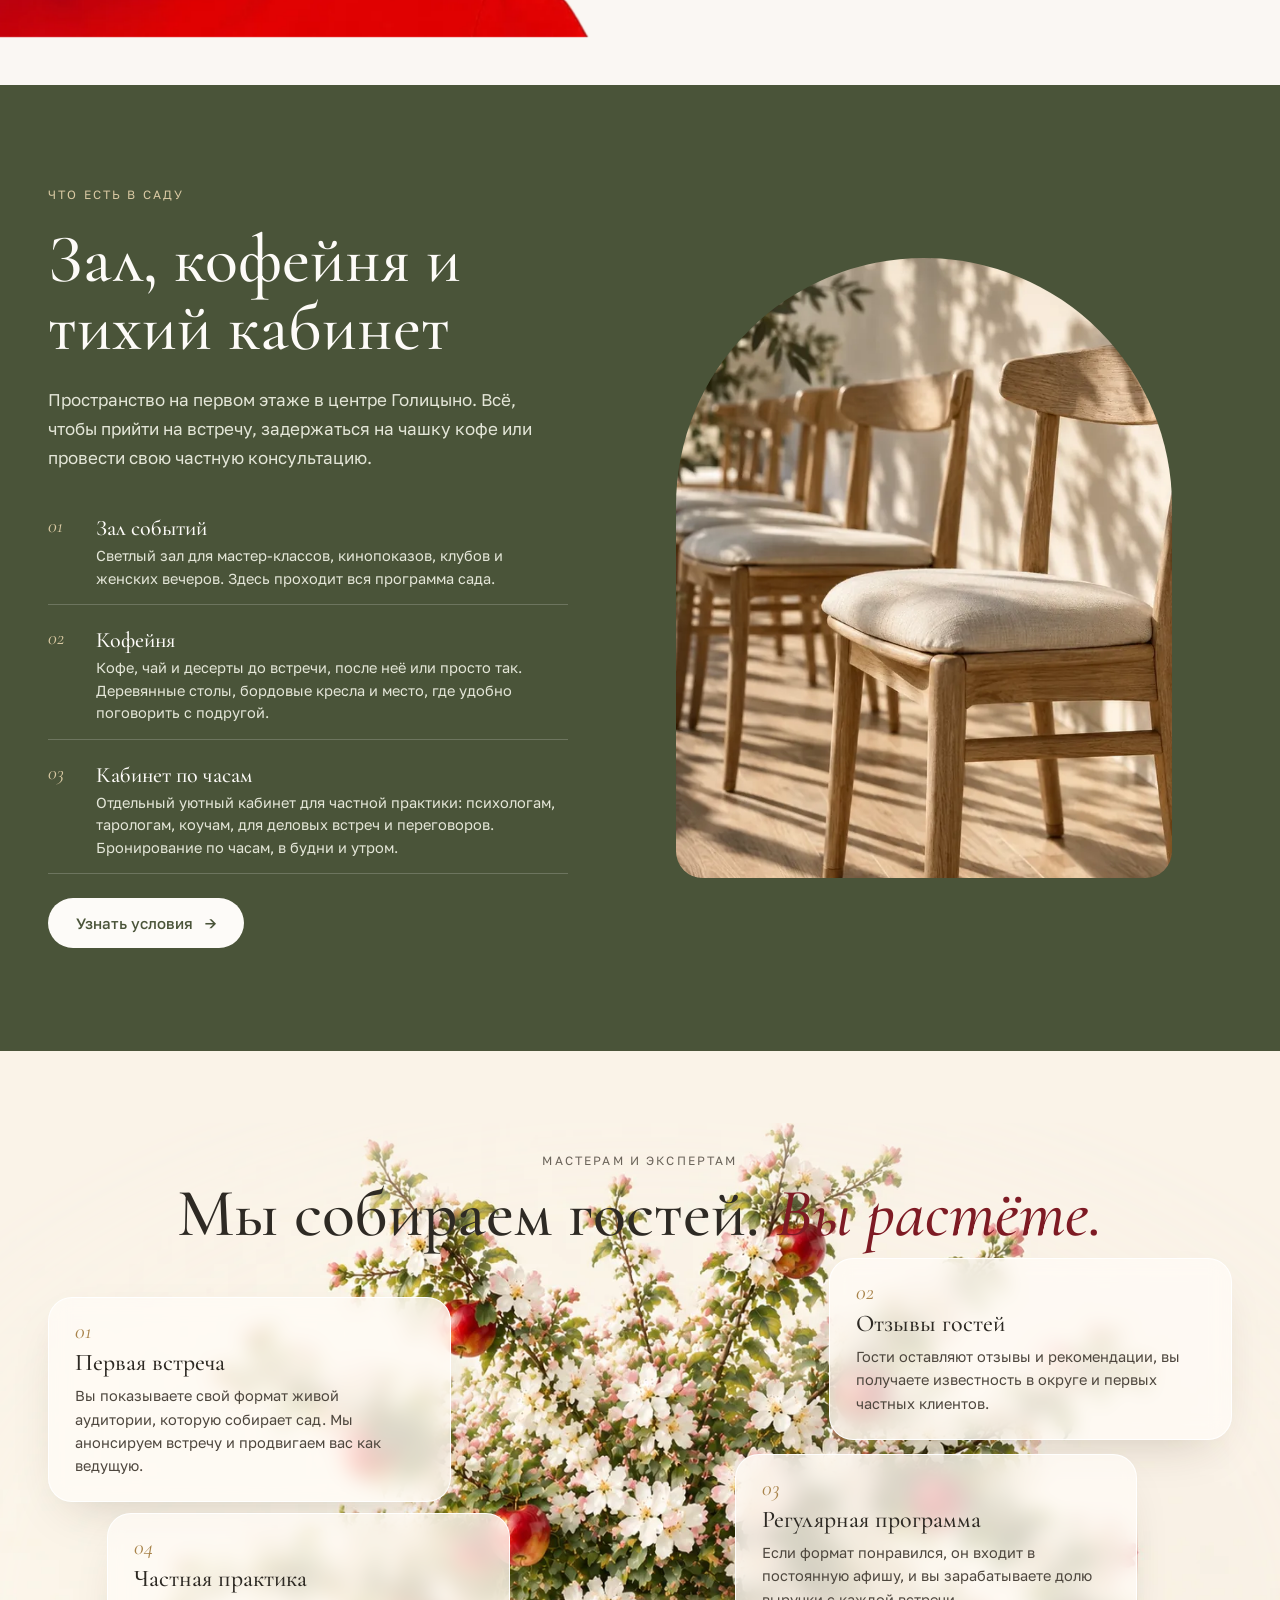
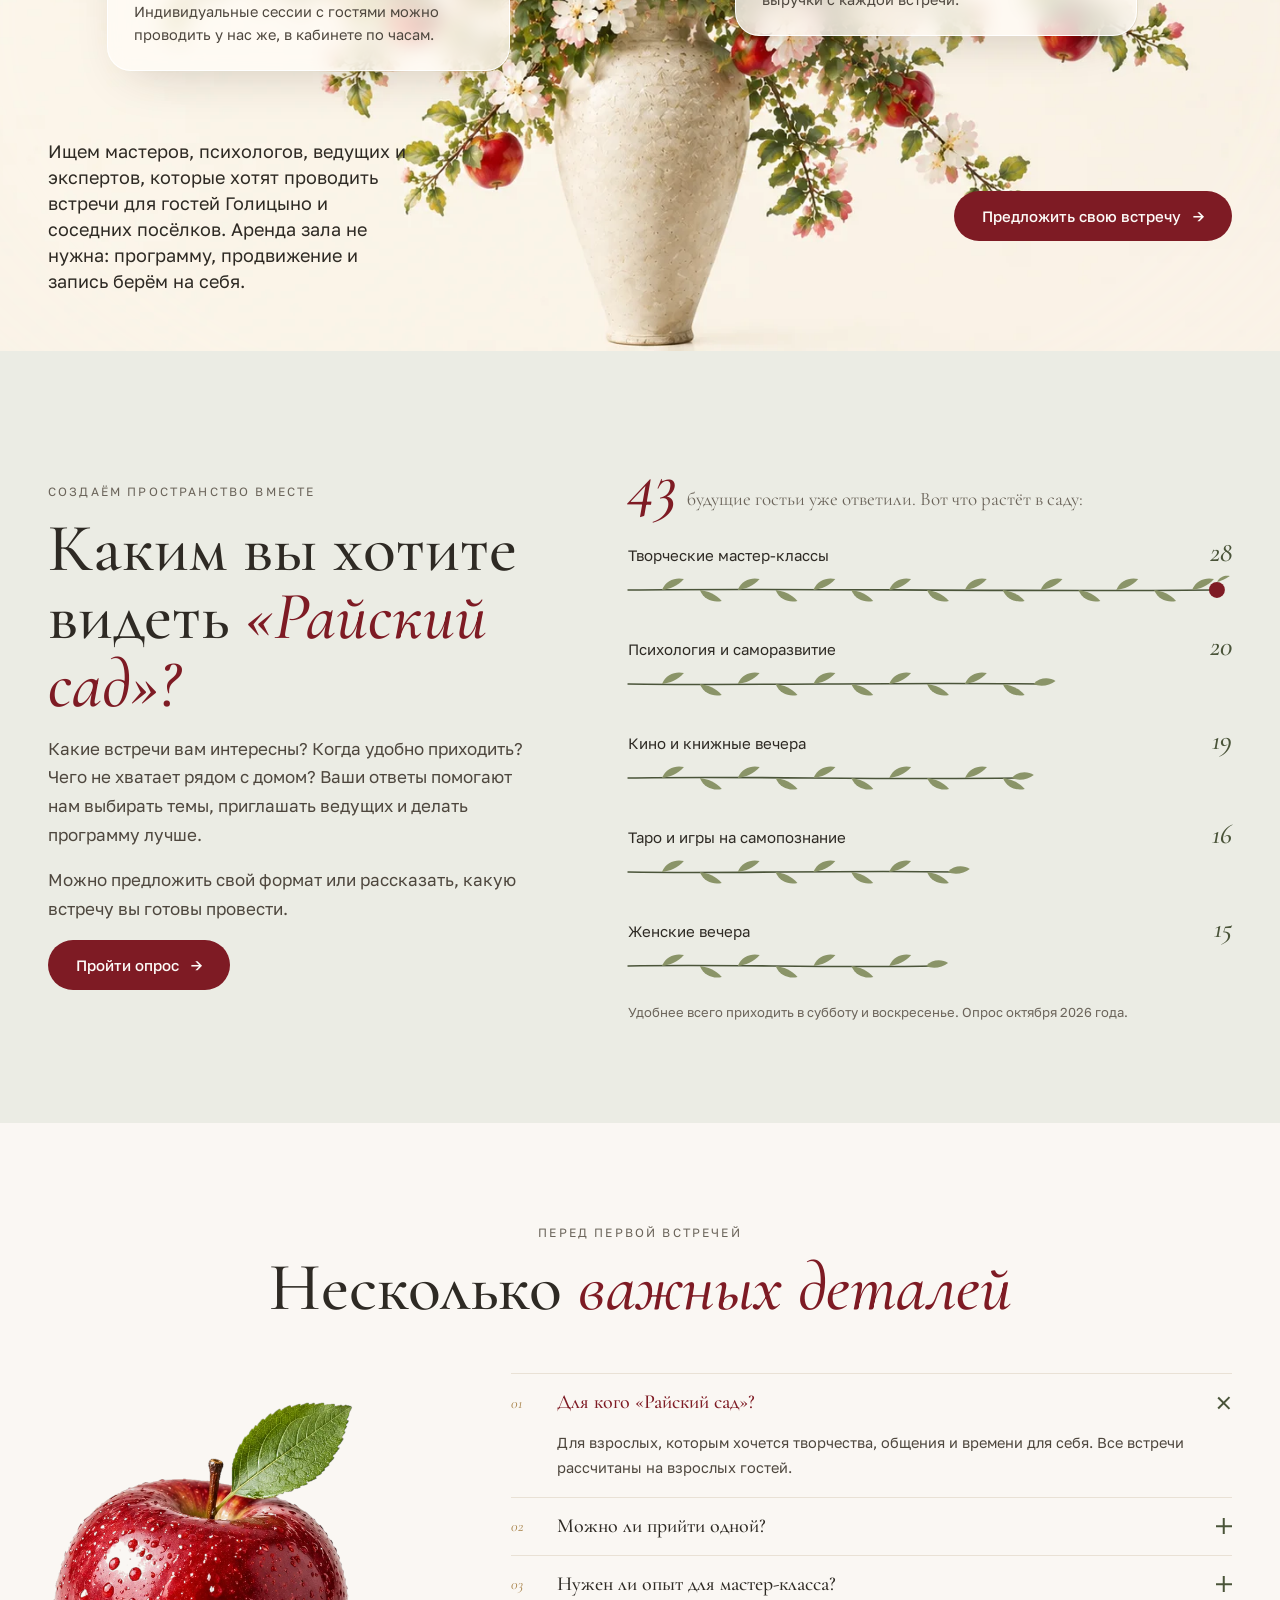
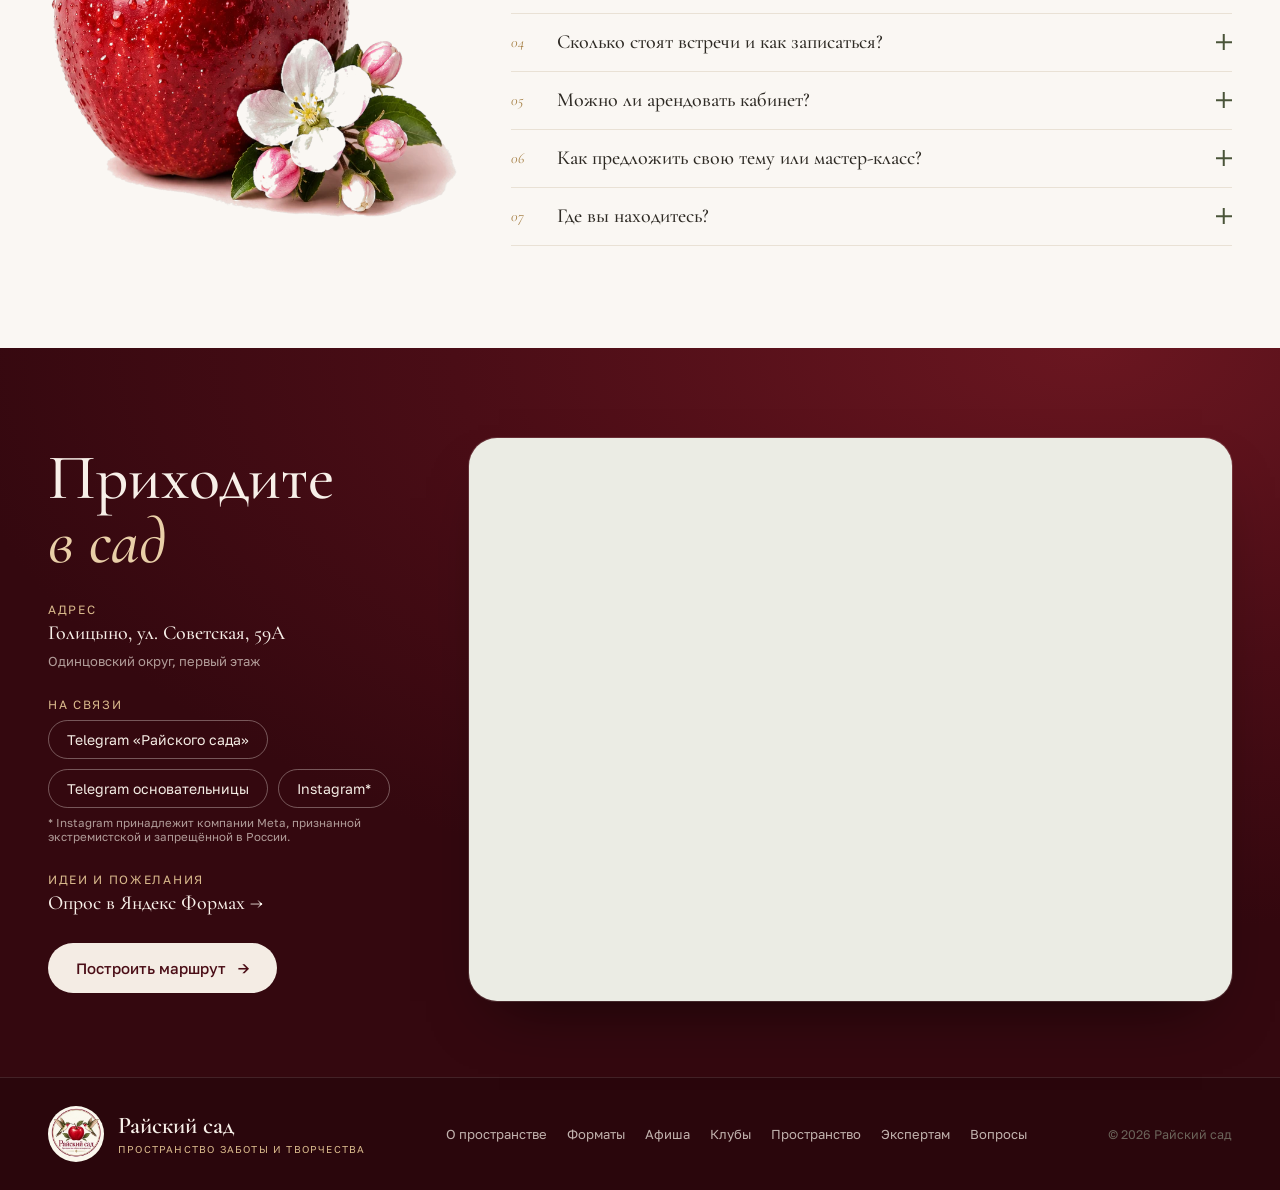
==== commit 69c5eb16: "Светлая версия: ускорение на телефоне (убрана лишняя предзагрузка, уменьшенные картинки, отложенная " ====
--- a/light.html
+++ b/light.html
@@ -9,8 +9,8 @@
 <link rel="preconnect" href="https://fonts.googleapis.com">
 <link rel="preconnect" href="https://fonts.gstatic.com" crossorigin>
 <link href="https://fonts.googleapis.com/css2?family=Cormorant+Garamond:ital,wght@0,400;0,500;0,600;1,400;1,500&family=Golos+Text:wght@400;500;600&family=Playfair+Display:wght@500&display=swap" rel="stylesheet">
-<link rel="stylesheet" href="light.css?v=1792758729">
-<link rel="preload" as="image" href="images/garden/bg.webp" imagesrcset="images/garden/bg-sm.webp 640w, images/garden/bg.webp 1122w" imagesizes="(max-width: 960px) 100vw, 66vw">
+<link rel="stylesheet" href="light.css?v=1792800000">
+<link rel="preload" as="image" href="video/garden-light-first.webp?v=1792703688" fetchpriority="high">
 <script>document.documentElement.classList.add('js')</script>
 </head>
 <body>
@@ -79,7 +79,7 @@
   <section class="wrap about has-deco" id="about">
     <img class="deco deco--about-left" src="images/deco/branch-right.webp" alt="" aria-hidden="true" loading="lazy">
     <div class="about__photo about__photo--bowl">
-      <img src="images/about2/bowl.webp?v=1792740631" alt="Каменная чаша с красными яблоками и оливковой ветвью в солнечном свете" loading="lazy" width="900" height="1124">
+      <img src="images/about2/bowl.webp?v=1792740631" srcset="images/about2/bowl-sm.webp?v=1 560w, images/about2/bowl.webp?v=1792740631 900w" sizes="(max-width: 960px) 92vw, 40vw" loading="lazy" decoding="async" alt="Каменная чаша с красными яблоками и оливковой ветвью в солнечном свете" loading="lazy" width="900" height="1124">
     </div>
     <div class="about__text">
       <div class="eyebrow">О пространстве</div>
@@ -105,7 +105,7 @@
     </div>
     <div class="fmts">
       <a href="#calendar" class="fmt" data-filter-link="Творчество">
-        <img class="fmt__icon" src="images/icons/art.webp" alt="" loading="lazy" width="360" height="360">
+        <img class="fmt__icon" src="images/icons/art.webp" srcset="images/icons/art-sm.webp 240w, images/icons/art.webp 360w" sizes="(max-width: 640px) 128px, 180px" alt="" loading="lazy" decoding="async" width="360" height="360">
         <span class="fmt__kicker">01 · «Сделано мной»</span>
         <span class="fmt__title">Творческие мастер-классы</span>
         <span class="fmt__text">Рисование, рукоделие, вышивка, лепка, кондитерское дело. Пара часов, чтобы поработать руками, отвлечься и унести домой собственную работу. Опыт не нужен.</span>
@@ -113,7 +113,7 @@
         <span class="fmt__link">Выбрать мастер-класс →</span>
       </a>
       <a href="#calendar" class="fmt" data-filter-link="Психология">
-        <img class="fmt__icon" src="images/icons/psychology.webp" alt="" loading="lazy" width="360" height="360">
+        <img class="fmt__icon" src="images/icons/psychology.webp" srcset="images/icons/psychology-sm.webp 240w, images/icons/psychology.webp 360w" sizes="(max-width: 640px) 128px, 180px" alt="" loading="lazy" decoding="async" width="360" height="360">
         <span class="fmt__kicker">02 · «Услышать себя»</span>
         <span class="fmt__title">Встречи с психологом</span>
         <span class="fmt__text">Встречи и воркшопы в малой группе: отношения, личные границы, уверенность, внимание к собственным желаниям. Бережно, без давления и оценок.</span>
@@ -121,7 +121,7 @@
         <span class="fmt__link">Найти встречу для себя →</span>
       </a>
       <a href="#calendar" class="fmt" data-filter-link="Кино и книги">
-        <img class="fmt__icon" src="images/icons/lectures.webp" alt="" loading="lazy" width="360" height="360">
+        <img class="fmt__icon" src="images/icons/lectures.webp" srcset="images/icons/lectures-sm.webp 240w, images/icons/lectures.webp 360w" sizes="(max-width: 640px) 128px, 180px" alt="" loading="lazy" decoding="async" width="360" height="360">
         <span class="fmt__kicker">03 · «Кино с послевкусием»</span>
         <span class="fmt__title">Кино и книжный клуб</span>
         <span class="fmt__text">Фильм, разговор с ведущей, кофе и десерт. А раз в месяц книжный клуб: одна книга и тёплое обсуждение. Место для обмена впечатлениями и знакомства через общие интересы.</span>
@@ -129,7 +129,7 @@
         <span class="fmt__link">Культурная афиша →</span>
       </a>
       <a href="#calendar" class="fmt" data-filter-link="Игры">
-        <img class="fmt__icon" src="images/icons/people.webp" alt="" loading="lazy" width="360" height="360">
+        <img class="fmt__icon" src="images/icons/people.webp" srcset="images/icons/people-sm.webp 240w, images/icons/people.webp 360w" sizes="(max-width: 640px) 128px, 180px" alt="" loading="lazy" decoding="async" width="360" height="360">
         <span class="fmt__kicker">04 · Попробовать</span>
         <span class="fmt__title">Игры и самопознание</span>
         <span class="fmt__text">Игра «Лилу»: повод исследовать свои желания, увидеть сильные стороны и новые возможности. Небольшая компания, поддержка ведущей и идеи для следующего шага.</span>
@@ -137,7 +137,7 @@
         <span class="fmt__link">Выбрать игру →</span>
       </a>
       <a href="#calendar" class="fmt" data-filter-link="Женские вечера">
-        <img class="fmt__icon" src="images/icons/music.webp" alt="" loading="lazy" width="360" height="360">
+        <img class="fmt__icon" src="images/icons/music.webp" srcset="images/icons/music-sm.webp 240w, images/icons/music.webp 360w" sizes="(max-width: 640px) 128px, 180px" alt="" loading="lazy" decoding="async" width="360" height="360">
         <span class="fmt__kicker">05 · Побыть собой</span>
         <span class="fmt__title">Женские вечера</span>
         <span class="fmt__text">Уютные вечера с темой: красота как сила, стиль, разговоры по душам. Чай, угощение и хорошая компания.</span>
@@ -145,7 +145,7 @@
         <span class="fmt__link">Ближайшие вечера →</span>
       </a>
       <a href="#calendar" class="fmt" data-filter-link="Эксперты">
-        <img class="fmt__icon" src="images/icons/beauty.webp" alt="" loading="lazy" width="360" height="360">
+        <img class="fmt__icon" src="images/icons/beauty.webp" srcset="images/icons/beauty-sm.webp 240w, images/icons/beauty.webp 360w" sizes="(max-width: 640px) 128px, 180px" alt="" loading="lazy" decoding="async" width="360" height="360">
         <span class="fmt__kicker">06 · Узнать больше</span>
         <span class="fmt__title">Встречи с экспертами</span>
         <span class="fmt__text">Нутрициолог, стилист, косметолог и другие специалисты. Короткая практическая встреча и ответы на ваши вопросы.</span>
@@ -381,6 +381,6 @@
   </div>
 </div>
 
-<script src="light.js?v=1792740059"></script>
+<script src="light.js?v=1792759242"></script>
 </body>
 </html>
--- a/light.css
+++ b/light.css
@@ -1069,3 +1069,12 @@
 .about__photo--bowl::before, .about__photo--bowl::after { display: none !important; content: none !important; }
 .about__photo--bowl { position: relative !important; top: auto !important; }
 .about { overflow: hidden; }
+
+/* телефон: лёгкая отрисовка */
+@media (max-width: 960px) {
+  #about, #formats, #clubs, #calendar, #wheel, #founder, #space, #experts, #ideas, #faq, #contacts, .footer { content-visibility: auto; contain-intrinsic-size: auto 900px; }
+  .hero__seal-ring, .js .garden__light, .js .hero .deco { animation: none !important; }
+  .header.is-scrolled { backdrop-filter: none; -webkit-backdrop-filter: none; background: rgba(250,247,243,.98); }
+  .grow-l__card { backdrop-filter: none !important; -webkit-backdrop-filter: none !important; background: rgba(253,251,248,.94); }
+  .garden__light { mix-blend-mode: normal; }
+}
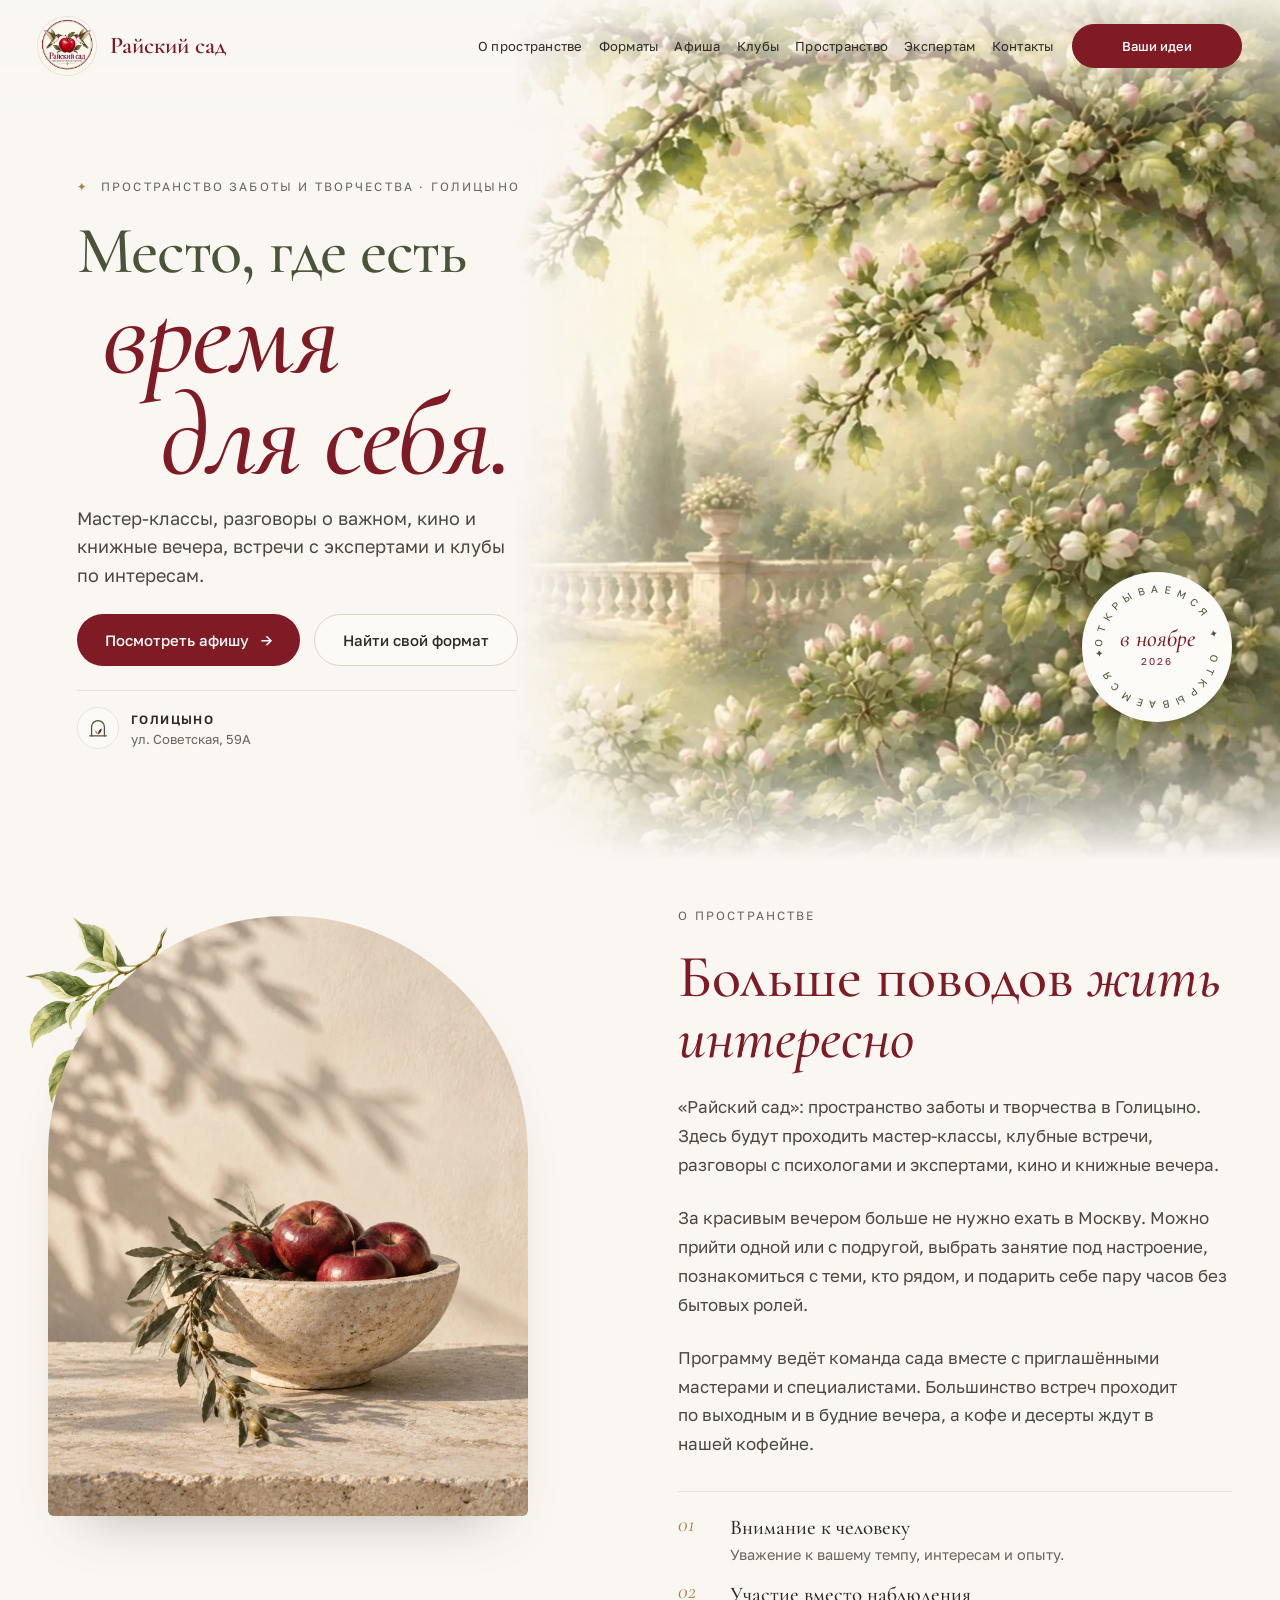
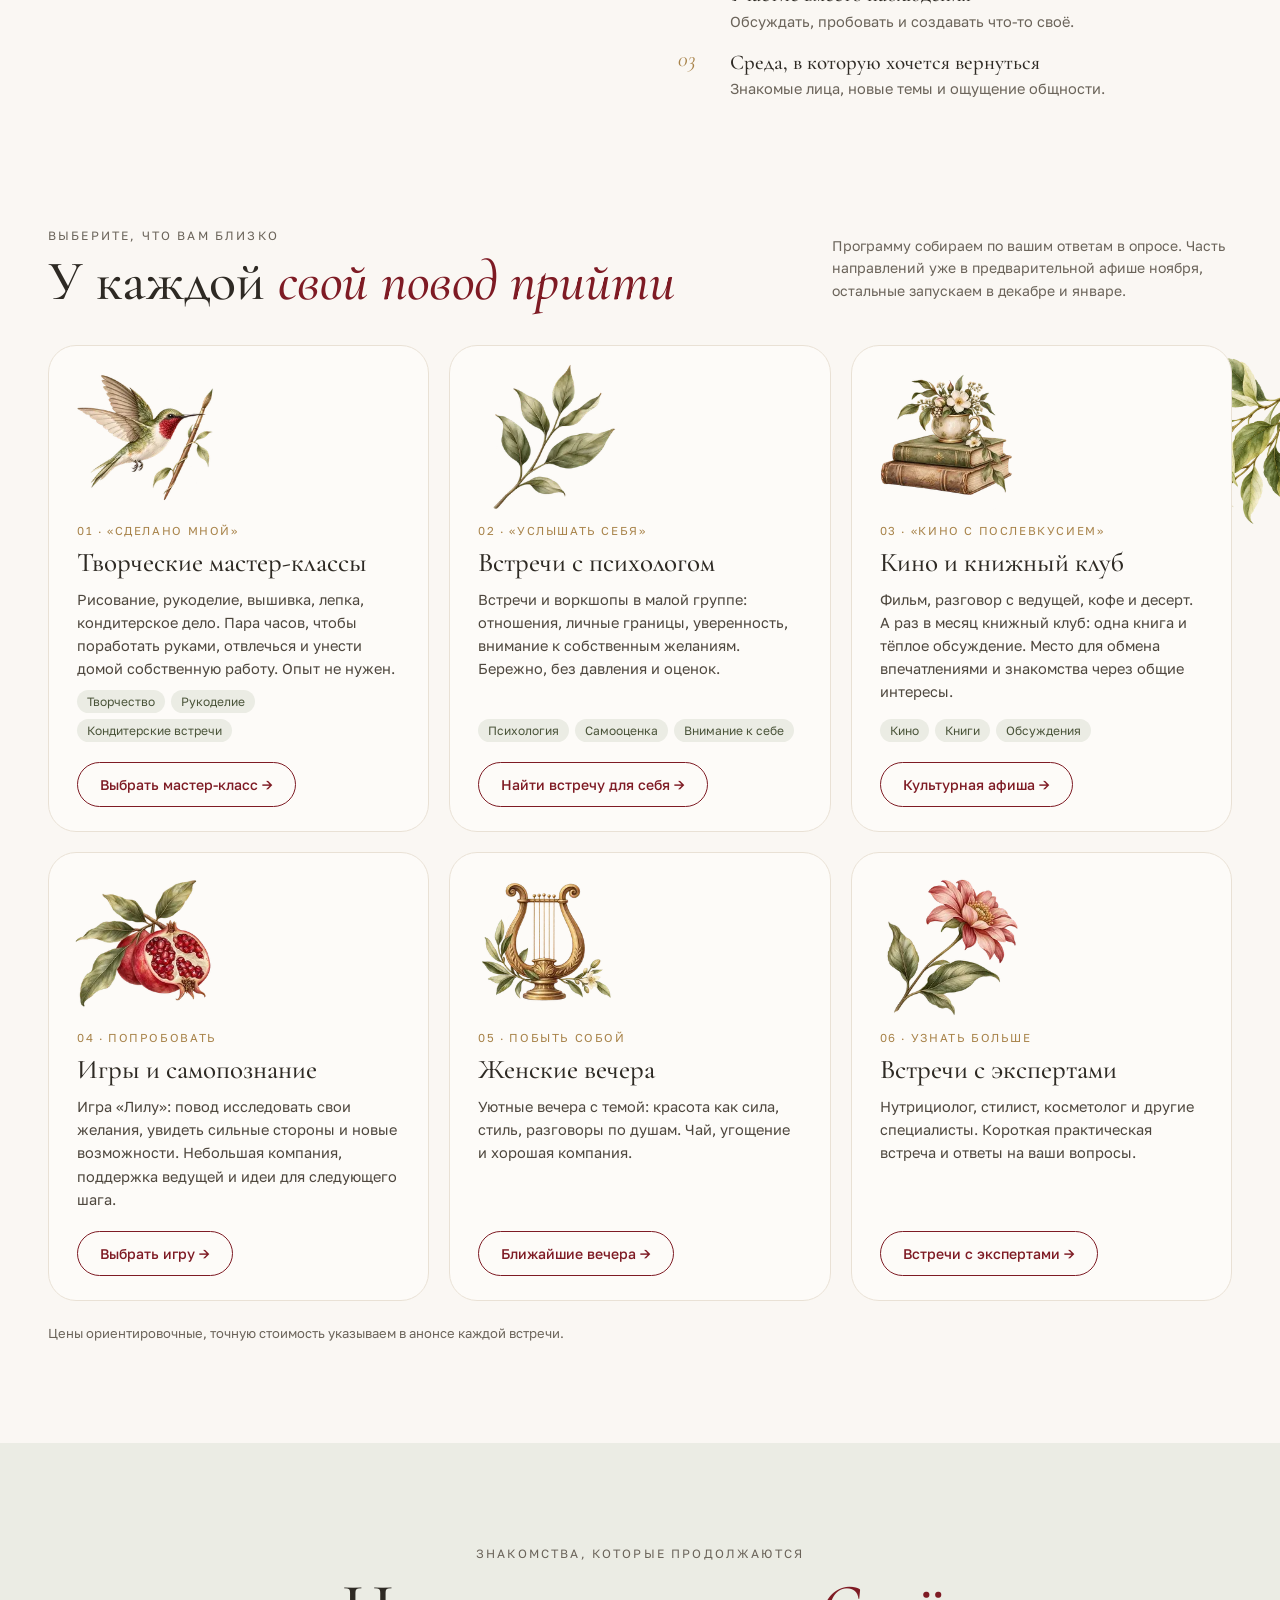
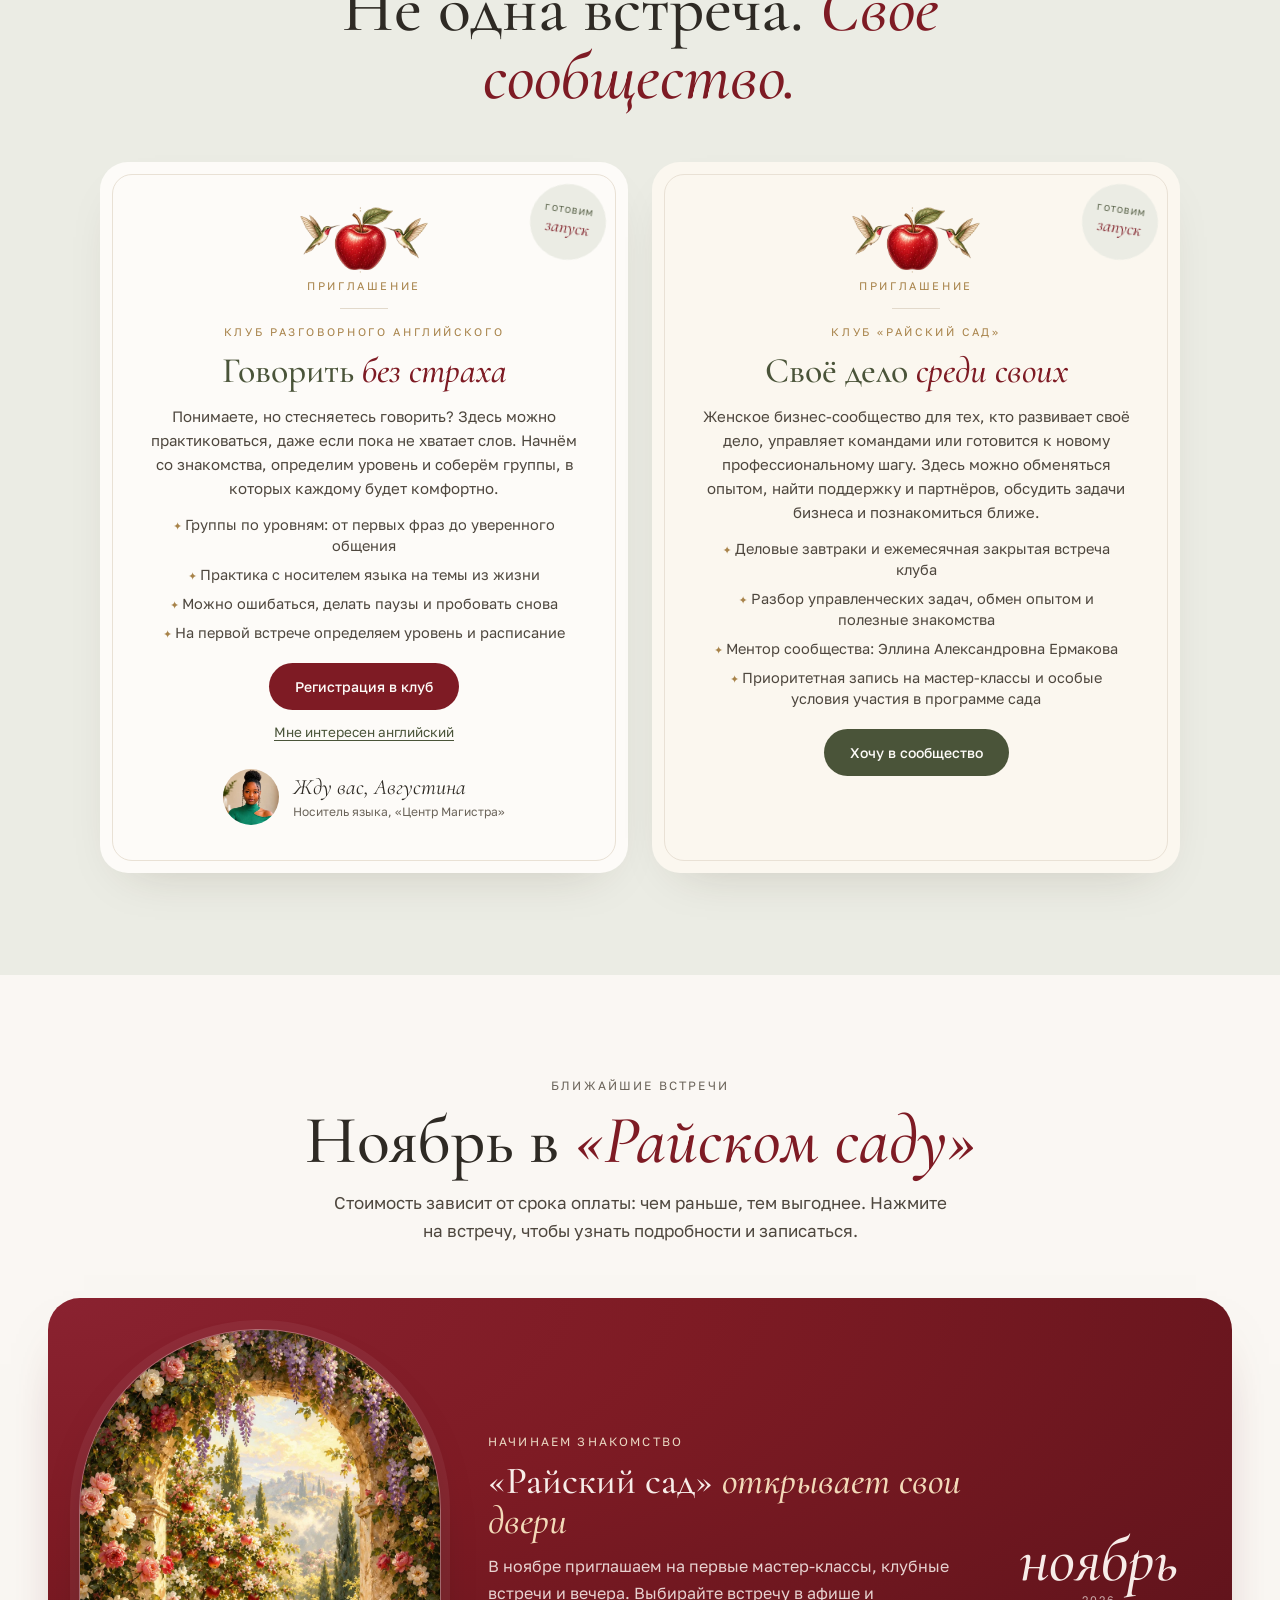
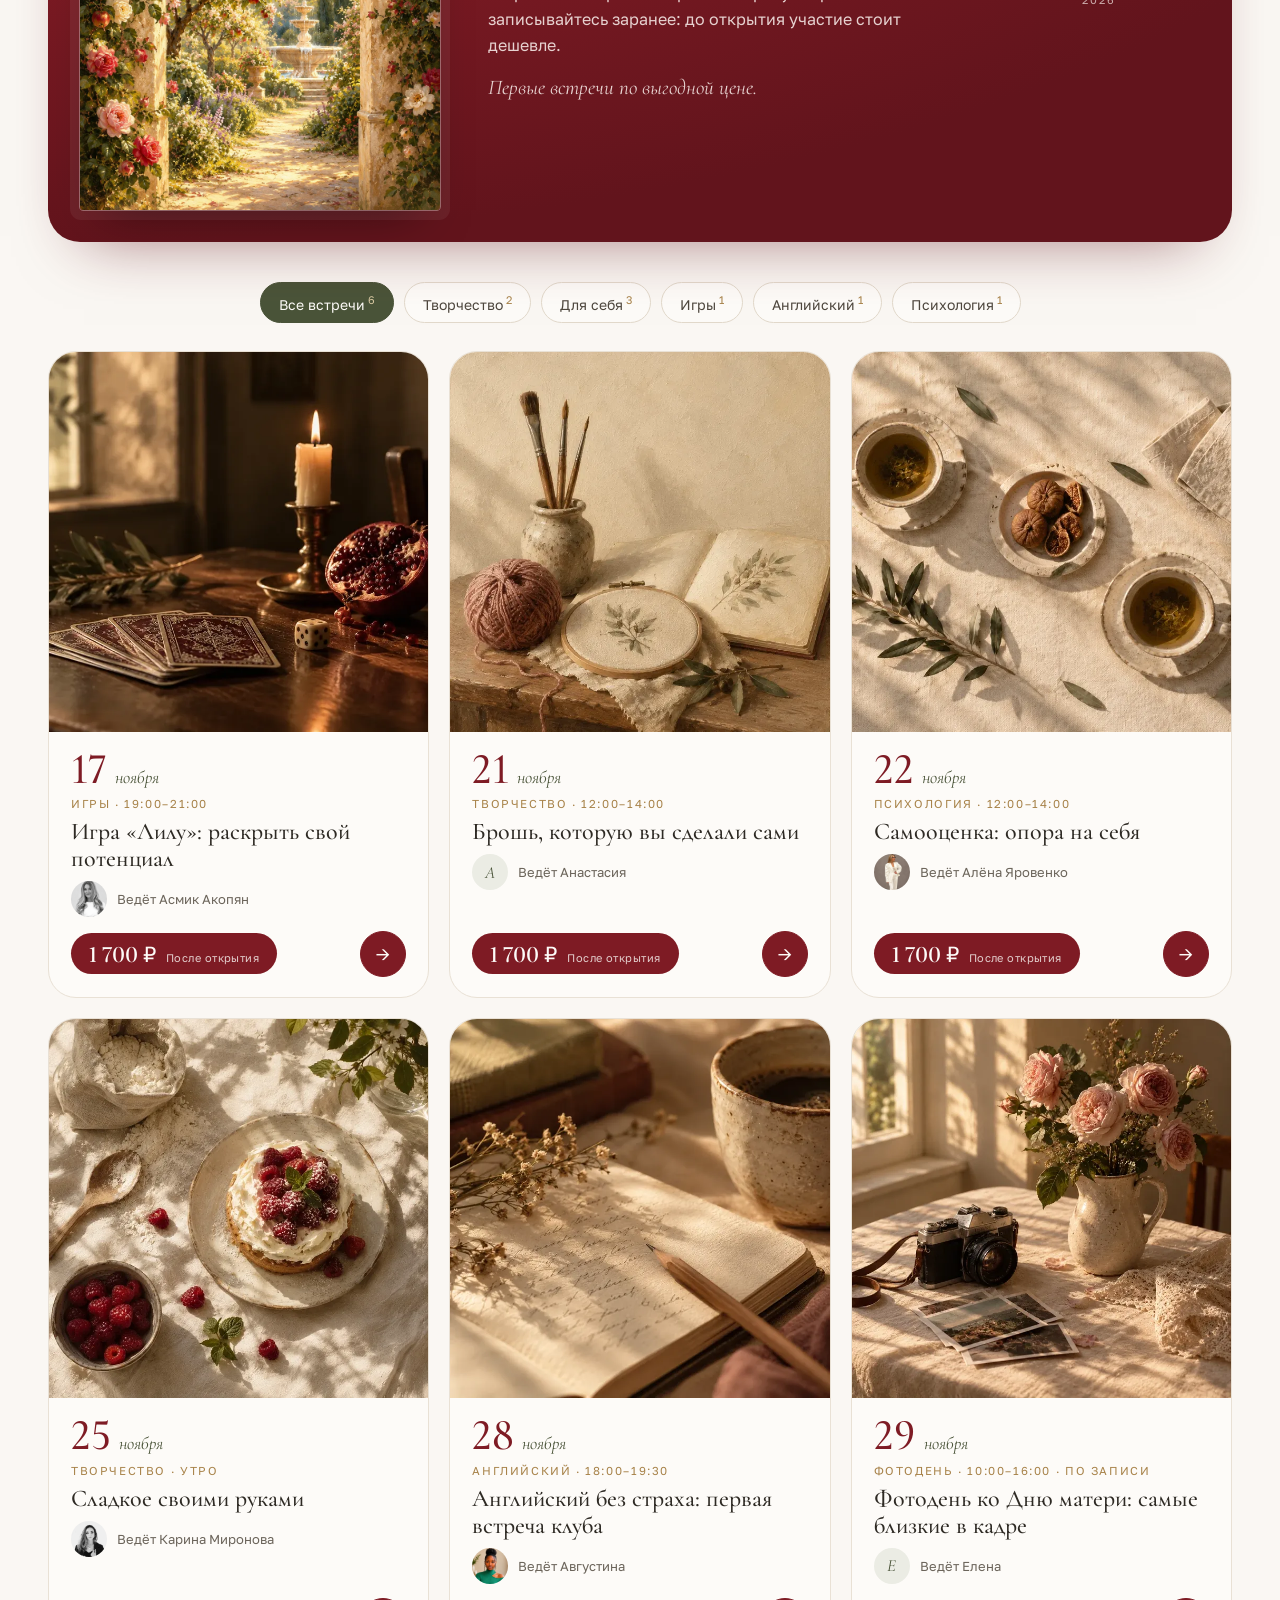
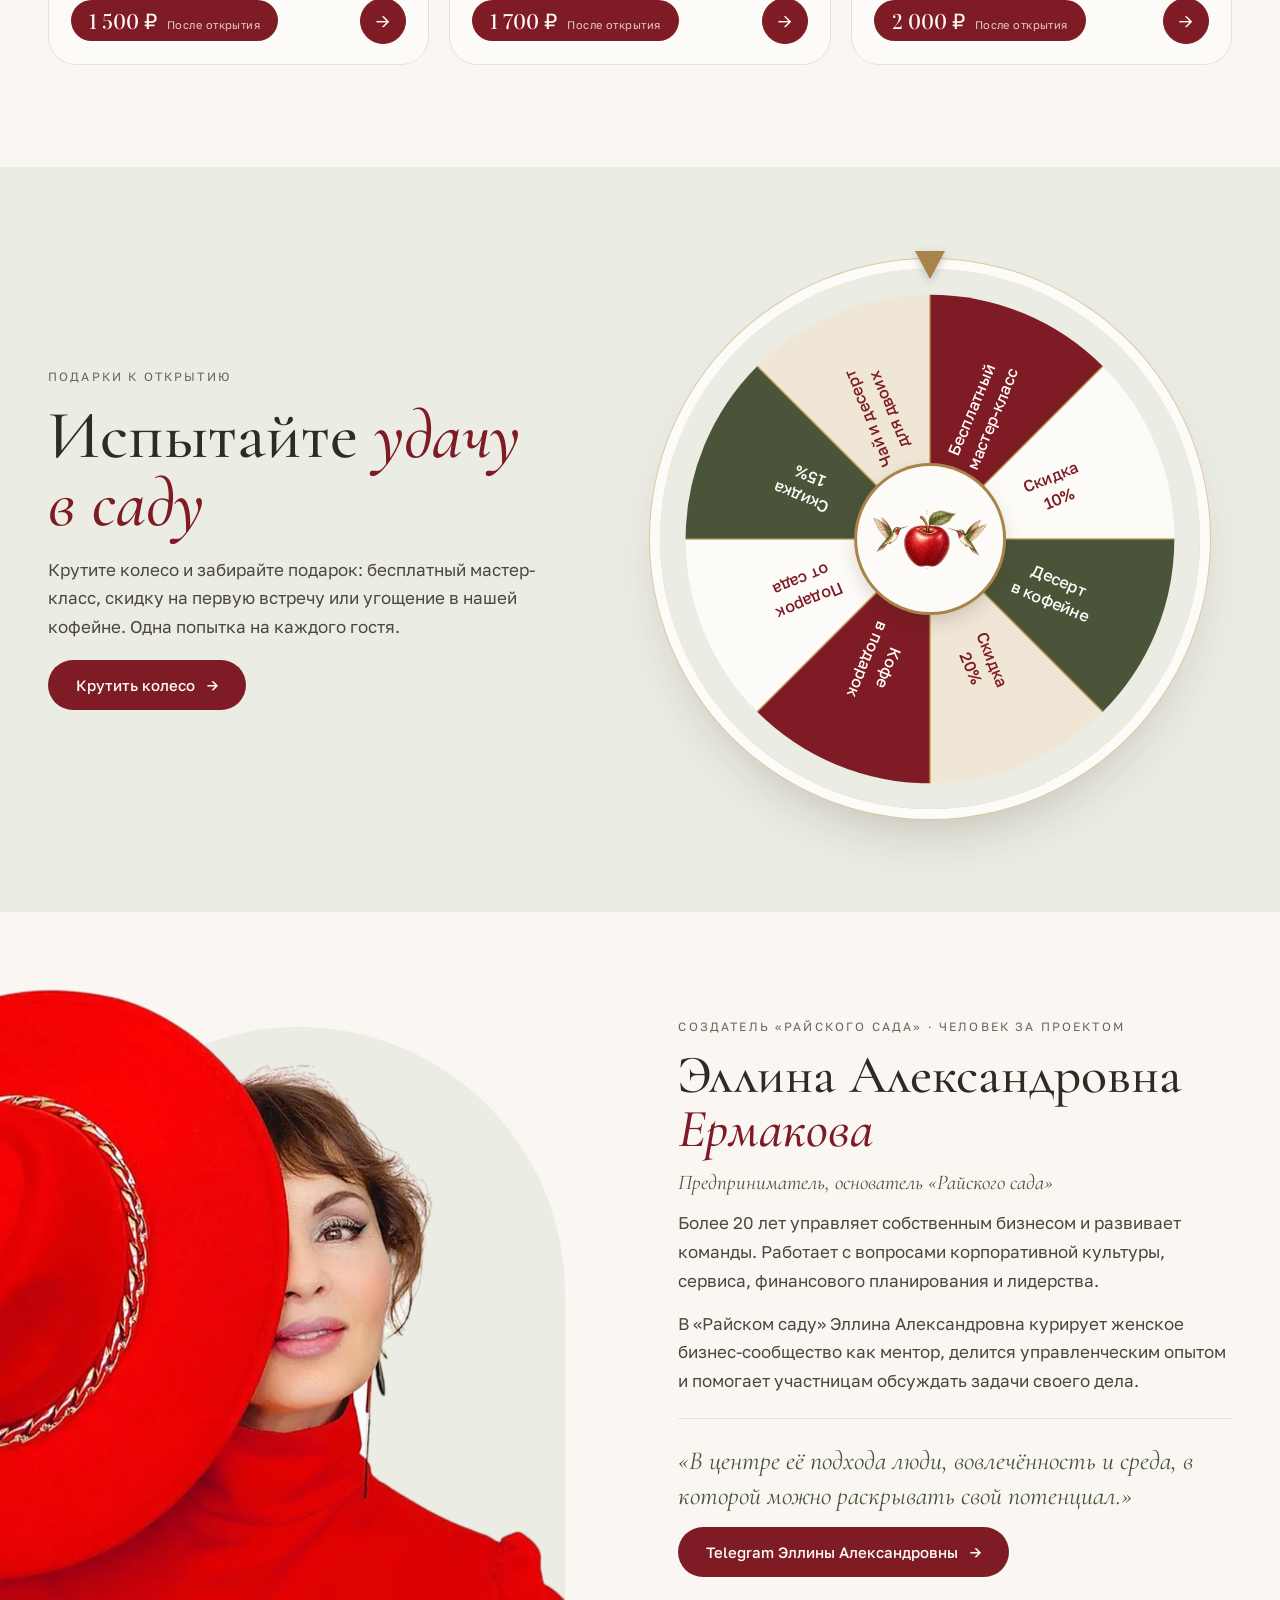
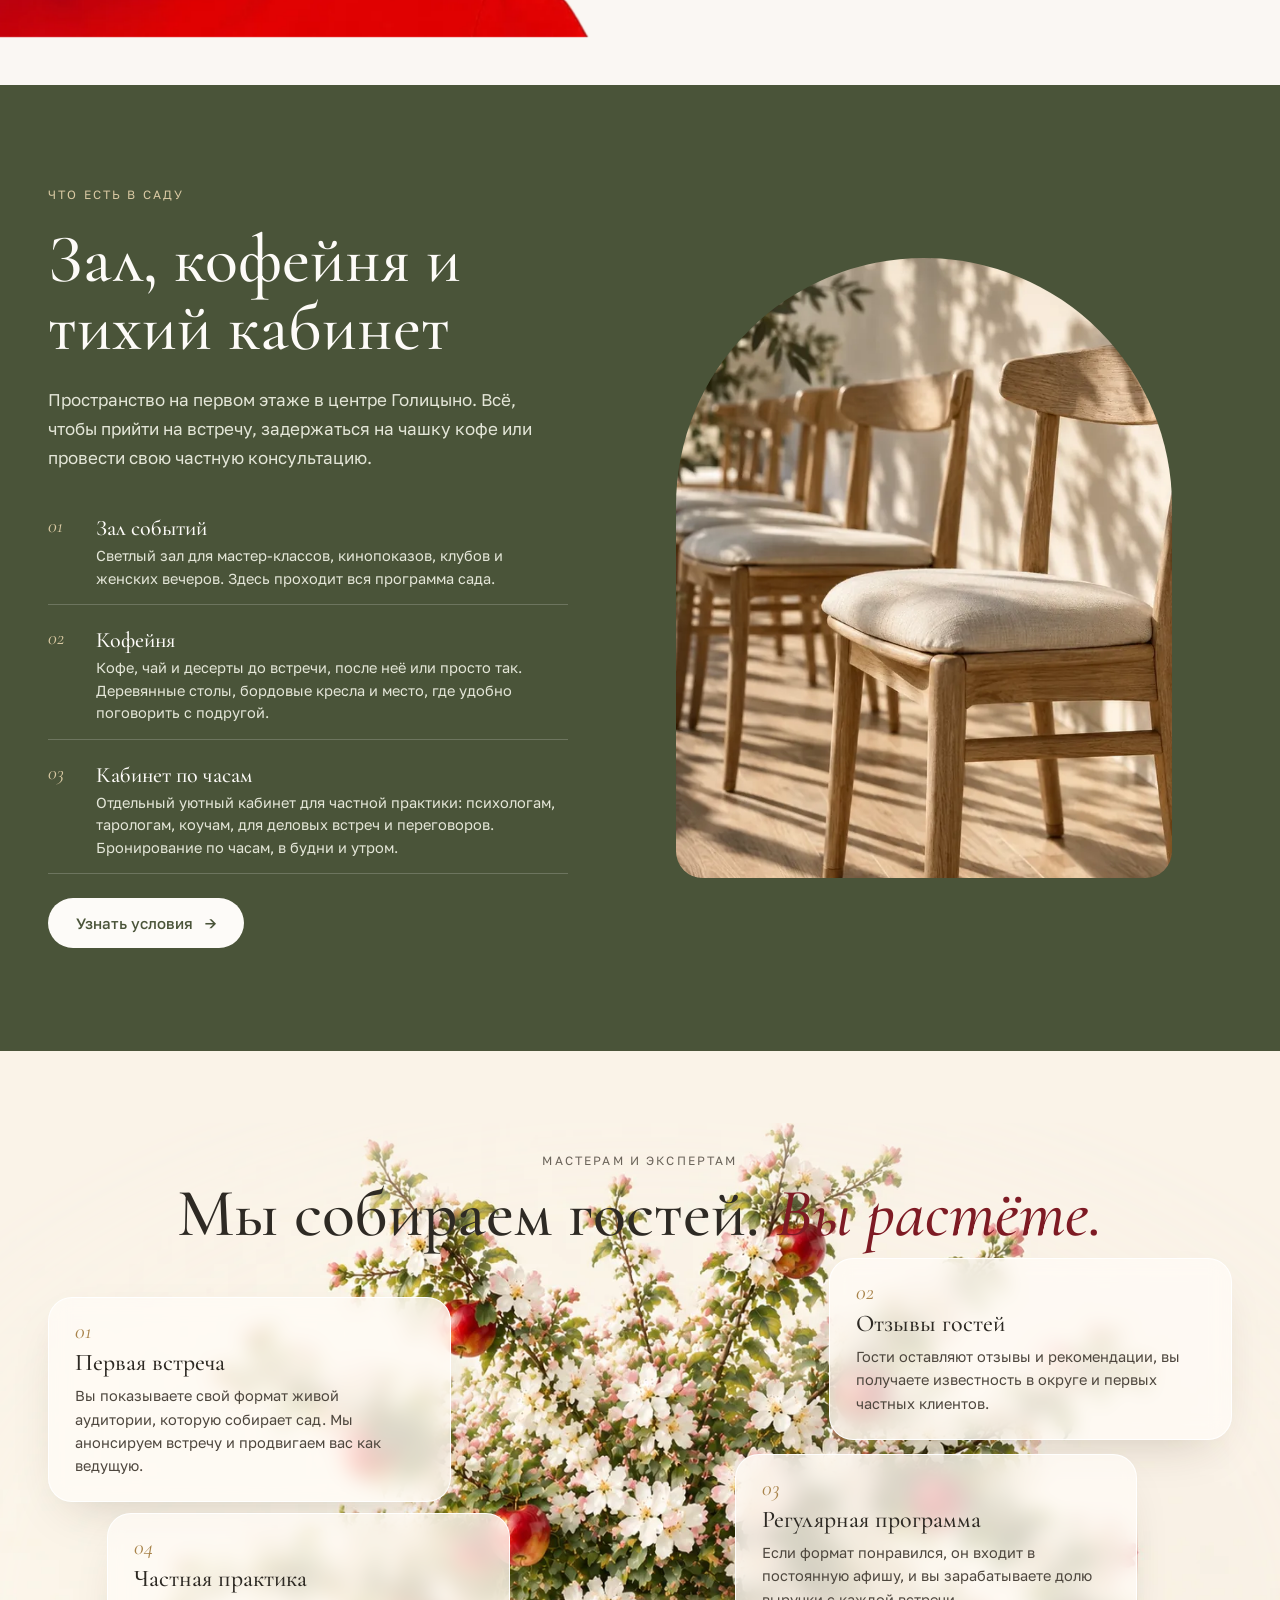
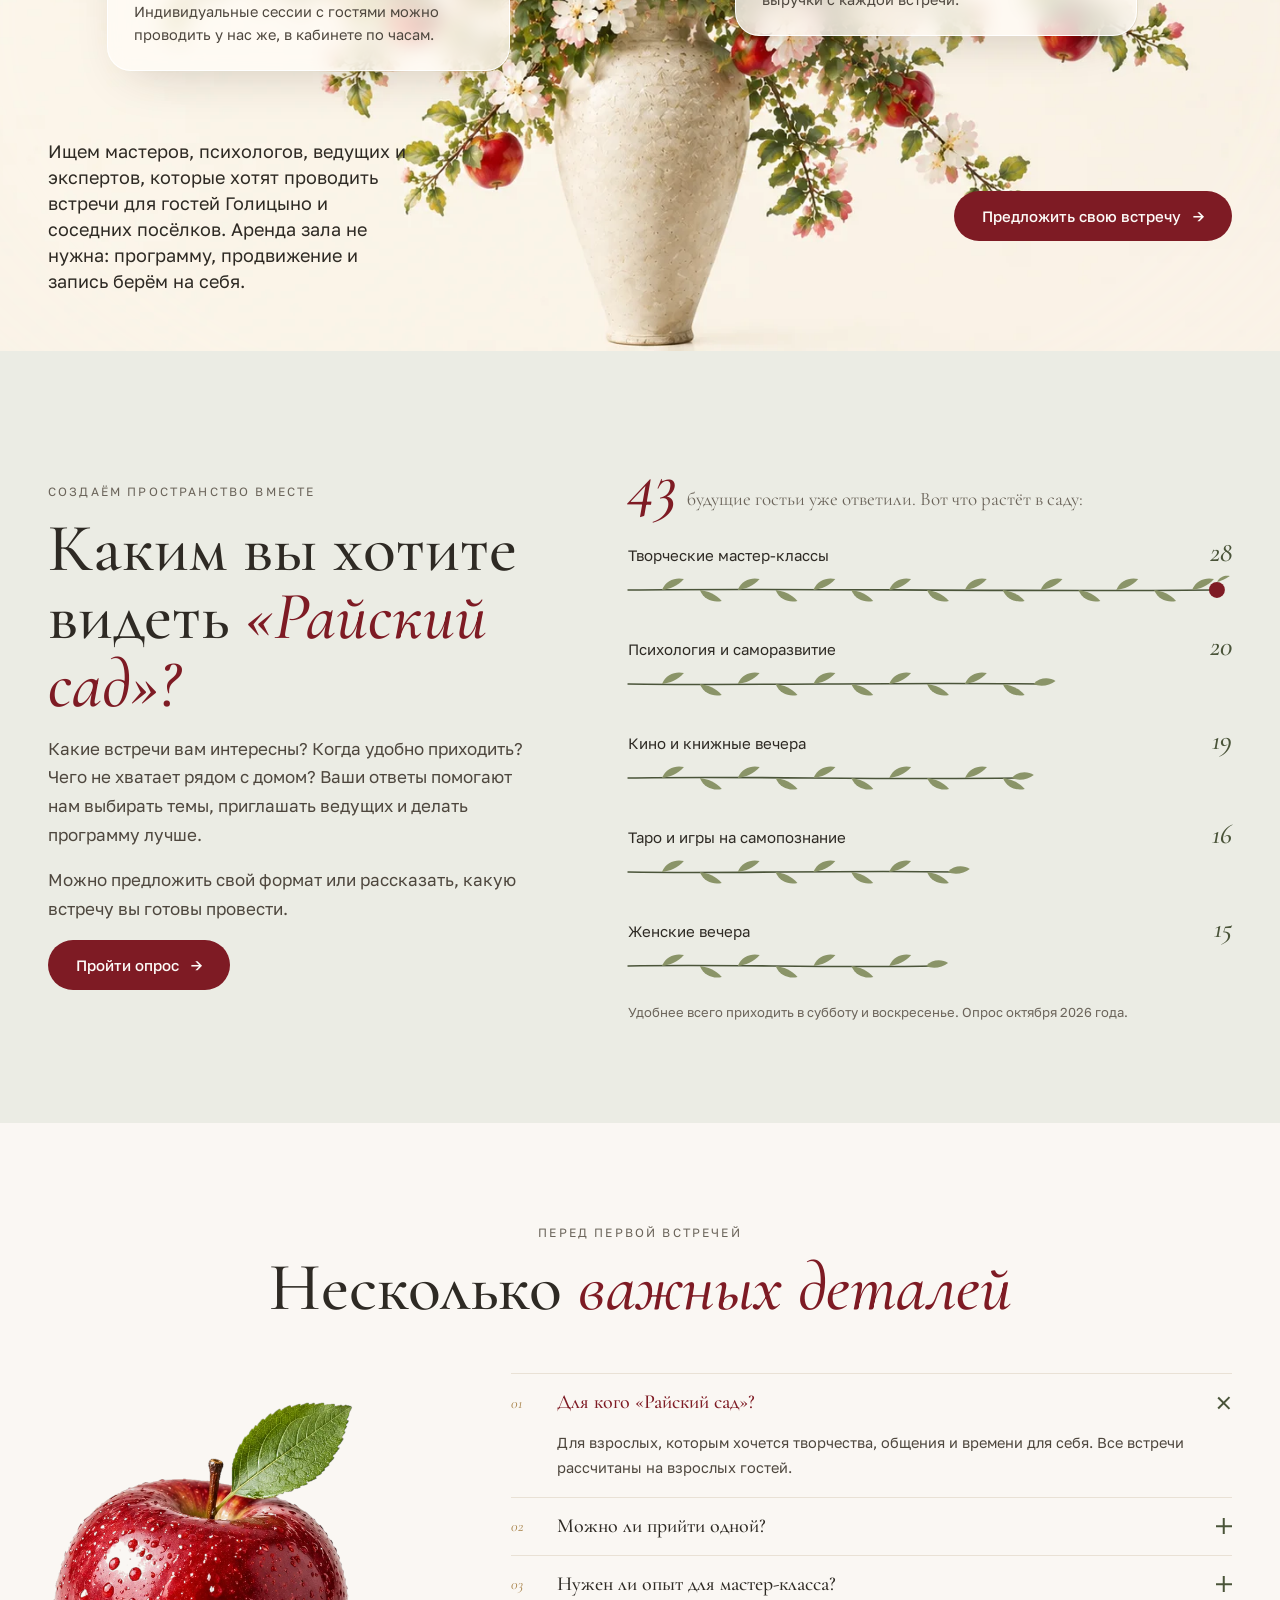
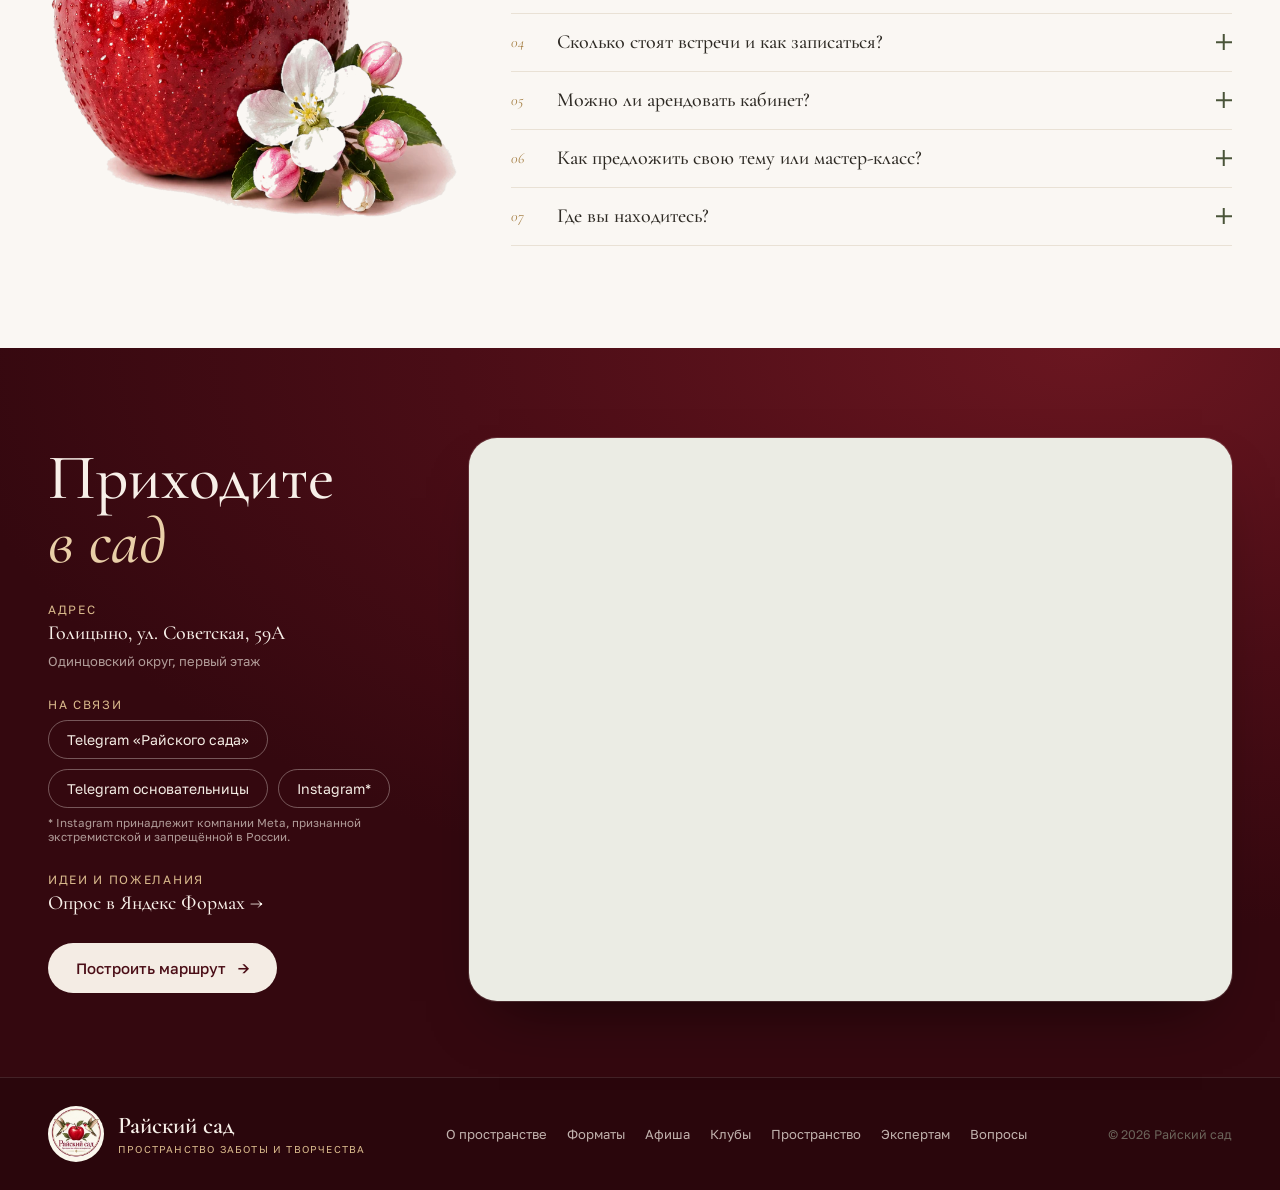
==== commit a972c751: "Вернуть bowl-sm.webp для тёмной версии Co-Authored-By: Claude Opus 5.5 <noreply@anthropic.com>" ====
--- a/light.html
+++ b/light.html
@@ -79,7 +79,7 @@
   <section class="wrap about has-deco" id="about">
     <img class="deco deco--about-left" src="images/deco/branch-right.webp" alt="" aria-hidden="true" loading="lazy">
     <div class="about__photo about__photo--bowl">
-      <img src="images/about2/bowl.webp?v=1792740631" srcset="images/about2/bowl-sm.webp?v=1 560w, images/about2/bowl.webp?v=1792740631 900w" sizes="(max-width: 960px) 92vw, 40vw" loading="lazy" decoding="async" alt="Каменная чаша с красными яблоками и оливковой ветвью в солнечном свете" loading="lazy" width="900" height="1124">
+      <img src="images/about2/bowl.webp?v=1792740631" srcset="images/about2/bowl-sm.webp?v=1 720w, images/about2/bowl.webp?v=1792740631 900w" sizes="(max-width: 960px) 92vw, 40vw" loading="lazy" decoding="async" alt="Каменная чаша с красными яблоками и оливковой ветвью в солнечном свете" loading="lazy" width="900" height="1124">
     </div>
     <div class="about__text">
       <div class="eyebrow">О пространстве</div>
